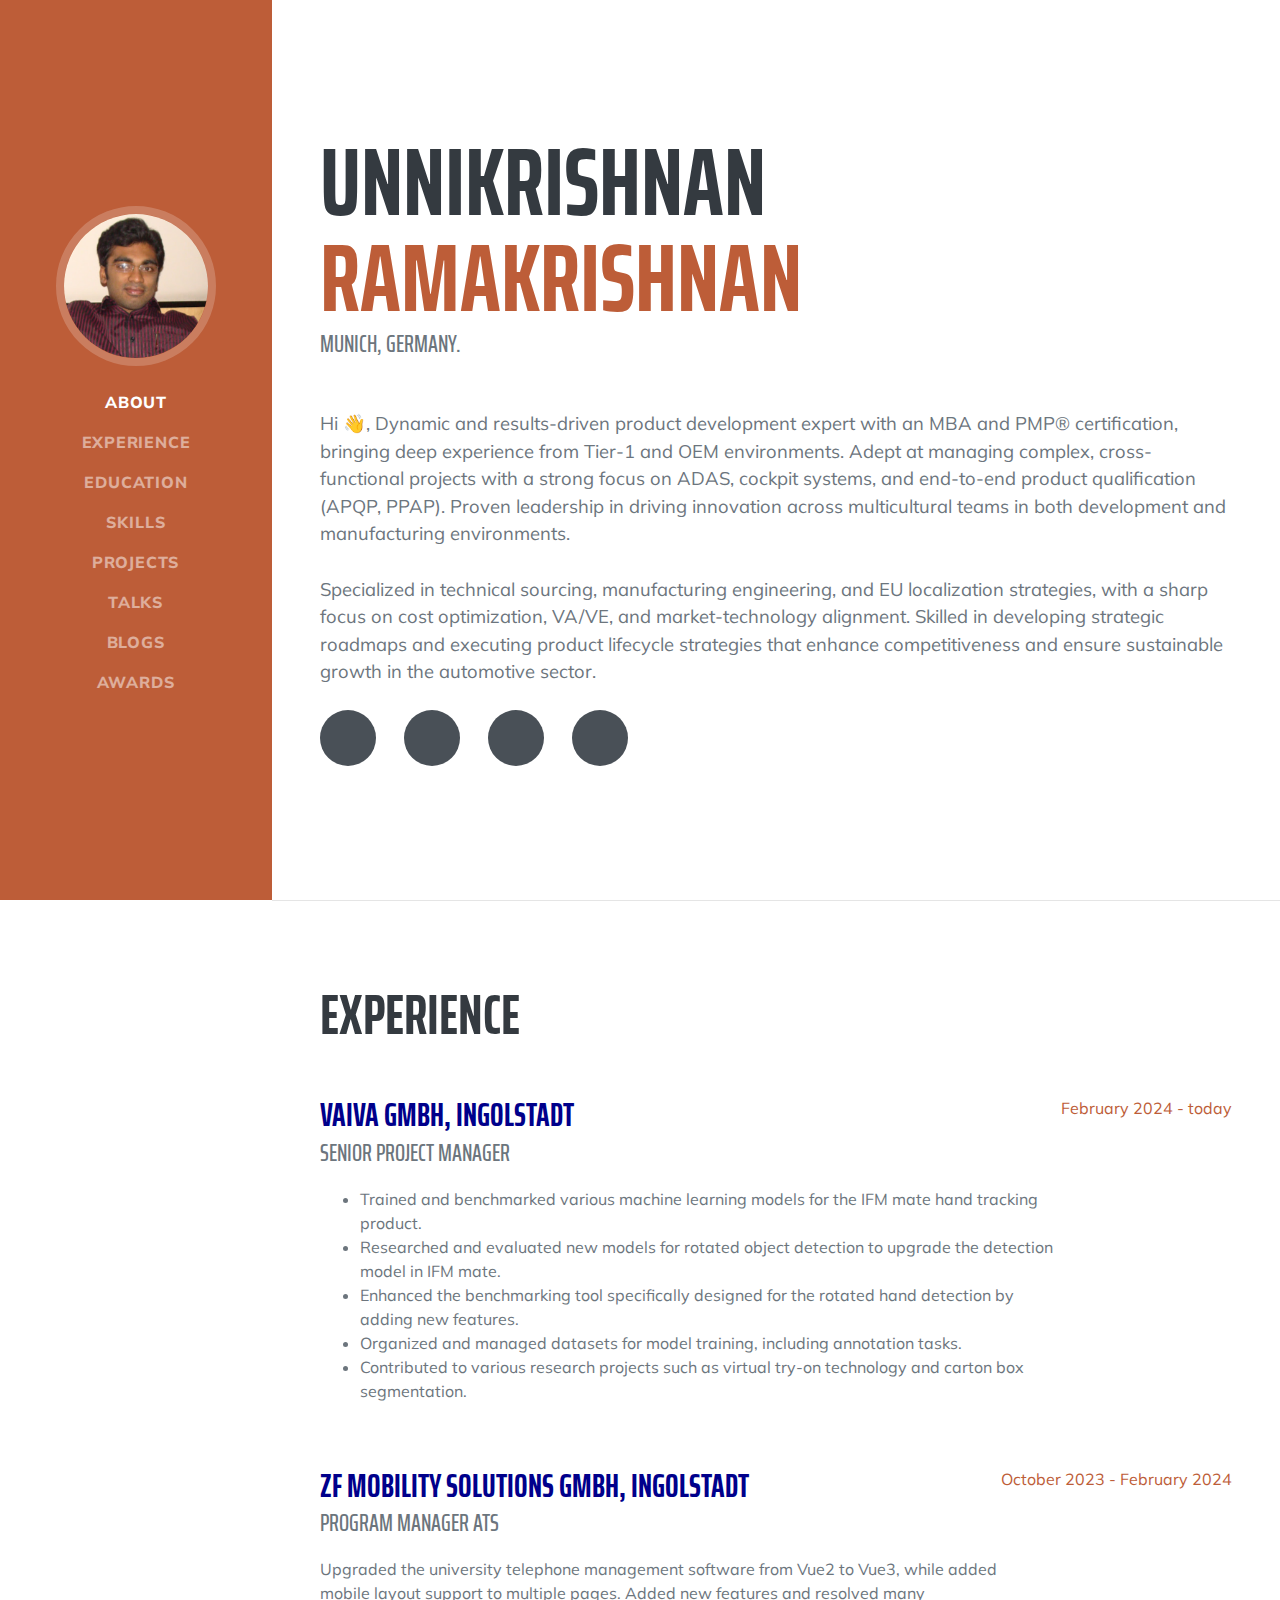
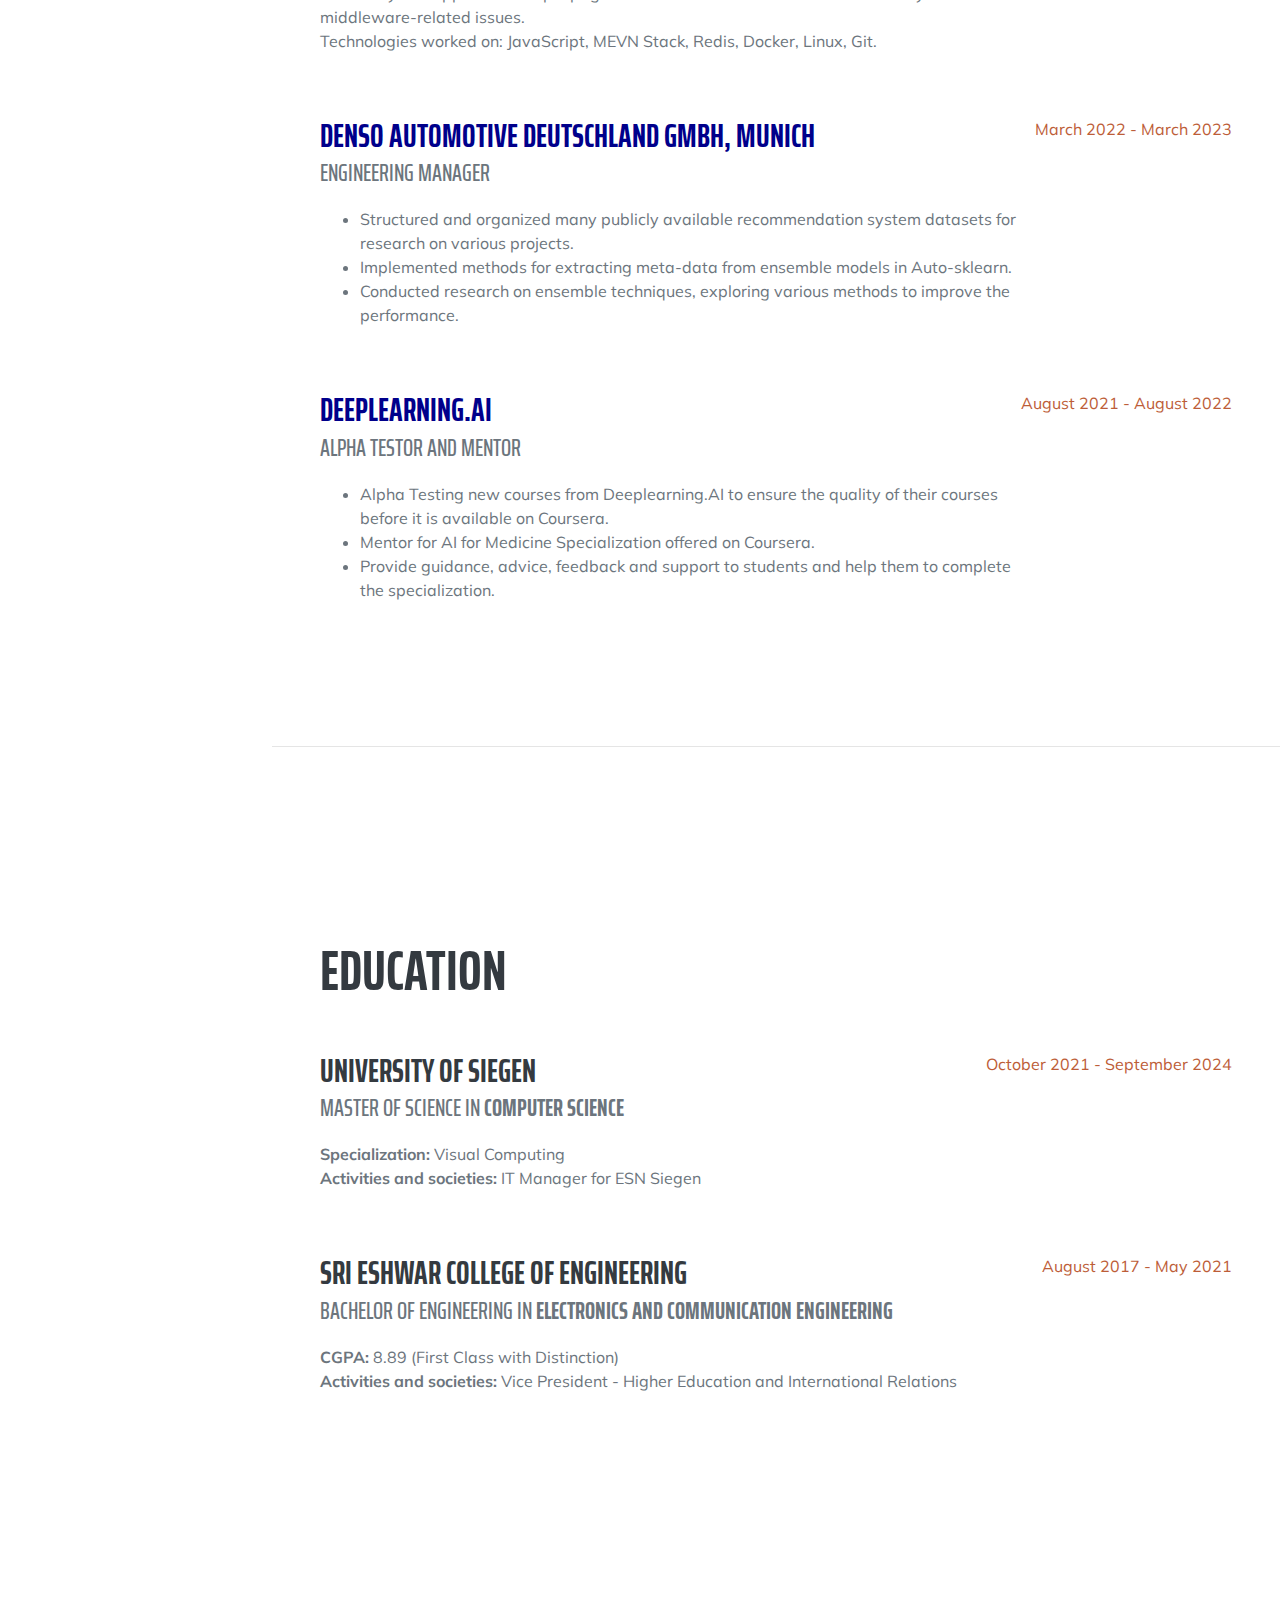
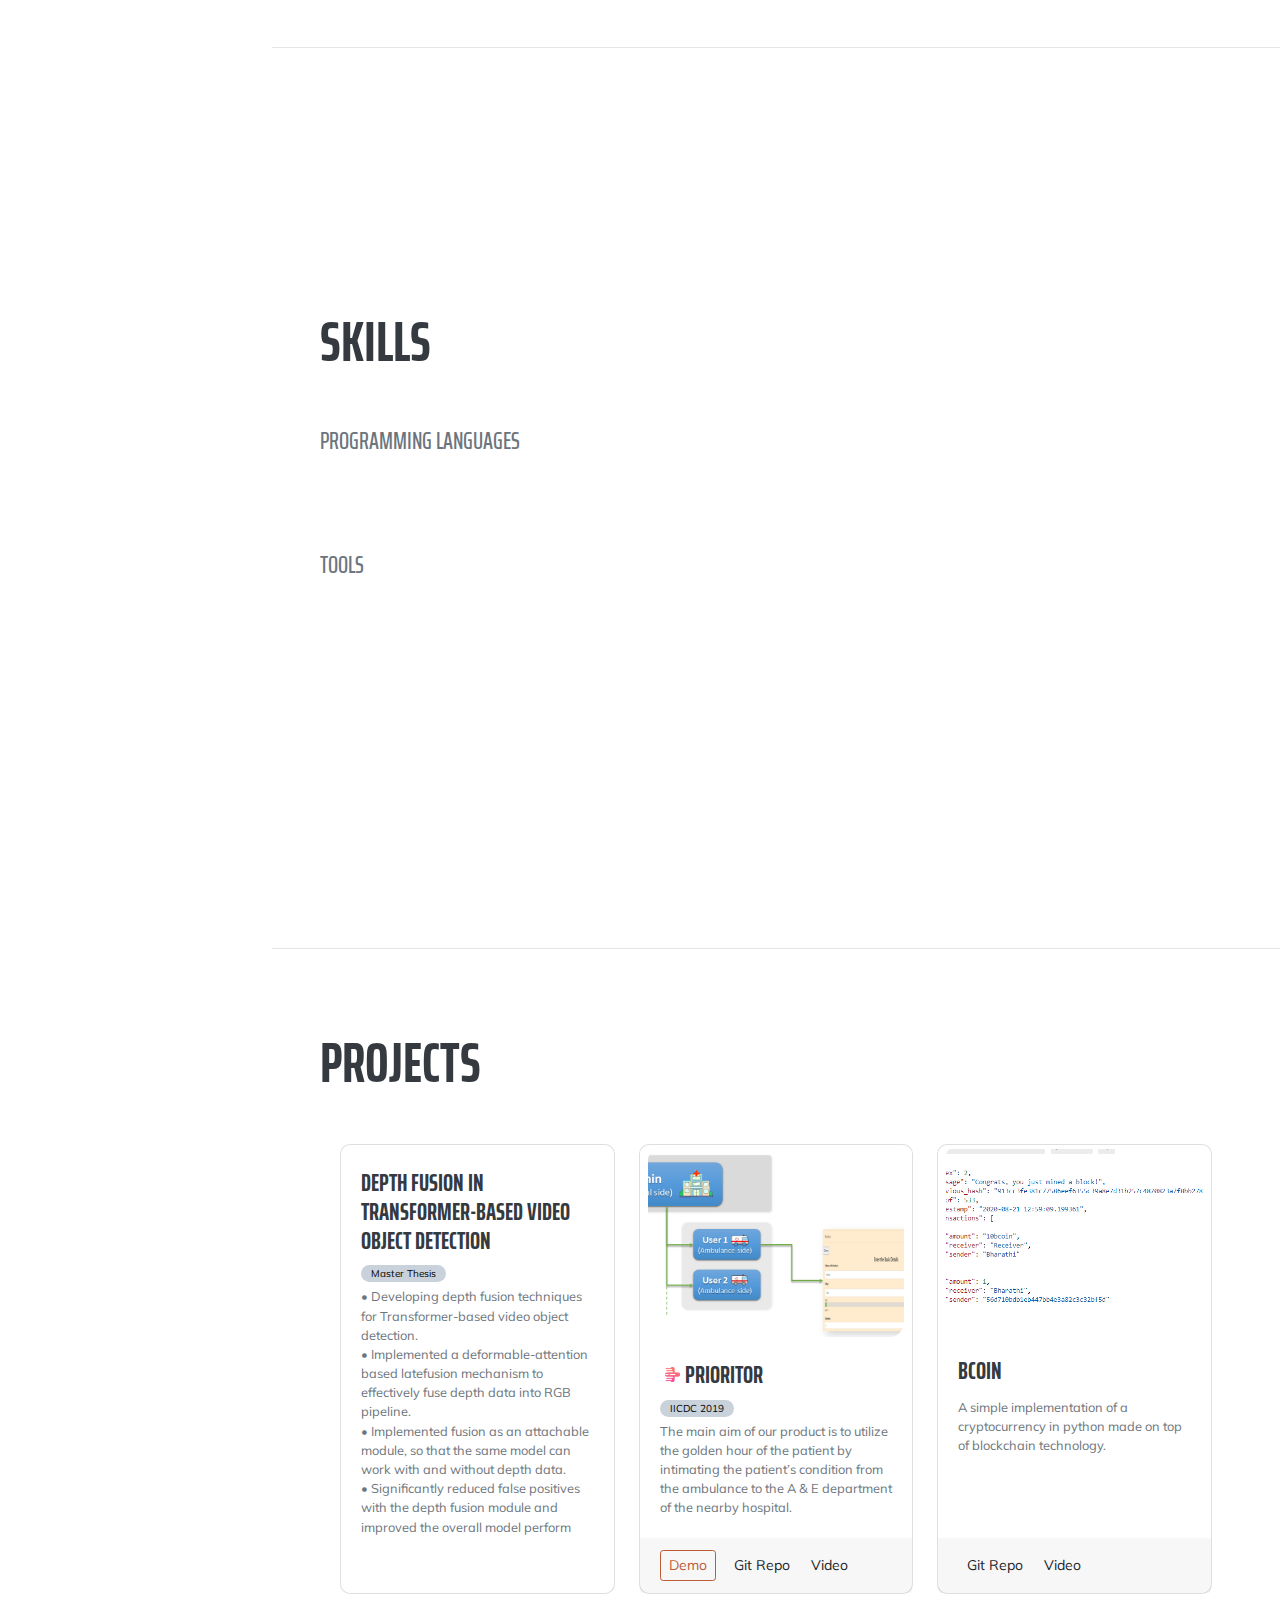
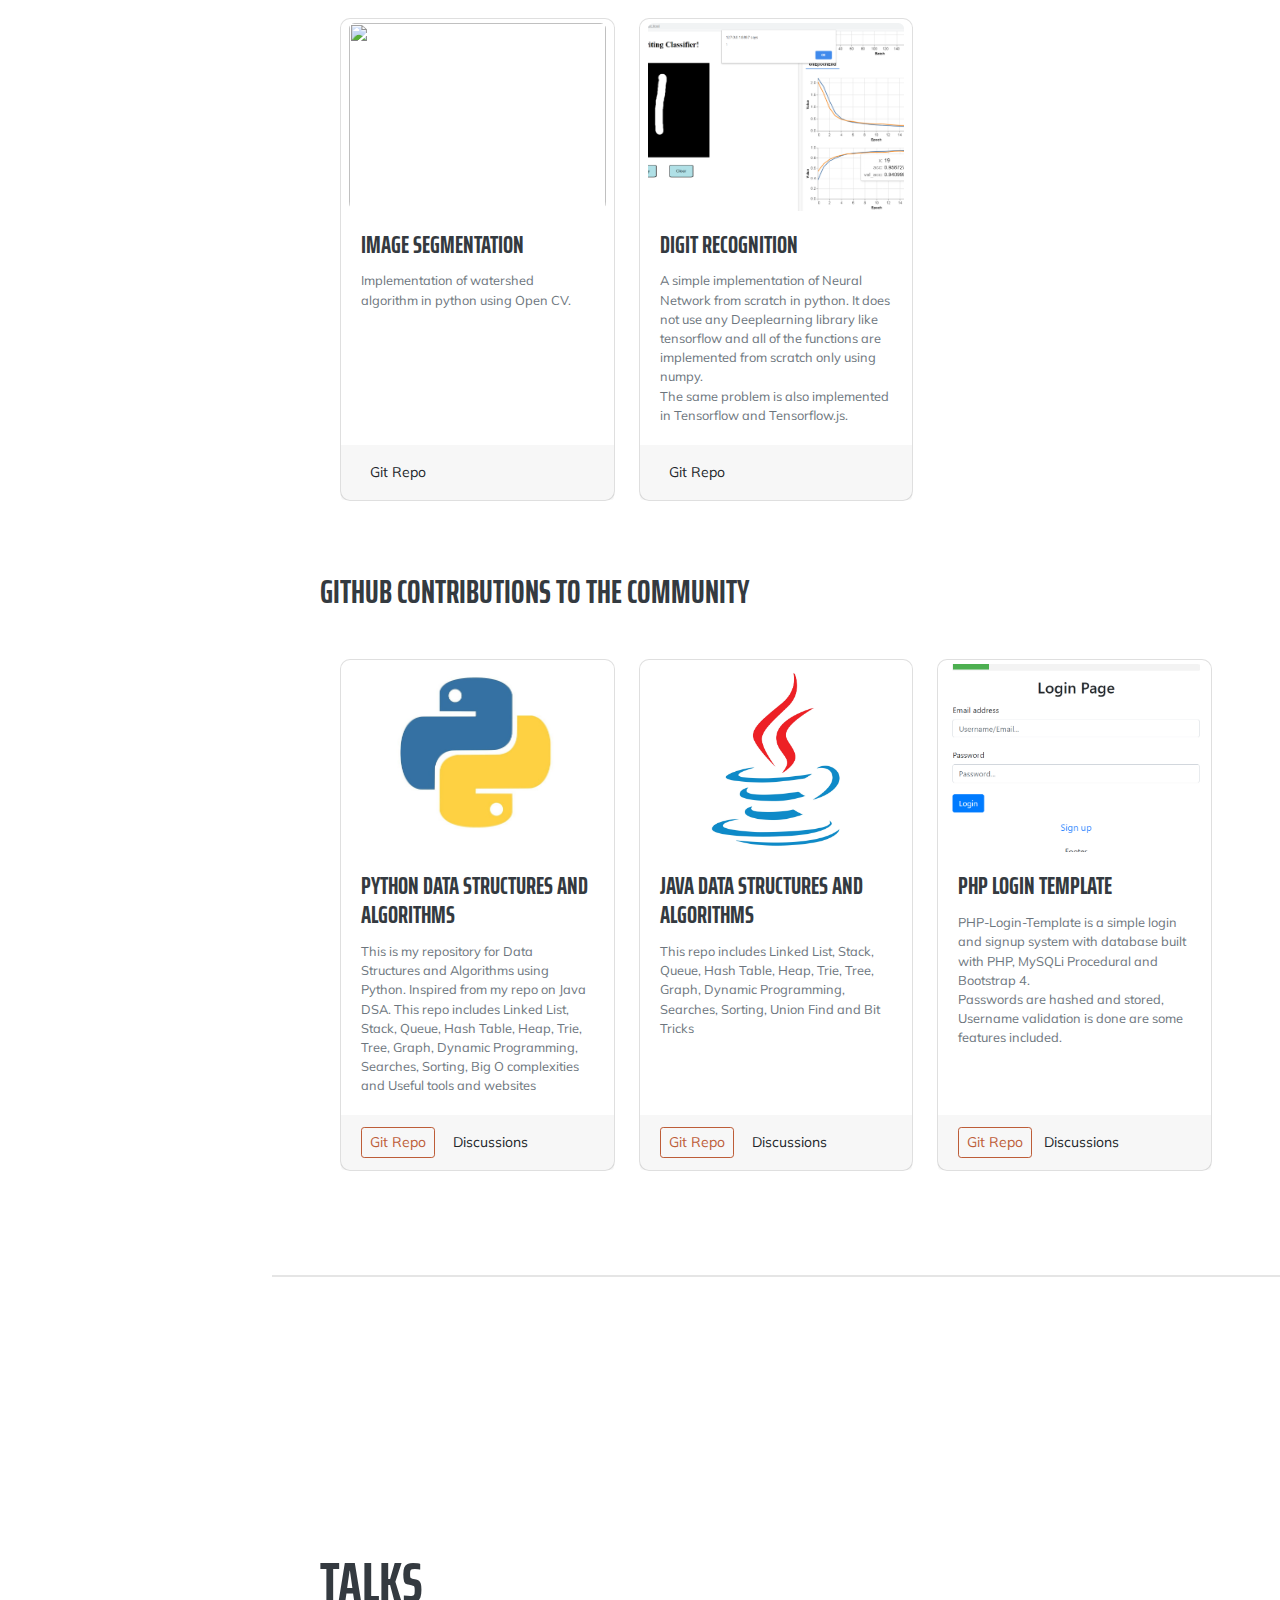
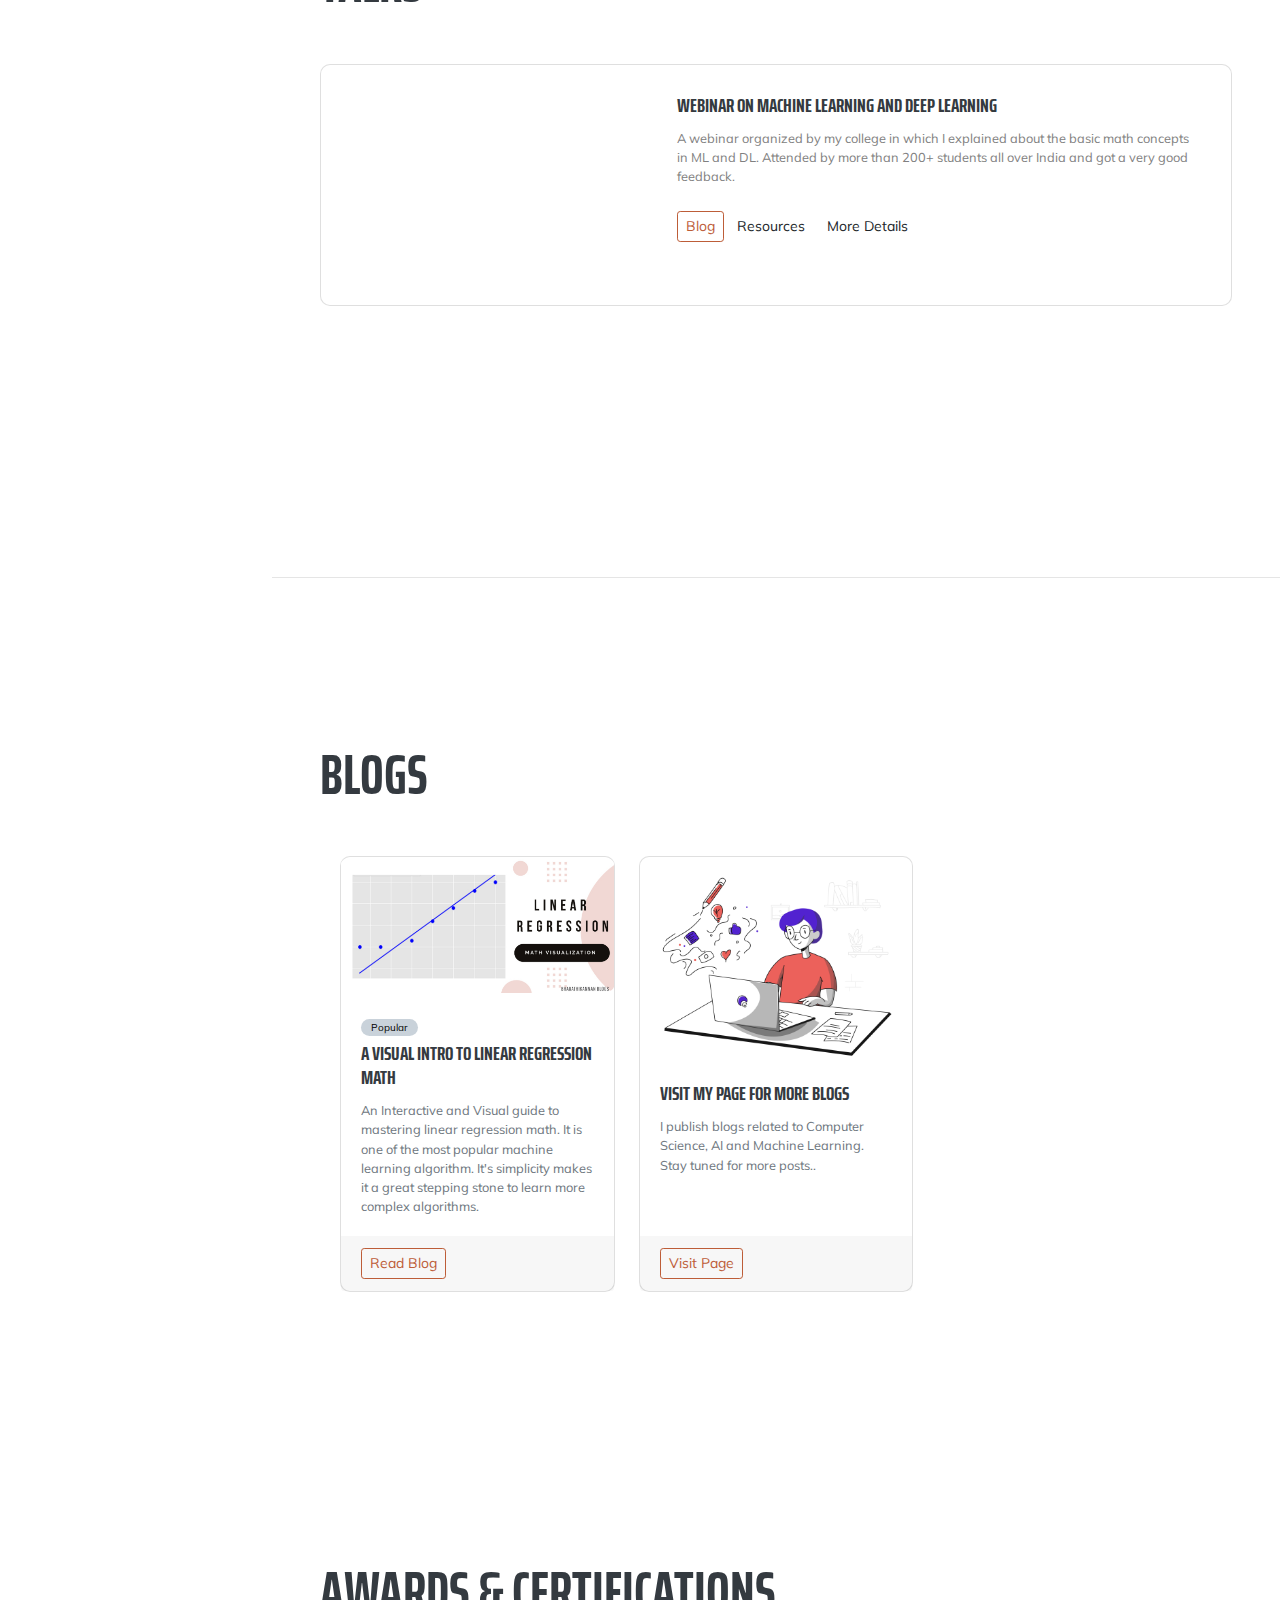
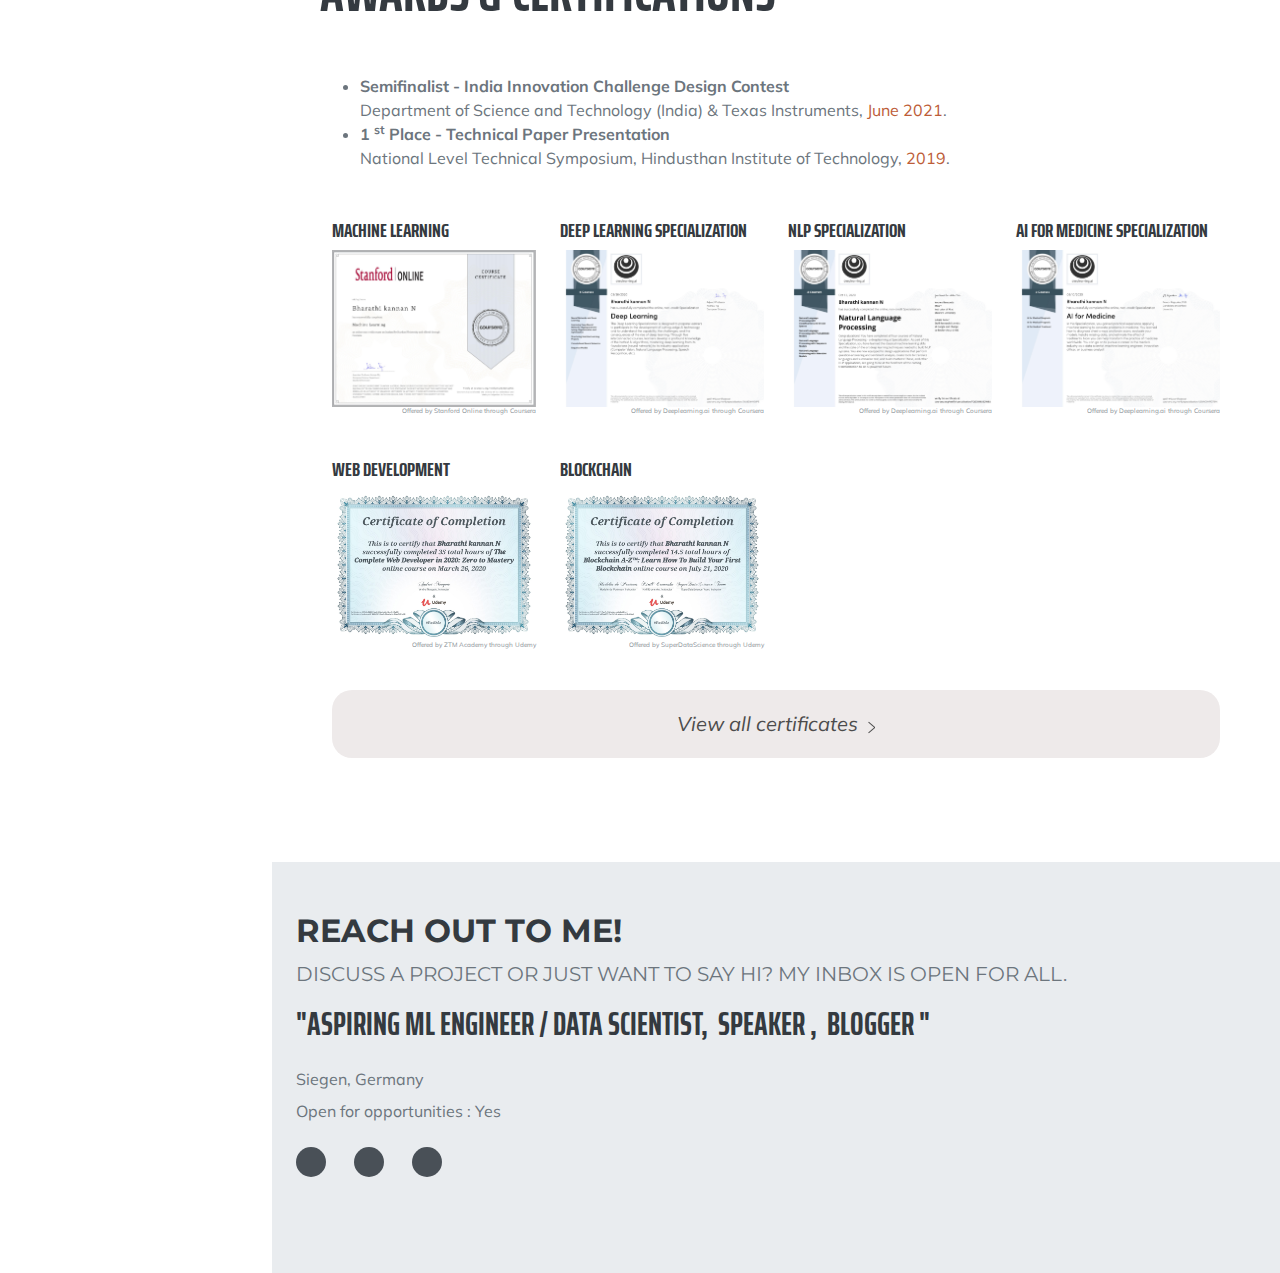
==== index.html @ dc56ecf5 "5" ====
<!DOCTYPE html>
<html lang="en">
    <head>
        <meta charset="utf-8" />
        <meta name="viewport" content="width=device-width, initial-scale=1, shrink-to-fit=no" />
        <meta name="description" content="" />
        <meta name="author" content="" />
        <title>Unnikrishnan Ramakrishnan | Portfolio</title>
        <link rel="icon" type="image/x-icon" href="assets/img/logo.png" />
        <meta property="og:title" content="Bharathi kannan | Portfolio" />
        <meta property="og:url" content="bharathikannann.github.io" />
        <meta property='og:image' content='assets/img/manontable.png' />
        <meta property="og:description" content="Hi all, I'm Bharathi Kannan" />
        <!-- Font Awesome icons (free version)-->
        <script src="https://use.fontawesome.com/releases/v5.15.1/js/all.js" crossorigin="anonymous"></script>
        <!-- Google fonts-->
        <link href="https://fonts.googleapis.com/css2?family=Montserrat:ital,wght@0,300;0,400;0,500;1,400&display=swap"
            rel="stylesheet">
        <link href="https://fonts.googleapis.com/css?family=Saira+Extra+Condensed:500,700" rel="stylesheet" type="text/css" />
        <link href="https://fonts.googleapis.com/css?family=Muli:400,400i,800,800i" rel="stylesheet" type="text/css" />
        <!-- Core theme CSS (includes Bootstrap)-->
        <link href="css/styles.css" rel="stylesheet" />
        <script src="https://code.iconify.design/1/1.0.7/iconify.min.js"></script>
        <script src="https://ajax.googleapis.com/ajax/libs/jquery/3.5.1/jquery.min.js"></script>

        <!-- Global site tag (gtag.js) - Google Analytics -->
        <script async src="https://www.googletagmanager.com/gtag/js?id=UA-186067054-2"></script>
        <script>
            window.dataLayer = window.dataLayer || [];
            function gtag() { dataLayer.push(arguments); }
            gtag('js', new Date());

            gtag('config', 'UA-186067054-2');
        </script>
        <style>
            .wave {
            animation-name: wave-animation;  /* Refers to the name of your @keyframes element below */
            animation-duration: 2.5s;        /* Change to speed up or slow down */
            animation-iteration-count: infinite;  /* Never stop waving :) */
            transform-origin: 70% 70%;       /* Pivot around the bottom-left palm */
            display: inline-block;
            }

            @keyframes wave-animation {
                0% { transform: rotate( 0.0deg) }
            10% { transform: rotate(14.0deg) }  /* The following five values can be played with to make the waving more or less extreme */
            20% { transform: rotate(-8.0deg) }
            30% { transform: rotate(14.0deg) }
            40% { transform: rotate(-4.0deg) }
            50% { transform: rotate(10.0deg) }
            60% { transform: rotate( 0.0deg) }  /* Reset for the last half to pause */
            100% { transform: rotate( 0.0deg) }
            }
        </style>

    </head>
    <body id="page-top">
        <!-- Navigation-->
        <nav class="navbar navbar-expand-lg navbar-dark bg-primary fixed-top" id="sideNav">
            <a class="navbar-brand js-scroll-trigger" href="#page-top">
                <span class="d-block d-lg-none">Unnikrishnan Ramakrishnan</span>
                <span class="d-none d-lg-block"><img class="img-fluid img-profile rounded-circle mx-auto mb-2" src="assets/img/cover_photo.png" alt="" /></span>
            </a>
            <button class="navbar-toggler" type="button" data-toggle="collapse" data-target="#navbarSupportedContent" aria-controls="navbarSupportedContent" aria-expanded="false" aria-label="Toggle navigation"><span class="navbar-toggler-icon"></span></button>
            <div class="collapse navbar-collapse" id="navbarSupportedContent">
                <ul class="navbar-nav">
                    <li class="nav-item"><a class="nav-link js-scroll-trigger" href="#about">About</a></li>
                    <li class="nav-item"><a class="nav-link js-scroll-trigger" href="#experience">Experience</a></li>
                    <li class="nav-item"><a class="nav-link js-scroll-trigger" href="#education">Education</a></li>
                    <li class="nav-item"><a class="nav-link js-scroll-trigger" href="#skills">Skills</a></li>
                    <li class="nav-item"><a class="nav-link js-scroll-trigger" href="#projects">Projects</a></li>
                    <li class="nav-item"><a class="nav-link js-scroll-trigger" href="#talks">Talks</a></li>
                    <li class="nav-item"><a class="nav-link js-scroll-trigger" href="#blogs">Blogs</a></li>
                    <!-- <li class="nav-item"><a class="nav-link js-scroll-trigger" href="#interests">Interests</a></li> -->
                    <li class="nav-item"><a class="nav-link js-scroll-trigger" href="#awards">Awards</a></li>
                </ul>
            </div>
        </nav>
        <!-- Page Content-->
        <div class="container-fluid p-0">
            <!-- About-->
            <section class="resume-section" id="about">
                <div class="resume-section-content">
                    <h1 class="mb-0">
                        Unnikrishnan
                        <span class="text-primary">Ramakrishnan</span>
                    </h1>
                    <div class="subheading mb-5">
                        Munich, Germany.                        
                    </div>
                    <p class="lead mb-4">Hi <span class="wave">👋</span>, Dynamic and results-driven product development expert with an MBA and PMP® certification, bringing deep experience from Tier-1 and OEM environments. Adept at managing complex, cross-functional projects with a strong focus on ADAS, cockpit systems, and end-to-end product qualification (APQP, PPAP). Proven leadership in driving innovation across multicultural teams in both development and manufacturing environments.
                        <br> <br>
                        
                        Specialized in technical sourcing, manufacturing engineering, and EU localization strategies, with a sharp focus on cost optimization, VA/VE, and market-technology alignment. Skilled in developing strategic roadmaps and executing product lifecycle strategies that enhance competitiveness and ensure sustainable growth in the automotive sector.</p>
                    
                    
                    </p>
<!--                     <div class="mb-4">
                        <a href="" target="_blank" class="btn btn-primary">Download CV</a>
                    </div> -->
                    <div class="social-icons">
                        <a class="social-icon" href="https://www.linkedin.com/in/unnikrishnan-ramakrishnan/" target="_blank"><i class="fab fa-linkedin-in"></i></a>
                        <a class="social-icon" href="https://github.com/uramakrishnan86" target="_blank"><i class="fab fa-github"></i></a>
                        <a class="social-icon" href="https://twitter.com/bkn1311?s=08" target="_blank"><i class="fab fa-twitter"></i></a>
                        <a class="social-icon" href="https://uramakrishnan86.github.io/blogs/" target="_blank"><span class="iconify" data-icon="dashicons:welcome-write-blog" data-inline="false"></span></a>
                        <!-- <a class="social-icon" href="#"><i class="fab fa-facebook-f" target="_blank"></i></a> -->
                    </div>
                </div>
            </section>
            <hr class="m-0" />
            <!-- Experience-->
            <section class="resume-section" id="experience">
                <div class="resume-section-content">
                    <h2 class="mb-5">Experience</h2>
                    <div class="d-flex flex-column flex-md-row justify-content-between mb-5">
                        <div class="flex-grow-1">
                            <h3 class="mb-0"><a href="https://www.coursera.org/deeplearning-ai" target="_blank">VAIVA GmbH, Ingolstadt</a></h3>
                            <div class="subheading mb-3">Senior Project Manager</div>
                            <p> 
                                <ul>
                                    <li>Trained and benchmarked various machine learning models for the IFM mate hand tracking product.</li>
                                    <li>Researched and evaluated new models for rotated object detection to upgrade the detection model in IFM mate.</li>
                                    <li>Enhanced the benchmarking tool specifically designed for the rotated hand detection by adding new features.</li>
                                    <li>Organized and managed datasets for model training, including annotation tasks.</li>
                                    <li>Contributed to various research projects such as virtual try-on technology and carton box segmentation.</li>
                                </ul>
</p>
                        </div>
                        <div class="flex-shrink-0"><span class="text-primary">February 2024 - today</span></div>
                    </div>
                    <div class="d-flex flex-column flex-md-row justify-content-between mb-5">
                        <div class="flex-grow-1">
                            <h3 class="mb-0"><a href="https://www.coursera.org/deeplearning-ai" target="_blank">ZF Mobility Solutions GmbH, Ingolstadt</a></h3>
                            <div class="subheading mb-3">Program Manager ATS</div>
                            <p> Upgraded the university telephone management software from Vue2 to Vue3, while added mobile layout support to
                                multiple pages. Added new features and resolved many middleware-related issues.
                                <br>
                                Technologies worked on: JavaScript, MEVN Stack, Redis, Docker, Linux, Git.
                                </p> 
                        </div>
                        <div class="flex-shrink-0"><span class="text-primary">October 2023 - February 2024</span></div>
                    </div>
                    <div class="d-flex flex-column flex-md-row justify-content-between mb-5">
                        <div class="flex-grow-1">
                            <h3 class="mb-0"><a href="https://www.coursera.org/deeplearning-ai" target="_blank">DENSO Automotive Deutschland GmbH, Munich</a></h3>
                            <div class="subheading mb-3">Engineering Manager</div>
                            <p> 
                                <ul>
                                    <li>Structured and organized many publicly available recommendation system datasets for research on various projects.</li>
                                    <li>Implemented methods for extracting meta-data from ensemble models in Auto-sklearn.</li>
                                    <li>Conducted research on ensemble techniques, exploring various methods to improve the performance.</li>
                                </ul>

                            </p>
                        </div>
                        <div class="flex-shrink-0"><span class="text-primary">March 2022 - March 2023</span></div>
                    </div>
                    <div class="d-flex flex-column flex-md-row justify-content-between mb-5">
                        <div class="flex-grow-1">
                            <h3 class="mb-0"><a href="https://www.coursera.org/deeplearning-ai" target="_blank">Deeplearning.AI</a></h3>
                            <div class="subheading mb-3">Alpha Testor and Mentor</div>
                            <ul>
                                <li>Alpha Testing new courses from Deeplearning.AI to ensure the quality of their courses before it is available on Coursera.</li>
                                <li>Mentor for AI for Medicine Specialization offered on Coursera.</li>
                                <li>Provide guidance, advice, feedback and support to students and help them to complete the specialization.</li>
                            </ul>
                        </div>
                        <div class="flex-shrink-0"><span class="text-primary">August 2021 - August 2022</span></div>
                    </div>
                </div>
            </section>
            <hr class="m-0" />
            <!-- Education-->
            <section class="resume-section" id="education">
                <div class="resume-section-content">
                    <h2 class="mb-5">Education</h2>
                    <div class="d-flex flex-column flex-md-row justify-content-between mb-5">
                        <div class="flex-grow-1">
                            <h3 class="mb-0">University of Siegen</h3>
                            <div class="subheading mb-3">Master of Science in <b>Computer Science</b></div>
                            <div>
                                <p><b>Specialization: </b>Visual Computing<br>
                                    <b>Activities and societies: </b>IT Manager for ESN Siegen</p>
                            </div>
                            <!-- <p>CGPA: <b>8.89</b> (First Class with Distinction)</p> -->
                        </div>
                        <div class="flex-shrink-0"><span class="text-primary">October 2021 - September 2024</span></div>
                    </div>
                    <div class="d-flex flex-column flex-md-row justify-content-between mb-5">
                        <div class="flex-grow-1">
                            <h3 class="mb-0">Sri Eshwar College of Engineering</h3>
                            <div class="subheading mb-3">Bachelor of Engineering in <b>Electronics and Communication Engineering</b></div>
                            <div>
                                <p><b>CGPA:</b> 8.89 (First Class with Distinction)<br>
                                    <b>Activities and societies:</b> Vice President - Higher Education and International Relations</p>
                            </div>
                            
                        </div>
                        <div class="flex-shrink-0"><span class="text-primary">August 2017 - May 2021</span></div>
                    </div>
                </div>
            </section>
            <hr class="m-0" />
            <!-- Skills-->
            <section class="resume-section" id="skills">
                <div class="resume-section-content">
                    <h2 class="mb-5">Skills</h2>
                    <div class="subheading mb-3">Programming Languages</div>
                    <ul class="list-inline dev-icons">
                        <li class="list-inline-item"><i class="fab fa-python"></i></li>
                        <li class="list-inline-item "><span class="iconify mb-4 mt-2 pt-1" data-icon="simple-icons:cplusplus" data-inline="false"></span></li>
                        <li class="list-inline-item"><i class="fab fa-java"></i></li>
                        <li class="list-inline-item"><i class="fab fa-html5"></i></li>
                        <li class="list-inline-item"><i class="fab fa-css3-alt"></i></li>
                        <li class="list-inline-item"><i class="fab fa-js-square"></i></li>
                        <li class="list-inline-item"><i class="fab fa-php"></i></li>
                        <li class="list-inline-item "><span class="iconify mb-4 mt-2 pt-1" data-icon="ph:file-sql" data-inline="false"></span></li>
                    <div class="subheading mb-3">Tools</div>
                        <!-- <li class="list-inline-item"><i><img src="assets/img/c.png"></i></li> -->
                        <li class="list-inline-item "><span class="iconify mb-4 mt-2 pt-1" data-icon="cib:pytorch" data-inline="false"></span></li>
                        <li class="list-inline-item "><span class="iconify mb-4 mt-2 pt-1" data-icon="simple-icons:tensorflow" data-inline="false"></span></li>
                        <li class="list-inline-item "><span class="iconify mb-4 mt-2 pt-1" data-icon="file-icons:numpy" data-inline="false"></span></li>
                        <li class="list-inline-item "><span class="iconify mb-4 mt-2 pt-1" data-icon="simple-icons:pandas" data-inline="false"></span></li>
                        <li class="list-inline-item "><span class="iconify mb-4 mt-2 pt-1" data-icon="file-icons:matlab" data-inline="false"></span></li>
                        <li class="list-inline-item "><span class="iconify mb-4 mt-2 pt-1" data-icon="simple-icons:scikitlearn" data-inline="false"></span></li>
                        <li class="list-inline-item "><span class="iconify mb-4 mt-2 pt-1" data-icon="simple-icons:opencv" data-inline="false"></span></li>
                        <li class="list-inline-item "><span class="iconify mb-4 mt-2 pt-1" data-icon="teenyicons:vue-solid" data-inline="false"></span></li>
                        <li class="list-inline-item "><span class="iconify mb-4 mt-2 pt-1" data-icon="bxl:react" data-inline="false"></span></li>
                        <li class="list-inline-item"><i class="fab fa-github"></i></li>
                        <li class="list-inline-item"><i class="fab fa-bootstrap"></i></li>
                    </ul>
            </section>
            <hr class="m-0" />


            <!-- Projects-->
            <section class="resume-section" id="projects">
                <div class="resume-section-content">
                    <h2 class="mb-5">Projects</h2>
                    <div id="projectid">


                        <div class="row row-cols-1 row-cols-md-3 g-4 ml-2 mr-2">
                            <div class="col-12 col-sm-6 col-md-4 col-lg-4 mb-4">
                                <div class="card h-100 shadowhover hover-pointer">
                                <!-- <img src="assets/img/ambulance-side.png" class="card-img-top card-img-top-fit pl-2 pr-2 pt-1" alt="DepthFusion" style="border-radius:8%;"> -->
                                <div class="card-body"> 
                                    <h4 class="card-title mt-1 mb-1">Depth Fusion in Transformer-based Video Object Detection </h4>
                                     <span style="color: rgb(0, 0, 0); background-color: rgb(201, 210, 218); border-radius: 10px; padding: 2px 10px 2px 10px; font-size: 10px;">Master Thesis</span> 
                                    <p class="card-text mt-1">• Developing depth fusion techniques for Transformer-based video object detection. <br>
                                        • Implemented a deformable-attention based latefusion mechanism to effectively fuse depth data into RGB pipeline. <br>
                                        • Implemented fusion as an attachable module, so that the same model can work with and without depth data. <br>
                                        • Significantly reduced false positives with the depth fusion module and improved the overall model perform </p>
                                </div>
                                <!-- <div class="card-footer border-top-0">
                                    <small class="text-muted">
                                        <a href="https://prioritordemo.herokuapp.com/" target="_blank" class="btn btn-outline-primary btn-sm">Demo</a>&nbsp;&nbsp;
                                                <a href="https://github.com/bharathikannann/prioritor" target="_blank" class="btn btn-sm">Git Repo</a>
                                                <a href="https://youtu.be/MLfC4G1-AOU" target="_blank" class="btn btn-sm">Video</a>
                                    </small>
                                </div> -->
                                </div>
                            </div>
                            <div class="col-12 col-sm-6 col-md-4 col-lg-4 mb-4">
                                <div class="card h-100 shadowhover hover-pointer">
                                <img src="assets/img/ambulance-side.png" class="card-img-top card-img-top-fit pl-2 pr-2 pt-1" alt="prioritor" style="border-radius:8%;">
                                <div class="card-body"> 
                                    <h4 class="card-title mt-1 mb-1"><img src="assets/img/prioritor-logo.png" width="25px" height="20px" style="padding: 0px 5px 5px 5px;">Prioritor </h4>
                                     <span style="color: rgb(0, 0, 0); background-color: rgb(201, 210, 218); border-radius: 10px; padding: 2px 10px 2px 10px; font-size: 10px;">IICDC 2019</span> 
                                    <p class="card-text mt-1">The main aim of our product is to utilize the golden hour of the patient by intimating the patient’s condition from the
                                                    ambulance to the A & E department of the nearby hospital. </p>
                                </div>
                                <div class="card-footer border-top-0">
                                    <small class="text-muted">
                                        <a href="https://prioritordemo.herokuapp.com/" target="_blank" class="btn btn-outline-primary btn-sm">Demo</a>&nbsp;&nbsp;
                                                <a href="https://github.com/bharathikannann/prioritor" target="_blank" class="btn btn-sm">Git Repo</a>
                                                <a href="https://youtu.be/MLfC4G1-AOU" target="_blank" class="btn btn-sm">Video</a>
                                    </small>
                                </div>
                                </div>
                            </div>
                            <div class="col-12 col-sm-6 col-md-4 col-lg-4 mb-4">
                                <div class="card h-100 shadowhover hover-pointer">
                                <img src="assets/img/MiningBlock.png" class="card-img-top card-img-top-fit pl-2 pr-2 pt-1" alt="" style="border-radius: 5%;">
                                <div class="card-body">
                                    <h4 class="card-title">Bcoin</h4>
                                    <p class="card-text">A simple implementation of a cryptocurrency in python made on top of blockchain technology. </p>
                                </div>
                                <div class="card-footer border-top-0">
                                    <small class="text-muted">
                                        <a href="https://github.com/bharathikannann/bcoin" target="_blank" class="btn btn-sm">Git Repo</a>
                                        <a href="https://github.com/bharathikannann/bcoin/blob/master/Demo/Demo.mp4" target="_blank" class="btn btn-sm">Video</a>
                                    </small>
                                </div>
                                </div>
                            </div>

                            <div class="col-12 col-sm-6 col-md-4 col-lg-4 mb-4">
                                <div class="card h-100 shadowhover hover-pointer">
                                <img src="https://github.com/bharathikannann/Image-Segmentation-OpenCV/raw/main/Images/demo.gif" class="card-img-top card-img-top-fit pl-2 pr-2 pt-1" alt="" style="border-radius: 5%;">
                                <div class="card-body">
                                    <h4 class="card-title">Image Segmentation</h4>
                                    <p class="card-text">
                                        Implementation of watershed algorithm in python using Open CV. 
                                    </p>
                                </div>
                                <div class="card-footer border-top-0">
                                    <small class="text-muted">
                                        <a href="https://github.com/bharathikannann/Image-Segmentation-OpenCV" target="_blank" class="btn btn-sm">Git Repo</a>
                                    </small>
                                </div>
                                </div>
                            </div>

                            <div class="col-12 col-sm-6 col-md-4 col-lg-4 mb-4">
                                <div class="card h-100 shadowhover hover-pointer">
                                <img src="assets/img/predict1.png" class="card-img-top card-img-top-fit pl-2 pr-2 pt-1" alt="" style="border-radius: 5%;">
                                <div class="card-body">
                                    <h4 class="card-title">Digit Recognition</h4>
                                    <p class="card-text">
                                        A simple implementation of Neural Network from scratch in python. It does not use any Deeplearning library like
                                        tensorflow and all of the functions are implemented from scratch only using numpy.<br> The same problem is also implemented in Tensorflow and Tensorflow.js.
                                    </p>
                                </div>
                                <div class="card-footer border-top-0">
                                    <small class="text-muted">
                                        <a href="https://github.com/bharathikannann/digit-recognition" target="_blank" class="btn btn-sm">Git Repo</a>
                                    </small>
                                </div>
                                </div>
                            </div>
                        </div>


                        <br><br>
                        <h3 class="mb-5">Github Contributions to the community</h3>

                        <div class="row row-cols-1 row-cols-md-3 g-4 ml-2 mr-2">
                            <div class="col-12 col-sm-6 col-md-4 col-lg-4 mb-4">
                                <div class="card h-100 shadowhover hover-pointer">
                                <img src="assets/img/python.jpg" class="card-img-top card-img-top-fit pl-2 pr-2 pt-1" alt="Bcoim mining" style="border-radius: 5%;">
                                <div class="card-body">
                                    <h4 class="card-title">Python Data Structures and Algorithms</h4>
                                    <p class="card-text">
                                        This is my repository for Data Structures and Algorithms using Python. Inspired from my repo on Java DSA.
                                            This repo includes
                                                Linked List,
                                                Stack,
                                                Queue,
                                                Hash Table,
                                                Heap,
                                                Trie,
                                                Tree,
                                                Graph,
                                                Dynamic Programming,
                                                Searches,
                                                Sorting,
                                                Big O complexities
                                                and 
                                                Useful tools and websites
                                    </p>
                                </div>
                                <div class="card-footer border-top-0">
                                    <small class="text-muted">
                                        <a href="https://github.com/bharathikannann/Python-Data-Structures-and-Algorithms/" target="_blank" class="btn btn-outline-primary btn-sm">Git Repo</a>&nbsp;&nbsp;
                                        <a href="https://github.com/bharathikannann/Python-Data-Structures-and-Algorithms/discussions" target="_blank" class="btn btn-sm">Discussions</a>
                                    </small>
                                </div>
                                </div>
                            </div>
                            <div class="col-12 col-sm-6 col-md-4 col-lg-4 mb-4">
                                <div class="card h-100 shadowhover hover-pointer">
                                <img src="assets/img/java.jpg" class="card-img-top card-img-top-fit pl-2 pr-2 pt-1" alt="Bcoim mining" style="border-radius: 5%;">
                                <div class="card-body">
                                    <h4 class="card-title">Java Data Structures and Algorithms</h4>
                                    <p class="card-text">
                                        This repo includes
                                                Linked List,
                                                Stack,
                                                Queue,
                                                Hash Table,
                                                Heap,
                                                Trie,
                                                Tree,
                                                Graph,
                                                Dynamic Programming,
                                                Searches,
                                                Sorting,
                                                Union Find
                                                and Bit Tricks
                                    </p>
                                </div>
                                <div class="card-footer border-top-0">
                                    <small class="text-muted">
                                        <a href="https://github.com/bharathikannann/Java-Data-Structures-and-Algorithms/" target="_blank" class="btn btn-outline-primary btn-sm">Git Repo</a>&nbsp;&nbsp;
                                        <a href="https://github.com/bharathikannann/Java-Data-Structures-and-Algorithms/discussions" target="_blank" class="btn btn-sm">Discussions</a>
                                    </small>
                                </div>
                                </div>
                            </div>
                            <div class="col-12 col-sm-6 col-md-4 col-lg-4 mb-4">
                                <div class="card h-100 shadowhover hover-pointer">
                                <img src="assets/img/PHP-login-template.png" class="card-img-top card-img-top-fit pl-2 pr-2 pt-1" alt="Bcoim mining" style="border-radius: 5%;">
                                <div class="card-body">
                                    <h4 class="card-title">PHP Login Template</h4>
                                    <p class="card-text">
                                        PHP-Login-Template is a simple login and signup system with database built with PHP, MySQLi Procedural and Bootstrap 4.<br>Passwords are hashed and stored, Username validation is done are some features included.
                                    </p>
                                </div>
                                <div class="card-footer border-top-0">
                                    <small class="text-muted">
                                        <a href="https://github.com/bharathikannann/PHP-Login-Template" target="_blank" class="btn btn-sm btn-outline-primary">Git Repo</a>
                                        <a href="https://github.com/bharathikannann/PHP-Login-Template/discussions" target="_blank" class="btn btn-sm">Discussions</a>
                                    </small>
                                </div>
                                </div>
                            </div>

                        </div>


                    </div>
                </div>
            </section>
            <hr class="m-0" />

            <!-- Courses and Certifications-->
            
            <hr class="m-0" />

            <!-- Talks -->
            <section class="resume-section" id="talks">
                <div class="resume-section-content">
                    <h2 class="mb-5">Talks</h2>

                    <a href="https://www.youtube.com/watch?v=9wVjTK6Fv1k" target="_blank" style="text-decoration:none; color: grey;">
                    <div class="card shadowhover hover-pointer">
                        <div class="card-body">
                            <div class="container">
                                <div class="row">
                                    <div class="col-12 col-sm col-md-auto col-lg-auto">
                                            <div class="embed-responsive embed-responsive-16by9 iframe-youtube img-fluid">
                                                <iframe class="embed-responsive-item" src="https://www.youtube.com/embed/9wVjTK6Fv1k" frameborder="0"
                                                    allow="accelerometer; autoplay; clipboard-write; encrypted-media; gyroscope; picture-in-picture"
                                                    allowfullscreen></iframe>
                                            </div>
                                    </div>
                                    <div class="col-12 col-sm mt-2">
                                        <h5 class="card-title">Webinar on Machine Learning and Deep Learning</h5>
                                        <p class="card-text mb-4 card-text-font-size">A webinar organized by my college in which I explained about the basic math concepts in ML and DL. Attended by more than 200+ students all over India
                                        and got a very good feedback.</p>
                                        <a href="https://github.com/bharathikannann/talks/tree/master/2020-07-18_Machine_learning_and_Deep_learning_Webinar/README.md" target="_blank" class="btn  btn-outline-primary btn-sm">Blog</a>
                                        <a href="https://github.com/bharathikannann/talks/tree/master/2020-07-18_Machine_learning_and_Deep_learning_Webinar" target="_blank"
                                            class="btn btn-sm">Resources</a>
                                        <a href="https://github.com/bharathikannann/talks/tree/master/2020-07-18_Machine_learning_and_Deep_learning_Webinar/intro.md" target="_blank"
                                            class="btn btn-sm">More Details</a>

                                </div>
                                </div>
                            </div>
                        </div>
                    </div></a>
                    
                </div>
            </section>
            <hr class="m-0" />

            <!-- Blogs-->
            <section class="resume-section" id="blogs">
                <div class="resume-section-content">
                    <h2 class="mb-5">Blogs</h2>
                    <div id="blogs">
                        <div class="row row-cols-1 row-cols-md-3 g-4 ml-2 mr-2">
                            <div class="col-12 col-sm-6 col-md-4 col-lg-4 mb-4">
                                <div class="card h-100 shadowhover hover-pointer">
                                <img src="assets/img/blogs/linear-regression-blog.jpg" class="card-img-top" alt="linear-regression" style="border-radius: 5%;">
                                <div class="card-body">
                                    <span style="color: rgb(0, 0, 0); background-color: rgb(201, 210, 218); border-radius: 10px; padding: 2px 10px 2px 10px; font-size: 10px;">Popular</span>
                                    <h5 class="card-title mt-1">A Visual Intro to Linear Regression Math</h5>
                                    <p class="card-text">An Interactive and Visual guide to mastering linear regression math. It is one of the most popular machine learning
                                            algorithm. It's simplicity makes it a great stepping stone to learn more complex algorithms.</p>
                                </div>
                                <div class="card-footer border-top-0">
                                    <small class="text-muted">
                                        <a href="https://bharathikannann.github.io/blogs/a-visual-intro-to-linear-regression-math/" target="_blank"
                                                class="btn btn-outline-primary btn-sm">Read Blog</a>
                                    </small>
                                </div>
                                </div>
                            </div>
                            <div class="col-12 col-sm-6 col-md-4 col-lg-4 mb-4">
                                <div class="card h-100 shadowhover hover-pointer">
                                <img src="assets/img/blogging.png" class="card-img-top" alt="...">
                                <div class="card-body">
                                    <h5 class="card-title">Visit my page for more blogs</h5>
                                    <p class="card-text">I publish blogs related to Computer Science, AI and Machine Learning. Stay tuned for more posts..</p>
                                </div>
                                <div class="card-footer border-top-0">
                                    <small class="text-muted">
                                        <a href="https://bharathikannann.github.io/blogs/" target="_blank" class="btn btn-outline-primary btn-sm">Visit Page</a>
                                    </small>
                                </div>
                                </div>
                            </div>
                            <!-- <div class="col-12 col-sm-6 col-md4 col-lg-4 mb-4">
                                <div class="card h-100">
                                <img src="..." class="card-img-top" alt="...">
                                <div class="card-body">
                                    <h5 class="card-title">Card title</h5>
                                    <p class="card-text">This is a wider card with supporting text below as a natural lead-in to additional content. This card has even longer content than the first to show that equal height action.</p>
                                </div>
                                <div class="card-footer">
                                    <small class="text-muted">Last updated 3 mins ago</small>
                                </div>
                                </div>
                            </div> -->
                        </div>
                    </div>     
                    <!-- <div><br>
                        <div class='container1'>
                            <a class='animated-arrow' href='https://google.com'>
                                <span class='the-arrow -left'>
                                <span class='shaft'></span>
                                </span>
                                <span class='main'>
                                <span class='text'>
                                    View all
                                </span>
                                <span class='the-arrow -right'>
                                    <span class='shaft'></span>
                                </span>
                                </span>
                            </a>
                        </div>
                    </div>    -->
                </div>
            </section>

            <!-- Interests
            <section class="resume-section" id="interests">
                <div class="resume-section-content">
                    <h2 class="mb-5">Interests</h2>
                    <p>Apart from being a web developer, I enjoy most of my time being outdoors. In the winter, I am an avid skier and novice ice climber. During the warmer months here in Colorado, I enjoy mountain biking, free climbing, and kayaking.</p>
                    <p class="mb-0">When forced indoors, I follow a number of sci-fi and fantasy genre movies and television shows, I am an aspiring chef, and I spend a large amount of my free time exploring the latest technology advancements in the front-end web development world.</p>
                </div>
            </section>
            <hr class="m-0" /> -->
            <!-- Awards-->
            <section class="resume-section" id="awards">
                <div class="resume-section-content">
                    <h2 class="mb-5">Awards & Certifications</h2>
                    <ul class="fa-ul mb-0">
                        <!-- <li>
                            <span class="fa-li"><i class="fas fa-trophy text-warning"></i></span>
                            Google Analytics Certified Developer
                        </li>
                        <li>
                            <span class="fa-li"><i class="fas fa-trophy text-warning"></i></span>
                            Mobile Web Specialist - Google Certification
                        </li> -->
                        <li>
                            <span class="fa-li"><i class="fas fa-trophy text-warning"></i></span>
                            <strong>Semifinalist - India Innovation Challenge Design Contest</strong><br>
                            Department of Science and Technology (India) & Texas Instruments, <span class="text-primary">June 2021</span>.
                        </li>
                        <li>
                            <span class="fa-li"><i class="fas fa-trophy text-warning"></i></span>
                            <strong>1
                            <sup>st</sup>
                            Place - Technical Paper Presentation</strong>
                            <br>
                            National Level Technical Symposium, Hindusthan Institute of Technology, <span class="text-primary">2019</span>.   
                        </li>
                        
                        <!--
                        <li>
                            <span class="fa-li"><i class="fas fa-trophy text-warning"></i></span>
                            2
                            <sup>nd</sup>
                            Place - University of Colorado Boulder - Emerging Tech Competition 2008
                        </li>
                        <li>
                            <span class="fa-li"><i class="fas fa-trophy text-warning"></i></span>
                            1
                            <sup>st</sup>
                            Place - James Buchanan High School - Hackathon 2006
                        </li>
                        <li>
                            <span class="fa-li"><i class="fas fa-trophy text-warning"></i></span>
                            3
                            <sup>rd</sup>
                            Place - James Buchanan High School - Hackathon 2005
                        </li> -->
                    </ul><br>
                    <div id="projectid">
                    
                        <!-- model-certificates -->
                    
                        <div class="container my-4">
                    
                            <!-- Grid row -->
                            <div class="row">
                    
                                <!-- Grid column -->
                                <div class="col-lg-4 col-xl-3 col-md-4 col-6 mb-4">
                    
                                    <!--Modal: Name-->
                                    <div class="modal fade" id="modal1" tabindex="-1" role="dialog" aria-labelledby="myModalLabel"
                                        aria-hidden="true">
                                        <div class="modal-dialog modal-lg" role="document">
                    
                                            <!--Content-->
                                            <div class="modal-content">
                    
                                                <!--Body-->
                                                <div class="modal-body mb-0 p-0">
                                                    <div class="card mb-4">
                                                        <div class="card-body">
                                                            <h4 class="card-title">Machine Learning</h4>
                                                            <a> <img class="img-fluid z-depth-1 cursorchange"
                                                                    src="assets/img/certificate/ml-certificate.jpg"
                                                                    alt="Machine Learning Certificate" data-toggle="modal"
                                                                    data-target="#modal1"></a>
                                                            <p class="text-right credit-courses">Offered by Stanford Online through
                                                                Coursera</p>
                                                            <p class="card-text card-text-font-size">In this course I have learned about machine
                                                                learning techniques and implemented them in
                                                                practice. Topics include
                                                                Supervised learning (parametric/non-parametric algorithms, support
                                                                vector machines, kernels, neural
                                                                networks).
                                                                Unsupervised learning (clustering, dimensionality reduction,
                                                                recommender systems).Best practices in machine
                                                                learning
                                                                (bias/variance theory).
                                                            </p>
                                                        </div>
                                                        <a href="https://www.coursera.org/account/accomplishments/verify/CQX9R9833PGL" " target="
                                                            _blank" class="btn btn-outline-primary btn-rounded" target="_blank">See Credential</a>
                                                    </div>
                                                </div>
                    
                                                <!--Footer-->
                                                <div class="modal-footer justify-content-center">
                                                    <button type="button" class="btn btn-outline-primary btn-rounded btn-md ml-4"
                                                        data-dismiss="modal">Close</button>
                                                </div>
                    
                                            </div>
                                            <!--/.Content-->
                    
                                        </div>
                                    </div>
                                    <!--Modal: Name-->
                    
                                    <div>
                                        <h5>Machine Learning</h5>
                                        <a> <img class="img-fluid z-depth-1 cursorchange" src="assets/img/certificate/ml-certificate.jpg"
                                                alt="Machine Learning Certificate" data-toggle="modal" data-target="#modal1"></a>
                                        <p class="text-right credit-courses">Offered by Stanford Online through Coursera</p>
                                    </div>
                    
                    
                                </div>
                                <!-- Grid column -->
                    
                                <!-- Grid column -->
                                <div class="col-lg-4 col-xl-3 col-md-4 col-6 mb-4">
                    
                                    <!--Modal: Name-->
                                    <div class="modal fade" id="modal6" tabindex="-1" role="dialog" aria-labelledby="myModalLabel"
                                        aria-hidden="true">
                                        <div class="modal-dialog modal-lg" role="document">
                    
                                            <!--Content-->
                                            <div class="modal-content">
                    
                                                <!--Body-->
                                                <div class="modal-body mb-0 p-0">
                                                    <div class="card mb-4">
                                                        <div class="card-body">
                                                            <h4 class="card-title">Deep Learning Specialization</h4>
                                                            <a> <img class="img-fluid z-depth-1 cursorchange"
                                                                    src="assets/img/certificate/dl-certificate.jpg"
                                                                    alt="Deep Learning Specialization Certificate" data-toggle="modal"
                                                                    data-target="#modal6"></a>
                                                            <br><br>
                                                            <p class="card-text card-text-font-size">In this Specialization I have learned the
                                                                foundations of Deep Learning, understand how to build
                                                                neural networks, and
                                                                learn how to lead successful machine learning projects. I have
                                                                learned about Neural Networks, Convolutional
                                                                networks,
                                                                RNNs, LSTM, Adam, Dropout, BatchNorm, and more. I have worked on
                                                                case studies from healthcare, autonomous driving,
                                                                sign
                                                                language reading, music generation, and natural language processing.
                                                            </p>
                                                            <p class="text-right credit-courses">Offered by Deeplearning.ai through
                                                                Coursera</p>
                                                        </div>
                                                        <a href="https://www.coursera.org/account/accomplishments/specialization/2VU8D4HV3VPE"
                                                            class="btn btn-outline-primary btn-rounded" target="_blank">See Credential</a>
                                                    </div>
                                                </div>
                    
                                                <!--Footer-->
                                                <div class="modal-footer justify-content-center">
                                                    <button type="button" class="btn btn-outline-primary btn-rounded btn-md ml-4"
                                                        data-dismiss="modal">Close</button>
                                                </div>
                    
                                            </div>
                                            <!--/.Content-->
                    
                                        </div>
                                    </div>
                                    <!--Modal: Name-->
                                    <div>
                                        <h5>Deep Learning Specialization</h5>
                                        <a><img class="img-fluid z-depth-1 cursorchange" src="assets/img/certificate/dl-certificate.jpg"
                                                alt="video" data-toggle="modal" data-target="#modal6"></a>
                                        <p class="text-right credit-courses">Offered by Deeplearning.ai through Coursera</p>
                                    </div>
                    
                    
                                </div>
                                <!-- Grid column -->
                    
                                <!-- Grid column -->
                                <div class="col-lg-4 col-xl-3 col-md-4 col-6 mb-4">
                    
                                    <!--Modal: Name-->
                                    <div class="modal fade" id="modal4" tabindex="-1" role="dialog" aria-labelledby="myModalLabel"
                                        aria-hidden="true">
                                        <div class="modal-dialog modal-lg" role="document">
                    
                                            <!--Content-->
                                            <div class="modal-content">
                    
                                                <!--Body-->
                                                <div class="modal-body mb-0 p-0">
                                                    <div class="card mb-4">
                                                        <div class="card-body">
                                                            <h4 class="card-title">Natural Language Processing Specialization</h4>
                                                            <a> <img class="img-fluid z-depth-1 cursorchange"
                                                                    src="assets/img/certificate/nlp-certificate.jpg"
                                                                    alt="NLP Specialization Certificate" data-toggle="modal"
                                                                    data-target="#modal4"></a>
                                                            <br><br>
                    
                                                            <p class="text-right credit-courses">Offered by Deeplearning.ai through
                                                                Coursera</p>
                                                                <p class="card-text card-text-font-size">In this course I have learned to use logistic regression, naïve Bayes, word vectors to implement sentiment analysis, complete analogies & translate
                                                                words, dynamic programming, hidden Markov models, word embeddings to implement autocorrect, autocomplete & identify
                                                                part-of-speech tags for words, recurrent neural networks, LSTMs, GRUs & Siamese network in TensorFlow & Trax for sentiment analysis, text
                                                                generation & named entity recognition, encoder-decoder, causal, & self-attention to machine translate complete sentences, summarize text, build chatbots &
                                                                question-answering.

                                                                </p>
                                                        </div>
                                                        <a href="https://www.coursera.org/account/accomplishments/specialization/TQG3KMU62W8U" target="_blank"
                                                            class="btn btn-outline-primary btn-rounded">See Credential</a>
                                                    </div>
                                                </div>
                    
                                                <!--Footer-->
                                                <div class="modal-footer justify-content-center">
                                                    <button type="button" class="btn btn-outline-primary btn-rounded btn-md ml-4"
                                                        data-dismiss="modal">Close</button>
                                                </div>
                    
                                            </div>
                                            <!--/.Content-->
                    
                                        </div>
                                    </div>
                                    <!--Modal: Name-->
                    
                                    <div>
                                        <h5>NLP Specialization</h5>
                                        <a><img class="img-fluid z-depth-1 cursorchange" src="assets/img/certificate/nlp-certificate.jpg"
                                                alt="video" data-toggle="modal" data-target="#modal4"></a>
                                        <p class="text-right credit-courses">Offered by Deeplearning.ai through Coursera</p>
                                    </div>
                    
                    
                                </div>
                                <!-- Grid column -->
                    
                    
                    
                                <!-- Grid column -->
                                <div class="col-lg-4 col-xl-3 col-md-4 col-6 mb-4">
                    
                                    <!-- Modal: Name-->
                                    <div class="modal fade" id="modal8" tabindex="-1" role="dialog" aria-labelledby="myModalLabel"
                                        aria-hidden="true">
                                        <div class="modal-dialog modal-lg" role="document">
                    
                                            <!--Content-->
                                            <div class="modal-content">
                    
                                                <!--Body-->
                                                <div class="modal-body mb-0 p-0">
                                                    <div class="card mb-4">
                                                        <div class="card-body">
                                                            <h4 class="card-title">AI For Medicine</h4>
                                                            <a> <img class="img-fluid z-depth-1 cursorchange"
                                                                    src="assets/img/certificate/aim-certificate.jpg"
                                                                    alt="AIM Specialization Certificate" data-toggle="modal"
                                                                    data-target="#modal8"></a>
                                                            <p class="text-right credit-courses">Offered by Deeplearning.ai through
                                                                Coursera</p>
                                                                
                                                                <p class="card-text card-text-font-size">In this course I have learned to Diagnose diseases from x-rays and 3D MRI brain
                                                                    images, Predict patient survival rates more accurately using tree-based models, Estimate treatment effects on
                                                                    patients using data from randomized trials, Automate the task of labeling medical datasets using natural language
                                                                    processing.
                                                                
                                                                </p>
                                                        </div>
                                                        <a href="https://www.coursera.org/account/accomplishments/specialization/UDVNCHYRGT6M" target="_blank"
                                                            class="btn btn-outline-primary btn-rounded">See Credential</a>
                                                    </div>
                                                </div>
                    
                                                <!--Footer-->
                                                <div class="modal-footer justify-content-center">
                                                    <button type="button" class="btn btn-outline-primary btn-rounded btn-md ml-4"
                                                        data-dismiss="modal">Close</button>
                                                </div>
                    
                                            </div>
                                            <!--/.Content-->
                    
                                        </div>
                                    </div>
                                    <!--Modal: Name -->
                    
                                    <div>
                                        <h5>AI For Medicine Specialization</h5>
                                        <a><img class="img-fluid z-depth-1 cursorchange" src="assets/img/certificate/aim-certificate.jpg"
                                                alt="video" data-toggle="modal" data-target="#modal8"></a>
                                        <p class="text-right credit-courses">Offered by Deeplearning.ai through Coursera</p>
                                    </div>
                    
                                </div>
                                <!-- Grid column -->
                                <!-- Grid column -->
                                <div class="col-lg-4 col-xl-3 col-md-4 col-6 mb-4">
                    
                                    <!--Modal: Name-->
                                    <div class="modal fade" id="modal10" tabindex="-1" role="dialog" aria-labelledby="myModalLabel"
                                        aria-hidden="true">
                                        <div class="modal-dialog modal-lg" role="document">
                    
                                            <!--Content-->
                                            <div class="modal-content">
                    
                                                <!--Body-->
                                                <div class="modal-body mb-0 p-0">
                                                    <div class="card mb-4">
                                                        <div class="card-body ">
                                                            <h4 class="card-title">Web Development</h4>
                                                            <a> <img class="img-fluid z-depth-1 cursorchange"
                                                                    src="assets/img/certificate/certificatewebdevelopment-min.jpg"
                                                                    alt="Web Development Certificate" data-toggle="modal"
                                                                    data-target="#modal10"></a>
                                                            <p class="text-right credit-courses">Offered by ZTM Academy through
                                                                Udemy</p>
                    
                                                        </div>
                                                        <a href="https://www.udemy.com/certificate/UC-6bffd301-3ae2-45ba-be5c-5bed14f1e6f6/" target="_blank"
                                                            class="btn btn-outline-primary btn-rounded">See Credential</a>
                                                    </div>
                                                </div>
                    
                                                <!--Footer-->
                                                <div class="modal-footer justify-content-center">
                                                    <button type="button" class="btn btn-outline-primary btn-rounded btn-md ml-4"
                                                        data-dismiss="modal">Close</button>
                                                </div>
                    
                                            </div>
                                            <!--/.Content-->
                    
                                        </div>
                                    </div>
                                    <!--Modal: Name-->
                                    <div>
                                        <h5>Web Development</h5>
                                        <a><img class="img-fluid z-depth-1 cursorchange"
                                                src="assets/img/certificate/certificatewebdevelopment-min.jpg" alt="video"
                                                data-toggle="modal" data-target="#modal10"></a>
                                        <p class="text-right credit-courses">Offered by ZTM Academy through Udemy</p>
                                    </div>
                    
                                </div>
                                <!-- Grid column -->

                                <!-- Grid column -->
                                <div class="col-lg-4 col-xl-3 col-md-4 col-6 mb-4">
                                
                                    <!--Modal: Name-->
                                    <div class="modal fade" id="modal12" tabindex="-1" role="dialog" aria-labelledby="myModalLabel" aria-hidden="true">
                                        <div class="modal-dialog modal-lg" role="document">
                                
                                            <!--Content-->
                                            <div class="modal-content">
                                
                                                <!--Body-->
                                                <div class="modal-body mb-0 p-0">
                                                    <div class="card mb-4">
                                                        <div class="card-body ">
                                                            <h4 class="card-title">Blockchain</h4>
                                                            <a> <img class="img-fluid z-depth-1 cursorchange"
                                                                    src="assets/img/certificate/blockchain-certificate.jpg"
                                                                    alt="Web Development Certificate" data-toggle="modal" data-target="#modal12"></a>
                                                            <p class="text-right credit-courses">Offered by SuperDataScience through
                                                                Udemy</p>
                                
                                                        </div>
                                                        <a href="https://www.udemy.com/certificate/UC-c63ca677-7ac7-47e8-adac-ce5e2bd4fee1/"
                                                            target="_blank" class="btn btn-outline-primary btn-rounded">See Credential</a>
                                                    </div>
                                                </div>
                                
                                                <!--Footer-->
                                                <div class="modal-footer justify-content-center">
                                                    <button type="button" class="btn btn-outline-primary btn-rounded btn-md ml-4"
                                                        data-dismiss="modal">Close</button>
                                                </div>
                                
                                            </div>
                                            <!--/.Content-->
                                
                                        </div>
                                    </div>
                                    <!--Modal: Name-->
                                    <div>
                                        <h5>Blockchain</h5>
                                        <a><img class="img-fluid z-depth-1 cursorchange" src="assets/img/certificate/blockchain-certificate.jpg"
                                                alt="video" data-toggle="modal" data-target="#modal12"></a>
                                        <p class="text-right credit-courses">Offered by SuperDataScience through Udemy</p>
                                    </div>
                                
                                </div>
                                <!-- Grid column -->

                                

                    
                            </div>
                            <!-- Grid row -->

                            <div class="pb-4" style="background-color: rgb(238, 234, 234); border-radius: 20px;"><br>
                        <div class='container1'>
                            <a class='animated-arrow' href='certificates.html'>
                                <span class='the-arrow -left'>
                                <span class='shaft'></span>
                                </span>
                                <span class='main'>
                                <span class='text'>
                                    View all certificates
                                </span>
                                <span class='the-arrow -right'>
                                    <span class='shaft'></span>
                                </span>
                                </span>
                            </a>
                        </div>
                    </div>   
                    
                        </div>
                    </div>
                   
                </div>
            </section>

            <footer>
                <div style="background-color: #E9ECEF;">
                    <h3 style="font-family: 'Montserrat', sans-serif; padding-top: 50px;" class="mb-2 ml-4 mr-4">Reach Out to me!</h3>
                    <label style="font-family: 'Montserrat', sans-serif; font-size: 20px;" class="mb-2 ml-4 mr-4">
                        DISCUSS A PROJECT OR JUST WANT TO SAY HI? MY INBOX IS OPEN FOR ALL.</label><br>
                        <h3 class="mb-4 mt-2 ml-4 mr-4">"Aspiring ML Engineer / Data Scientist, &nbsp;Speaker <i class="fa fa-microphone" style="font-size:20px"></i>,&nbsp; Blogger <span class="iconify mb-1" style="font-size:20px" data-icon="dashicons:welcome-write-blog" data-inline="false"></span>"</h3>
                        <label class="mb-2 ml-4 mr-4"><span class="iconify" data-icon="bytesize:location" data-inline="false"></span>Siegen, Germany</label><br>
                        <label class="mb-4 ml-4 mr-4">Open for opportunities : Yes</label>
                    
                        <div class="social-icons ml-4">
                            <a class="social-icon" style="width: 30px; height: 30px;" href="https://www.linkedin.com/in/bharathi-kannan-n-077a1b14a/" target="_blank"><i
                                    class="fab fa-linkedin-in fa-xs" style="width: 15px; height: 15px;"></i></a>
                            <a class="social-icon" style="width: 30px; height: 30px;" href="https://github.com/bharathikannann" target="_blank"><i class="fab fa-github fa-xs" style="width: 15px; height: 15px;"></i></a>
                            <a class="social-icon" style="width: 30px; height: 30px;" href="https://twitter.com/bkn1311?s=08" target="_blank"><i class="fab fa-twitter fa-xs" style="width: 15px; height: 15px;"></i></a>
                            <!-- <a class="social-icon" href="#"><i class="fab fa-facebook-f" target="_blank"></i></a> -->
                        </div>
                    <br><br><br><br>
                </div>
            </footer>


        </div>
        <!-- Bootstrap core JS-->
        <script src="https://cdnjs.cloudflare.com/ajax/libs/jquery/3.5.1/jquery.min.js"></script>
        <script src="https://cdn.jsdelivr.net/npm/bootstrap@4.5.3/dist/js/bootstrap.bundle.min.js"></script>
        <!-- Third party plugin JS-->
        <script src="https://cdnjs.cloudflare.com/ajax/libs/jquery-easing/1.4.1/jquery.easing.min.js"></script>
        <!-- Core theme JS-->
        <script src="js/scripts.js"></script>
    </body>
</html>
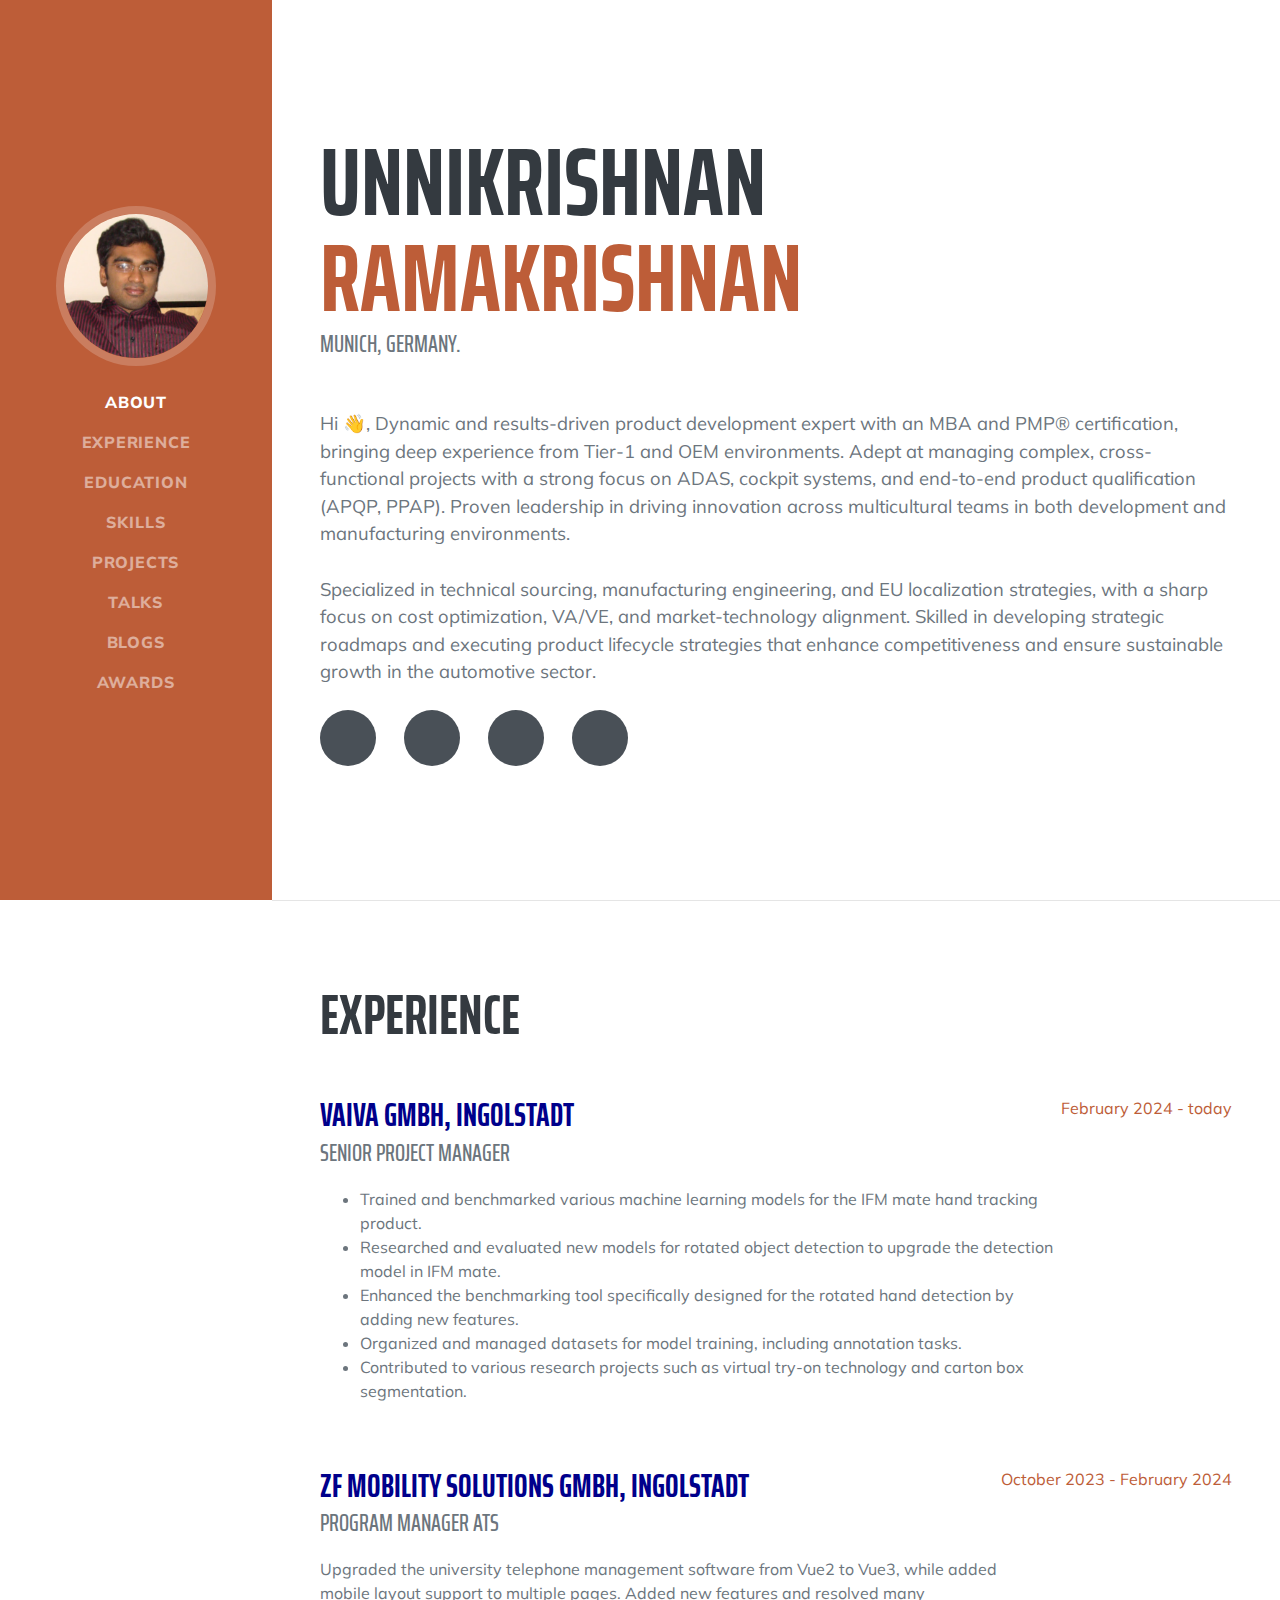
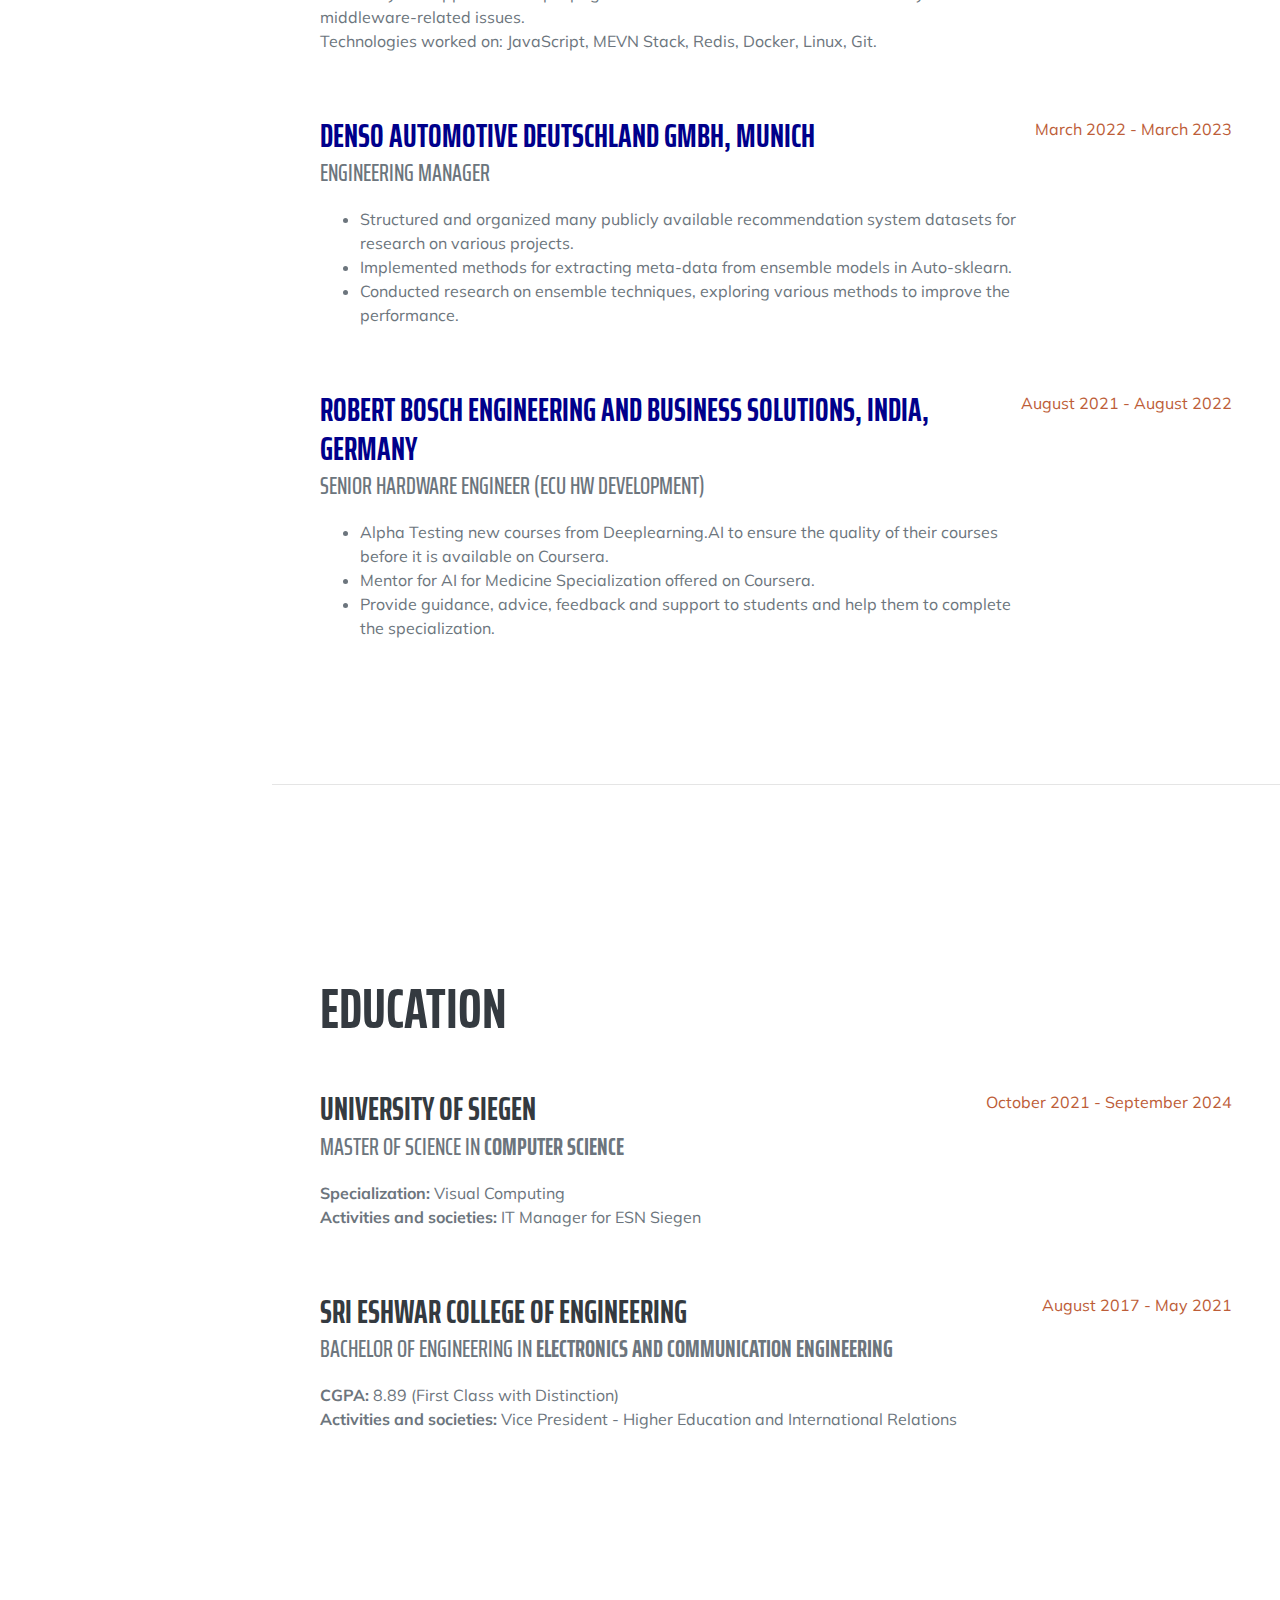
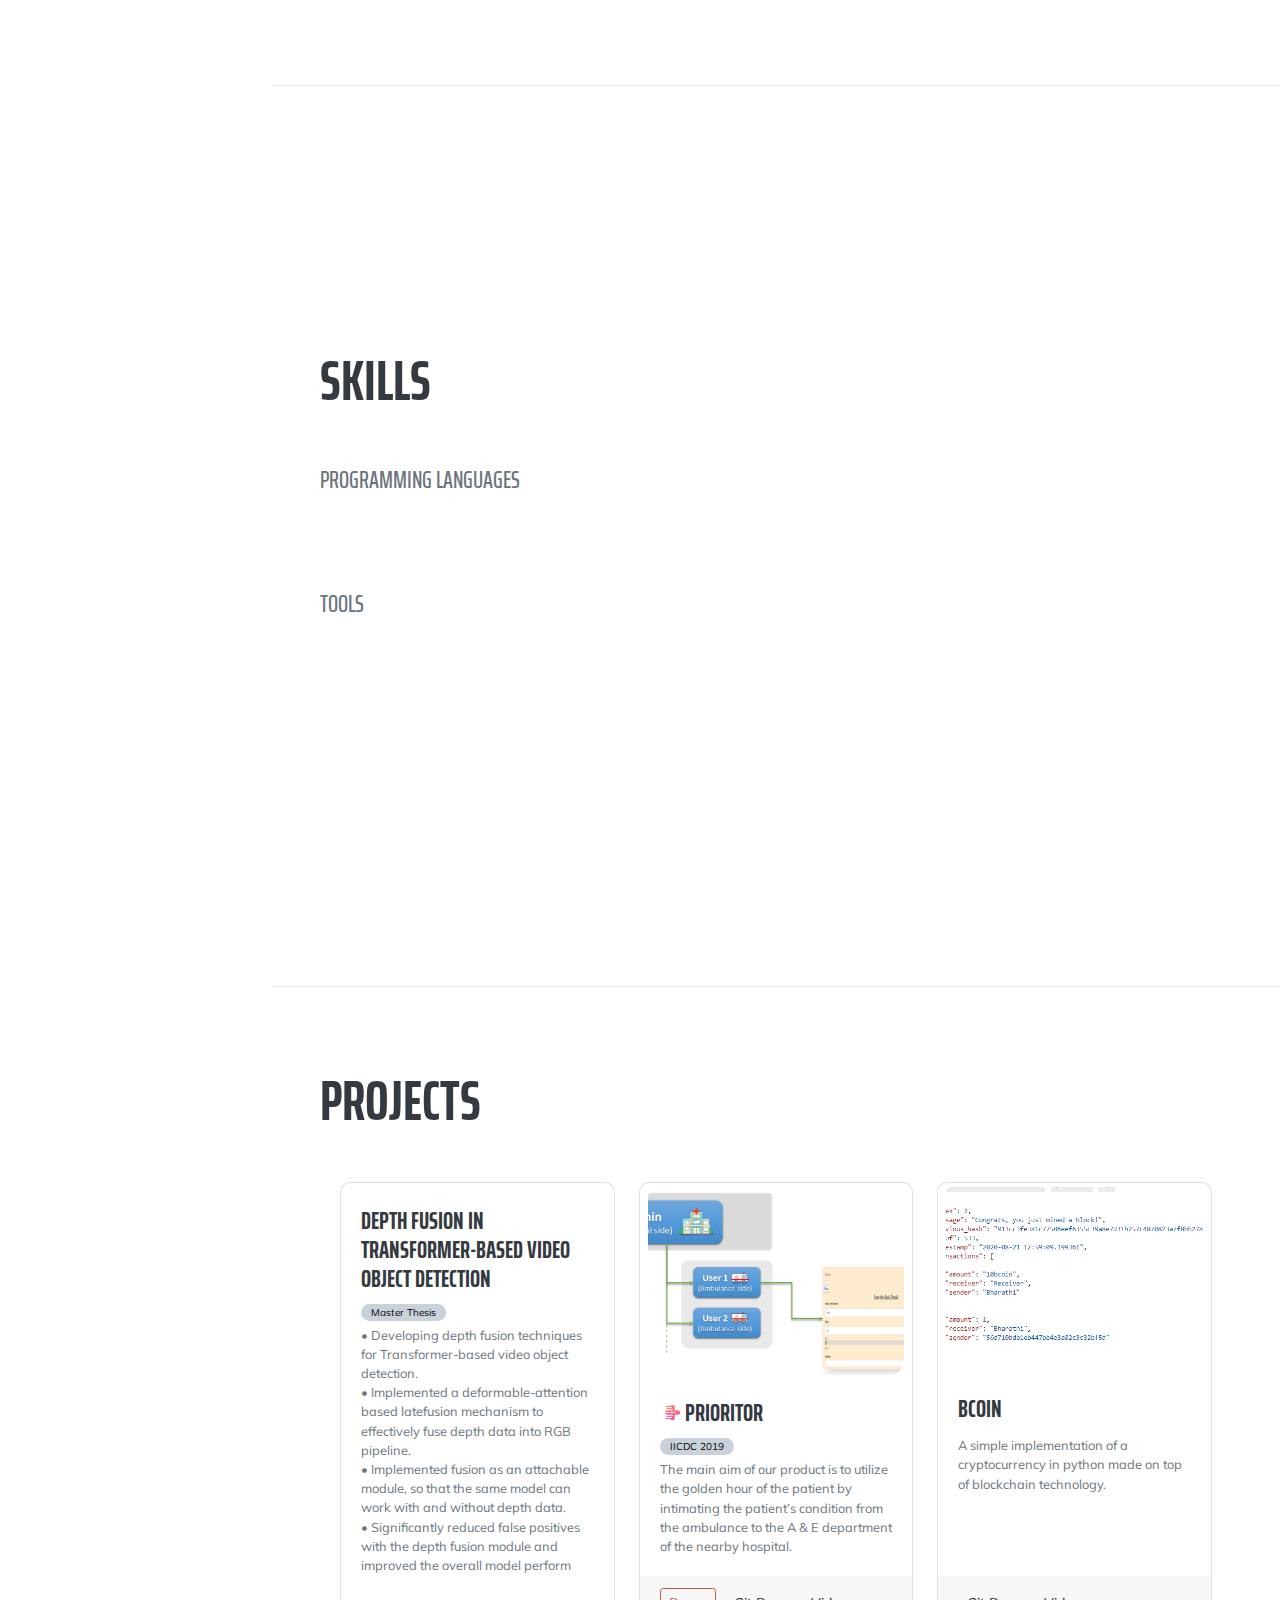
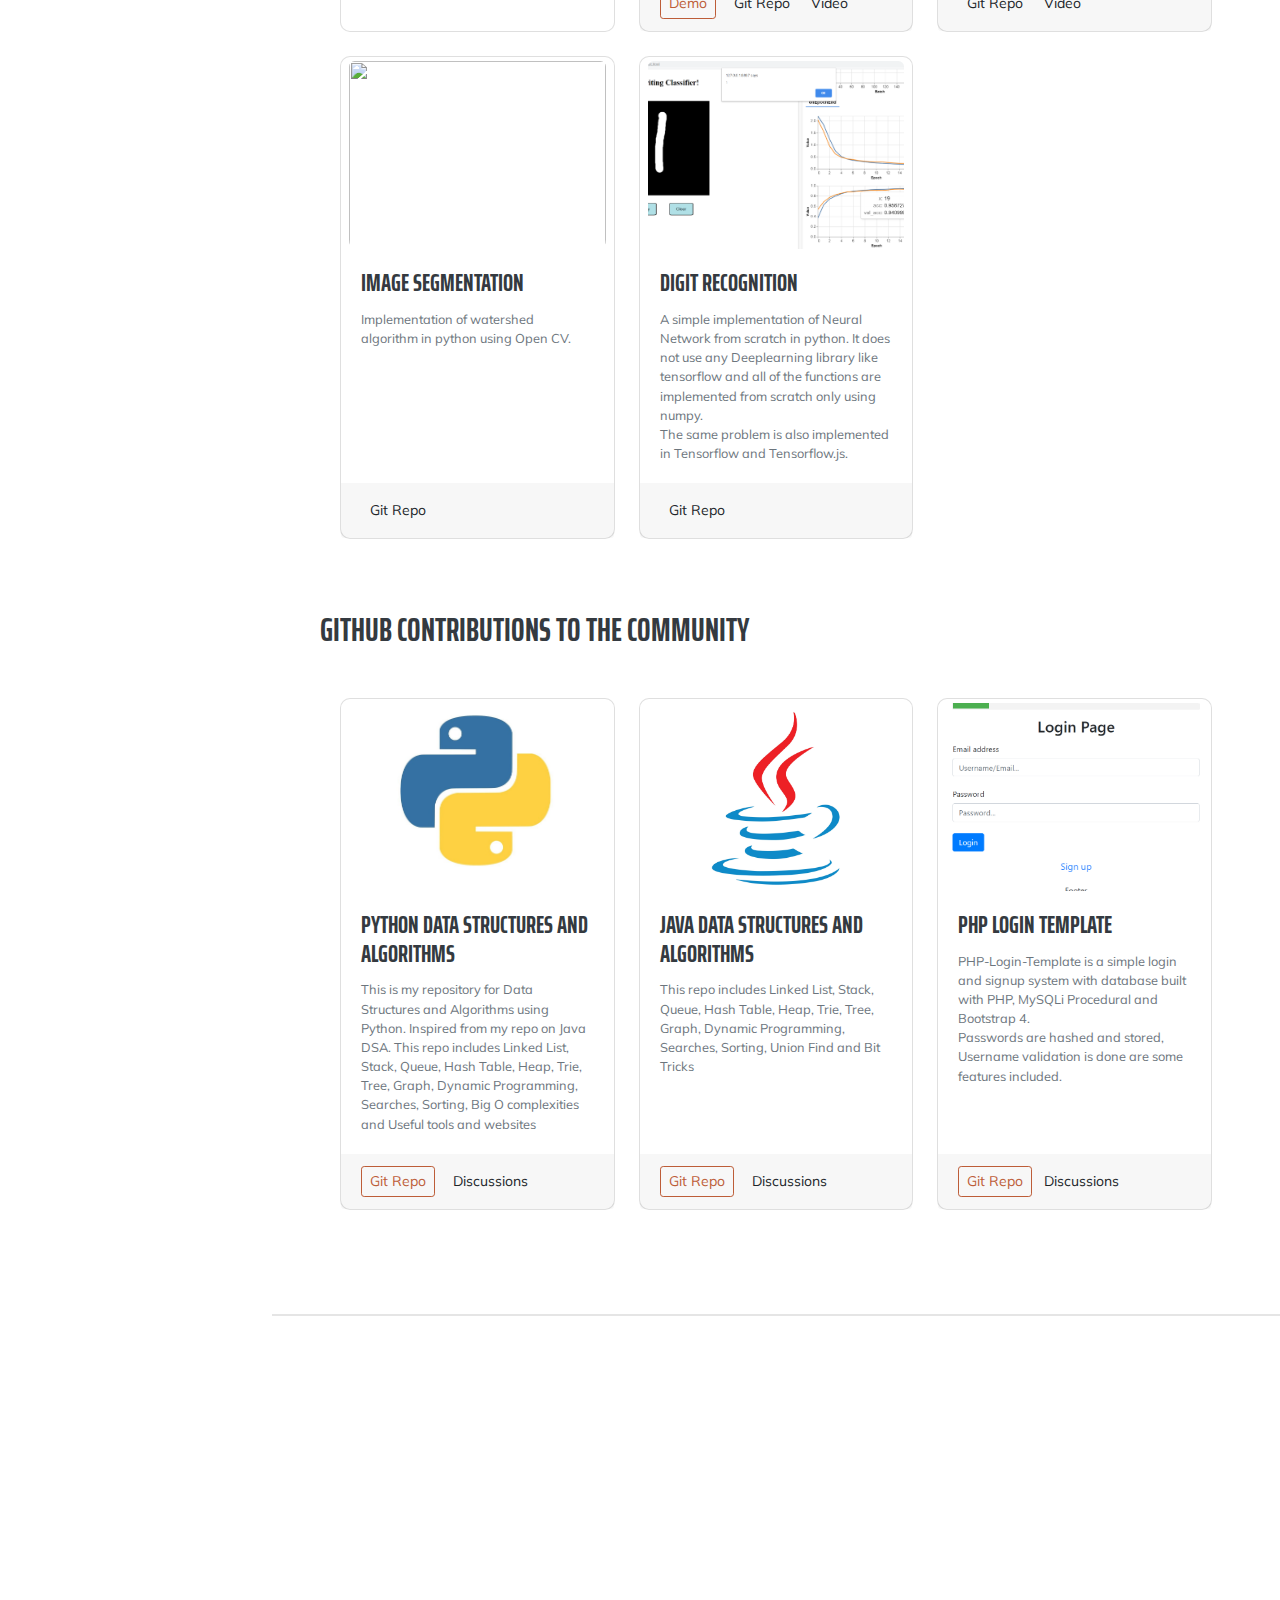
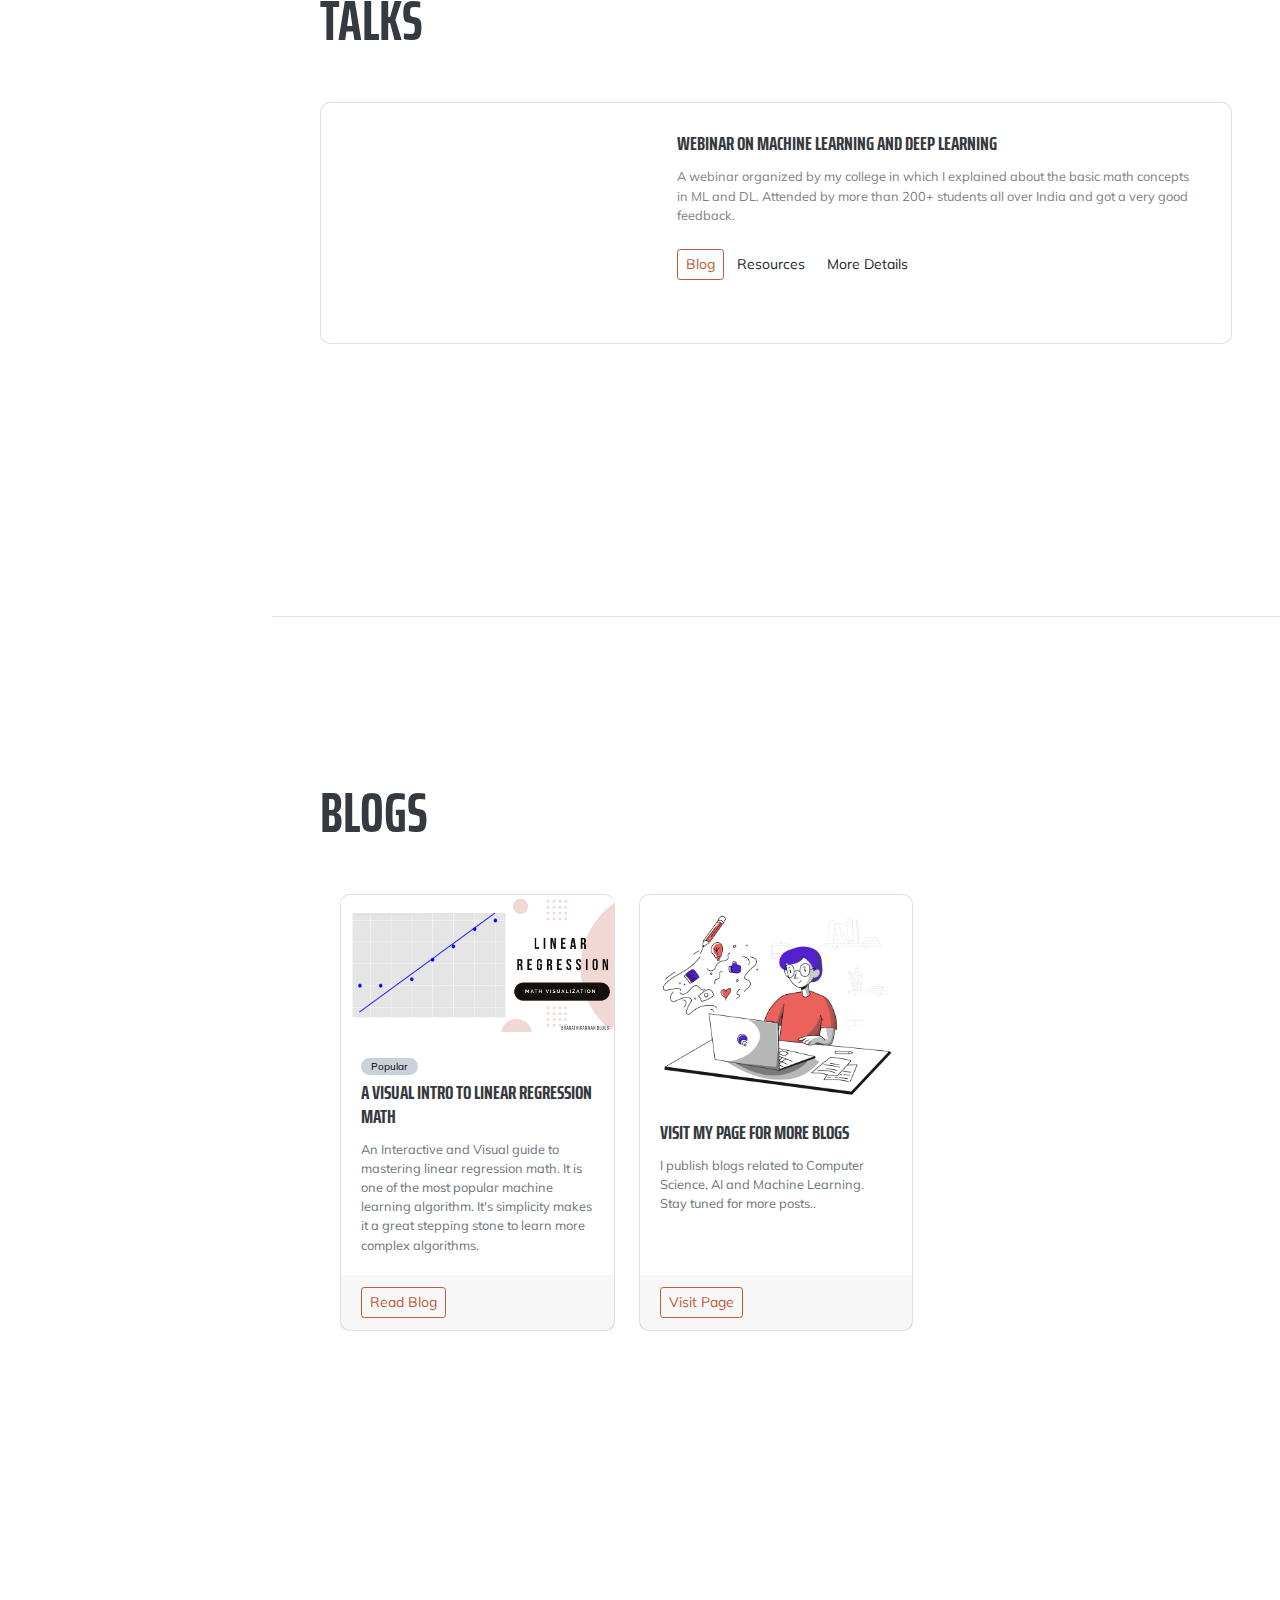
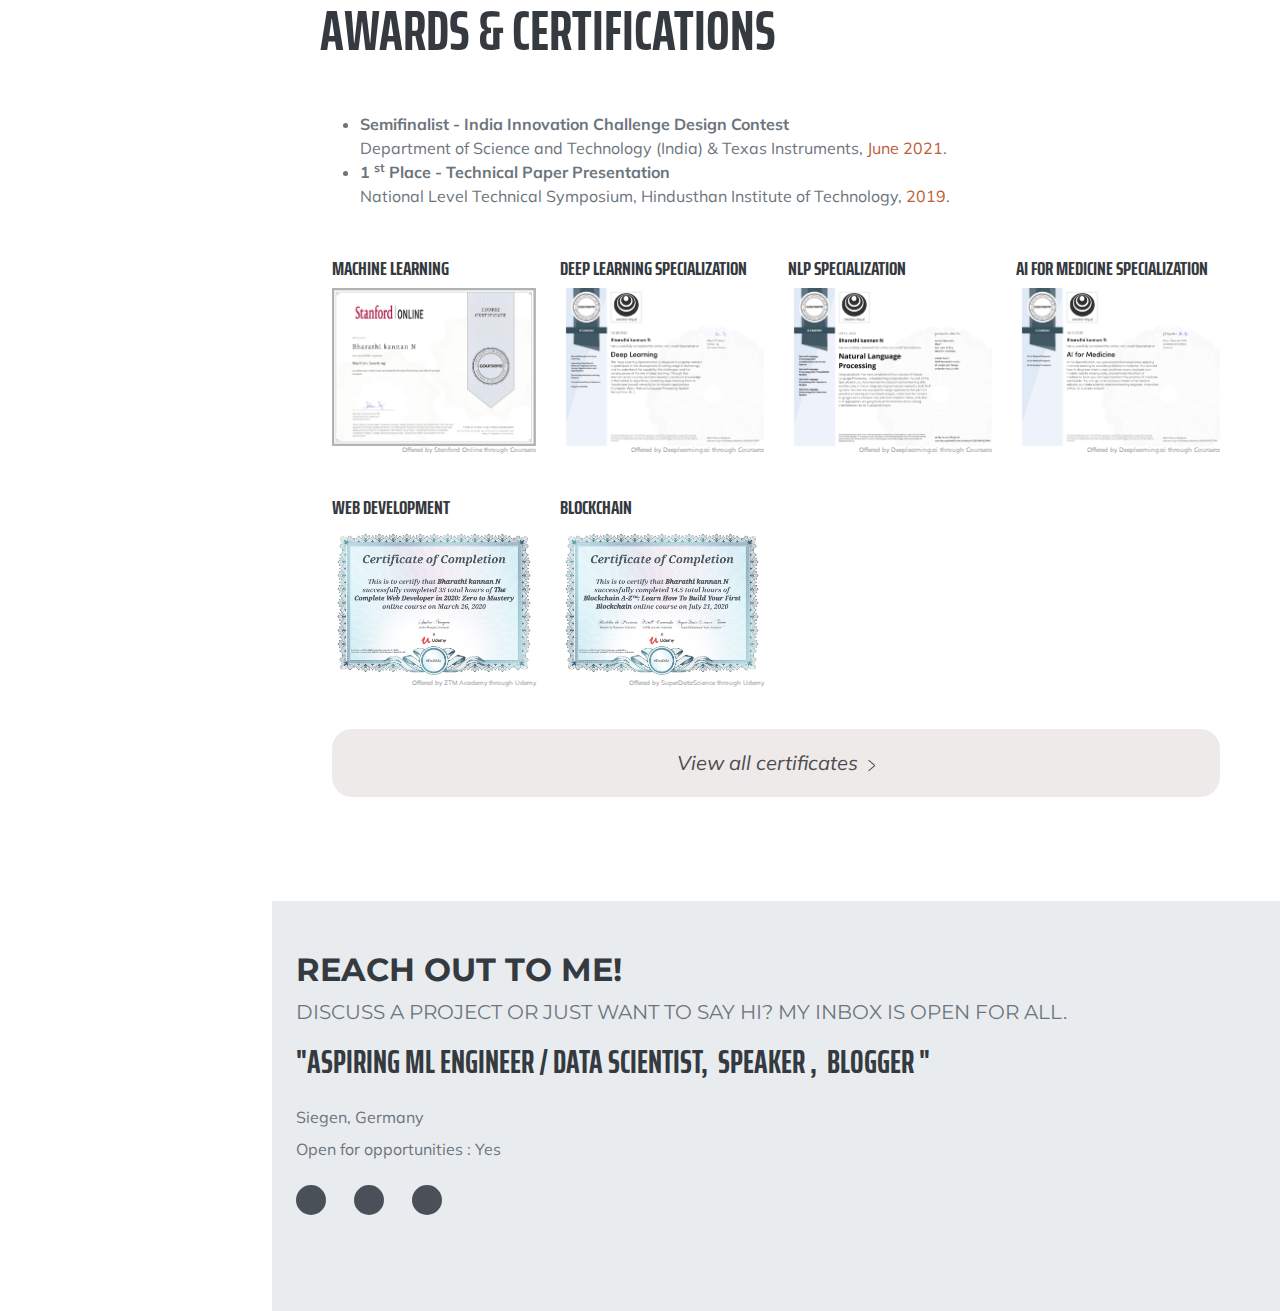
==== commit 80e047d6: "7" ====
--- a/index.html
+++ b/index.html
@@ -157,8 +157,8 @@
                     </div>
                     <div class="d-flex flex-column flex-md-row justify-content-between mb-5">
                         <div class="flex-grow-1">
-                            <h3 class="mb-0"><a href="https://www.coursera.org/deeplearning-ai" target="_blank">Deeplearning.AI</a></h3>
-                            <div class="subheading mb-3">Alpha Testor and Mentor</div>
+                            <h3 class="mb-0"><a href="https://www.coursera.org/deeplearning-ai" target="_blank">Robert Bosch Engineering and Business Solutions, India, Germany</a></h3>
+                            <div class="subheading mb-3">Senior Hardware Engineer (ECU HW Development)</div>
                             <ul>
                                 <li>Alpha Testing new courses from Deeplearning.AI to ensure the quality of their courses before it is available on Coursera.</li>
                                 <li>Mentor for AI for Medicine Specialization offered on Coursera.</li>
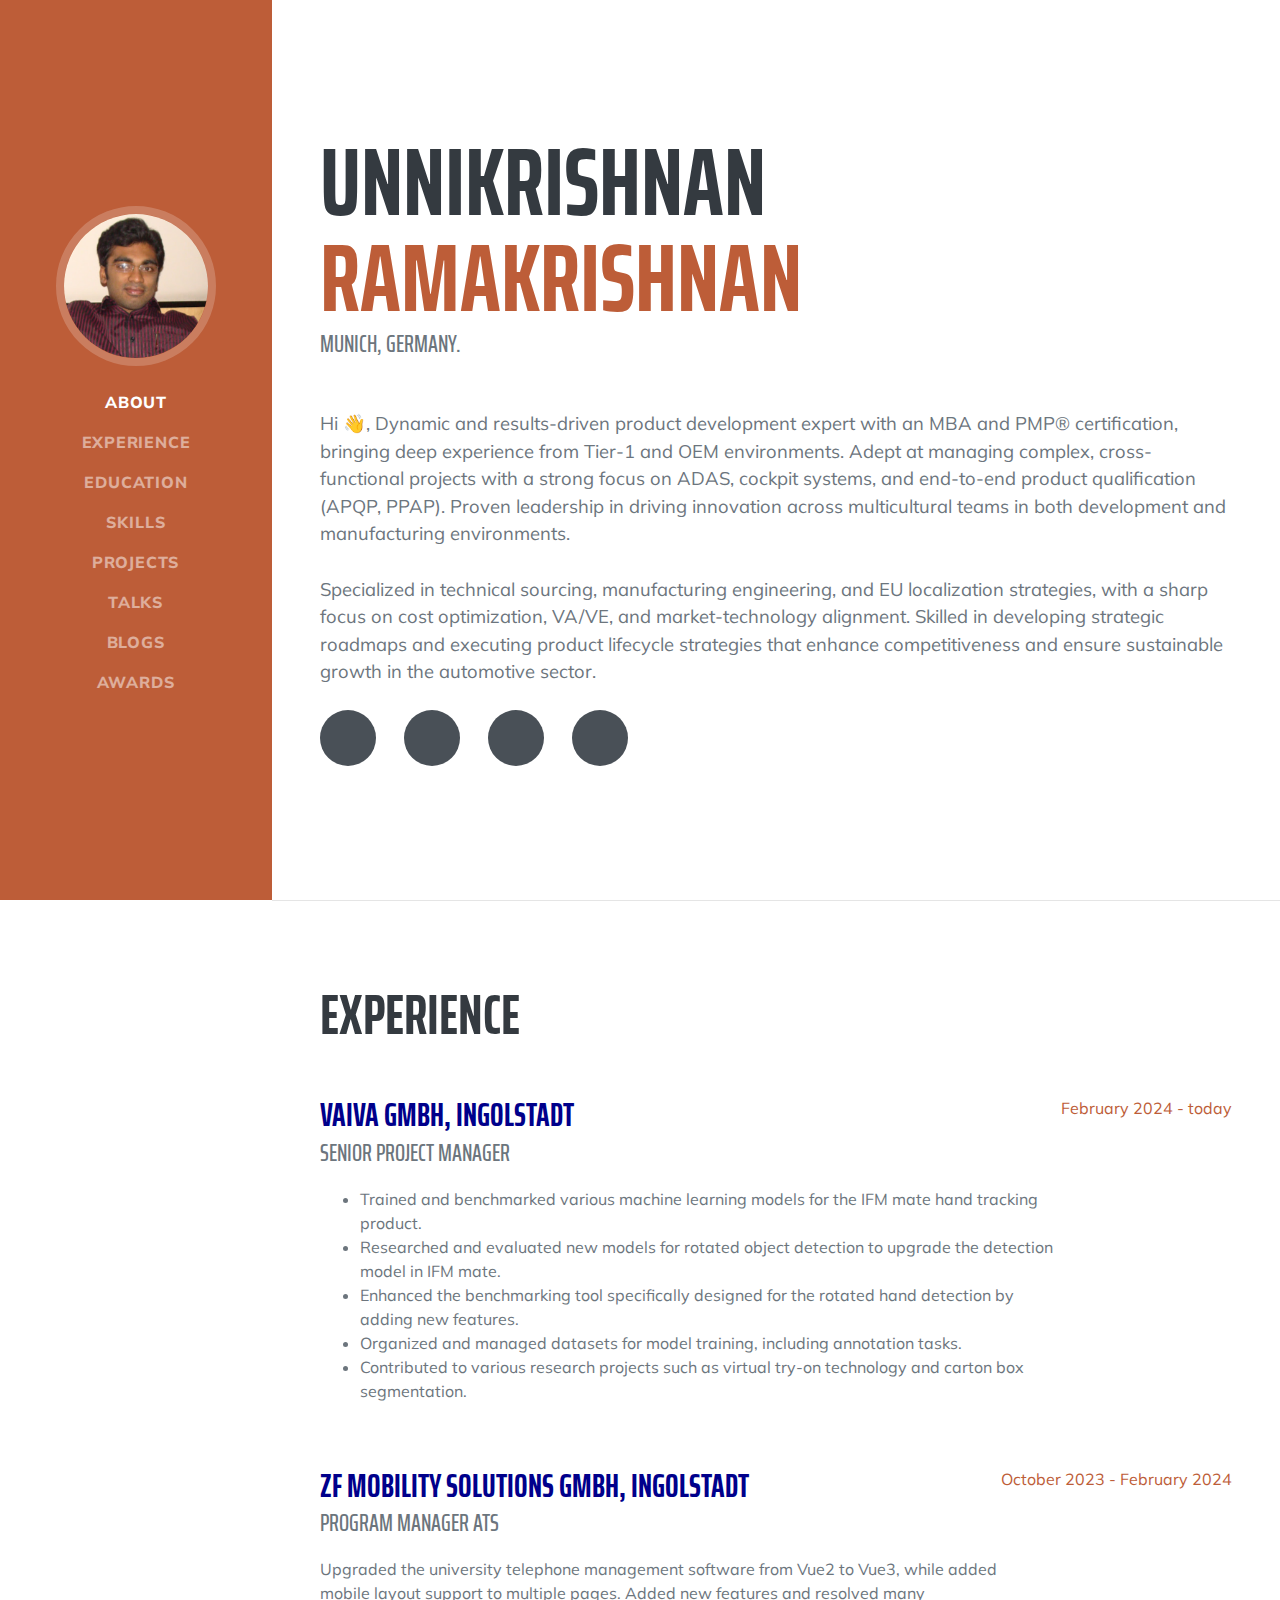
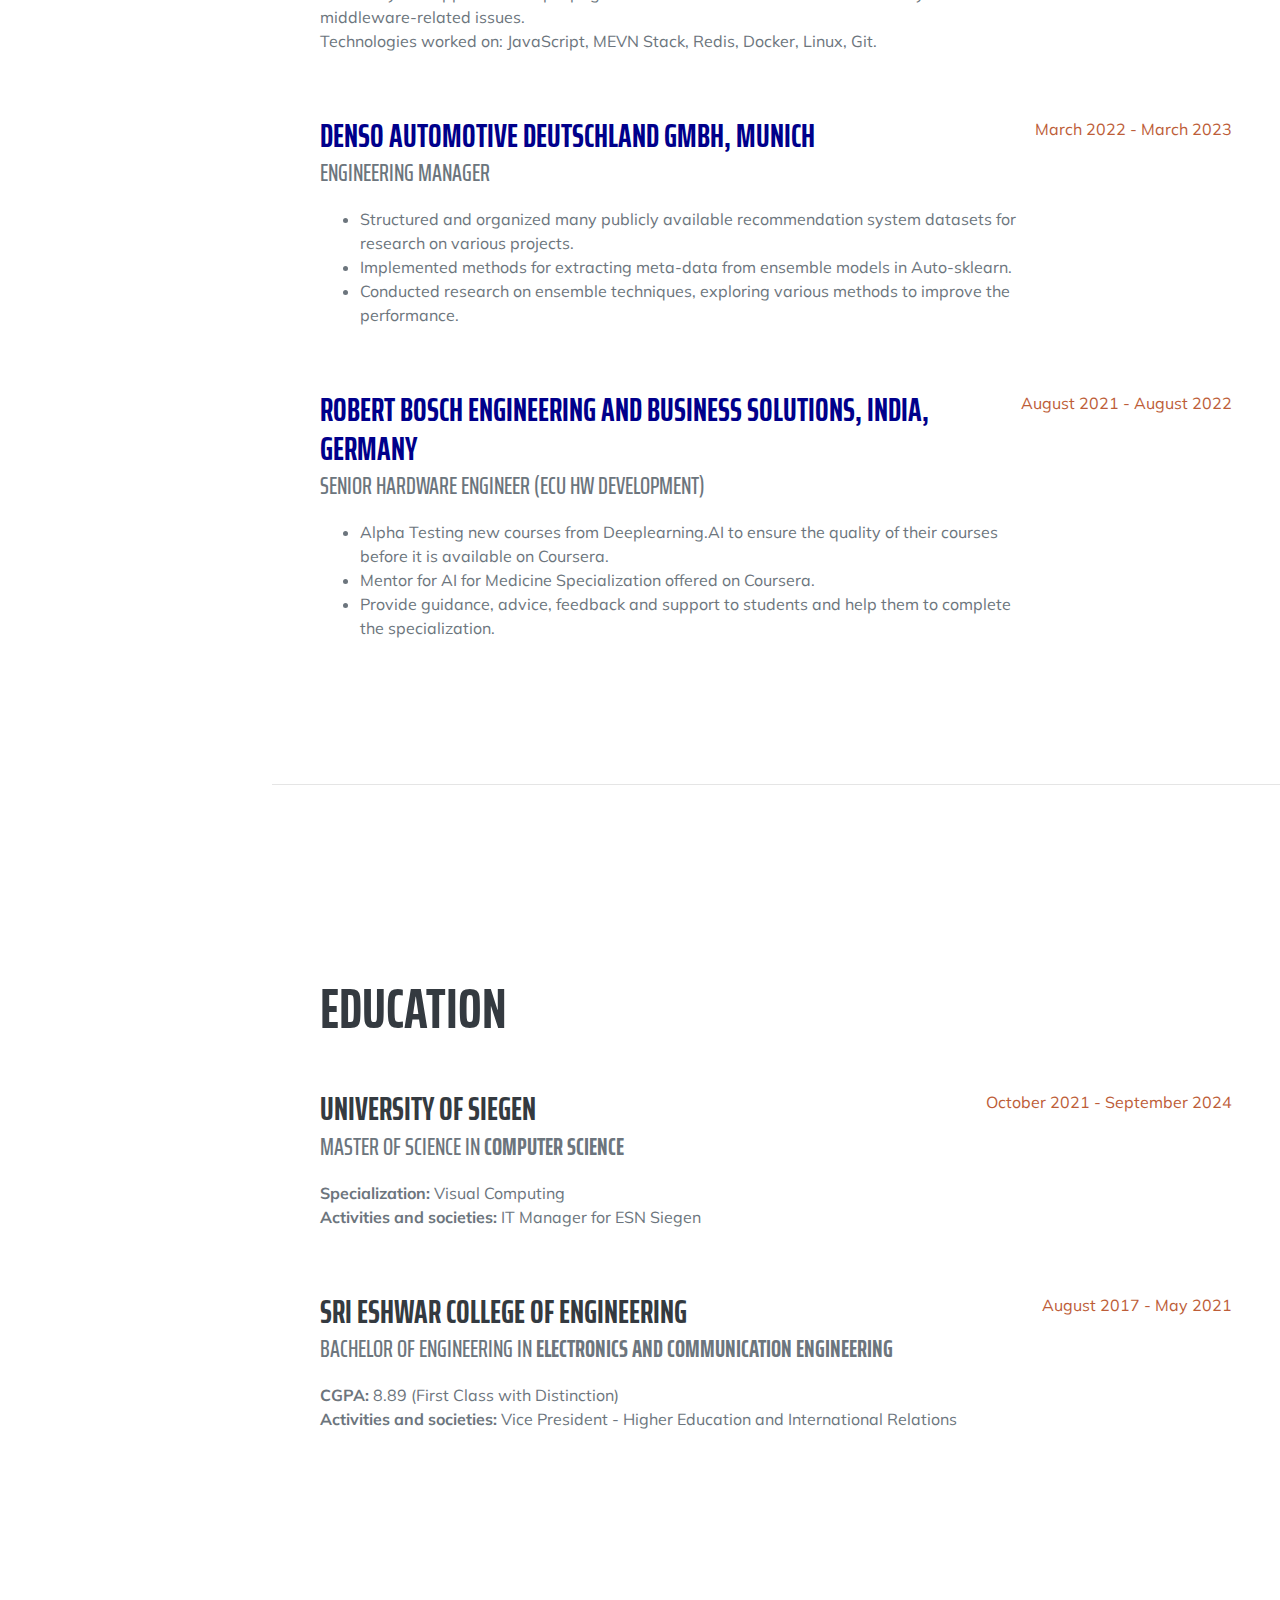
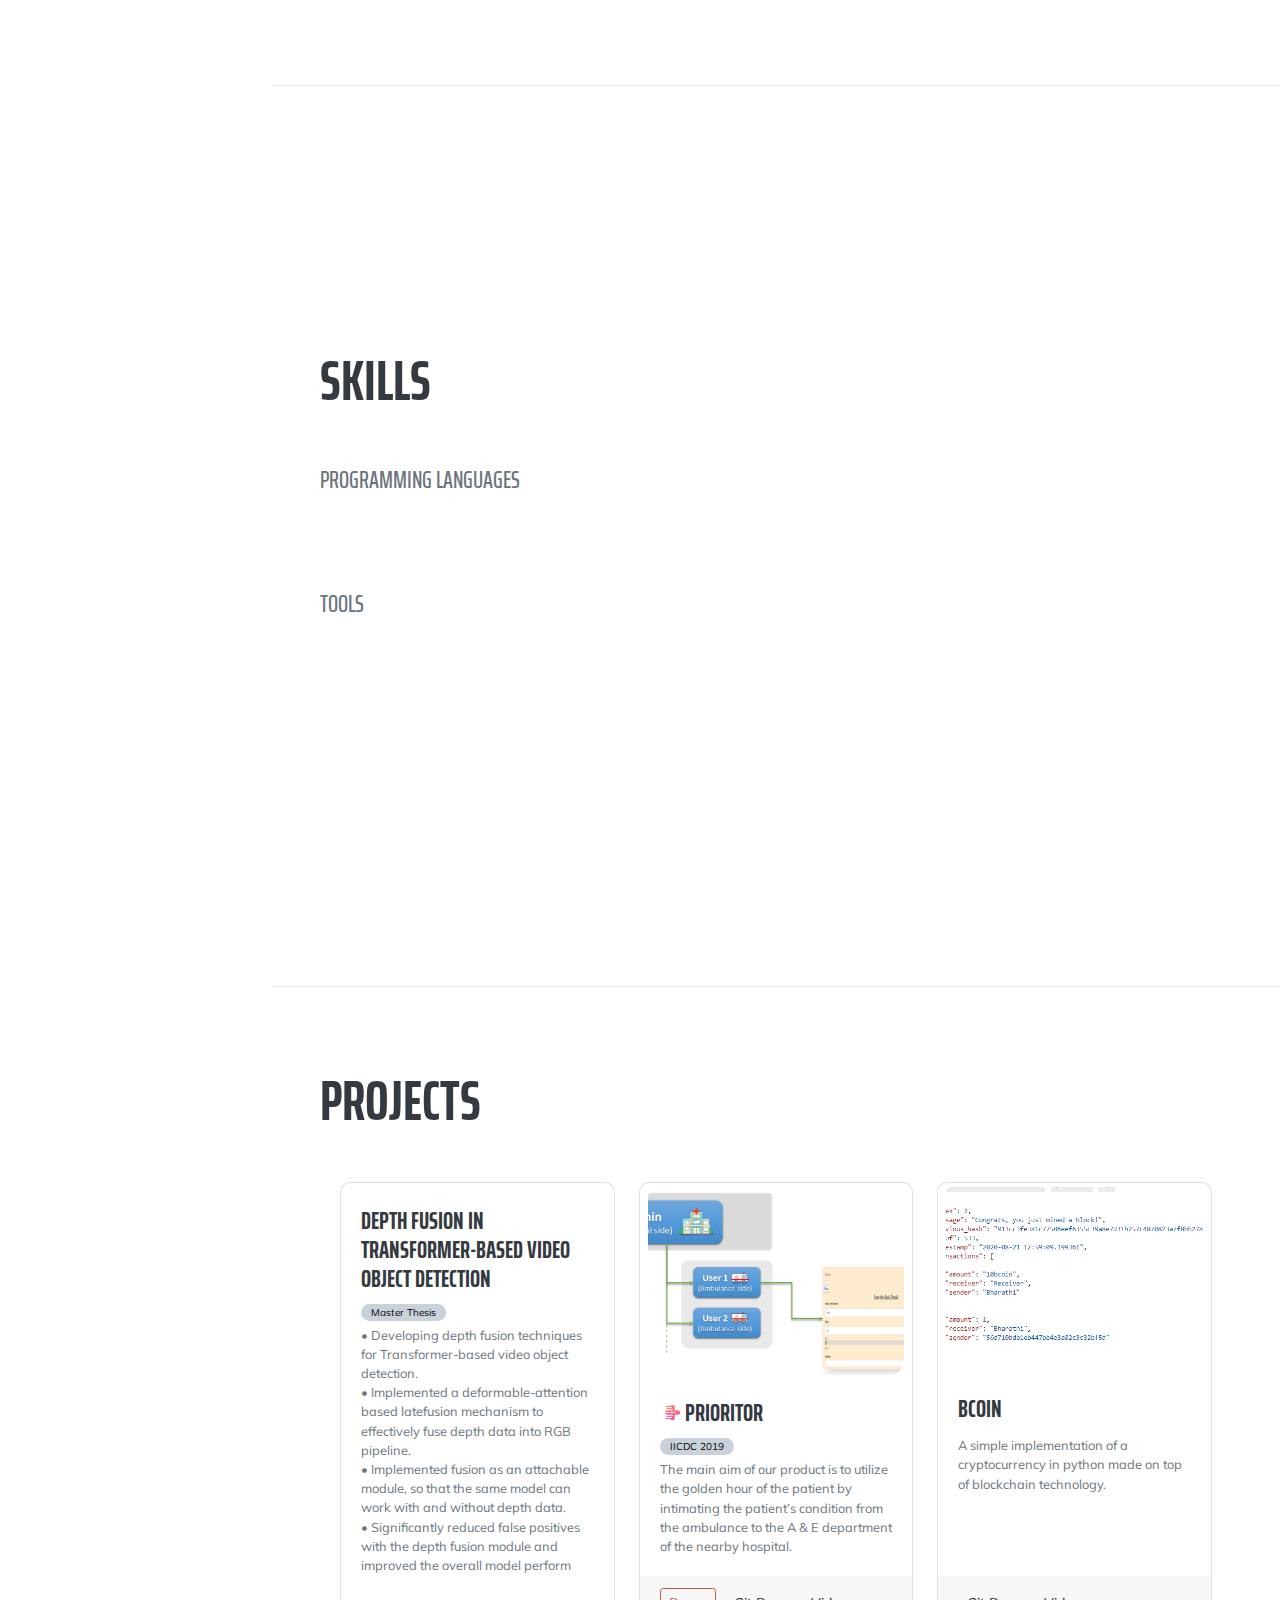
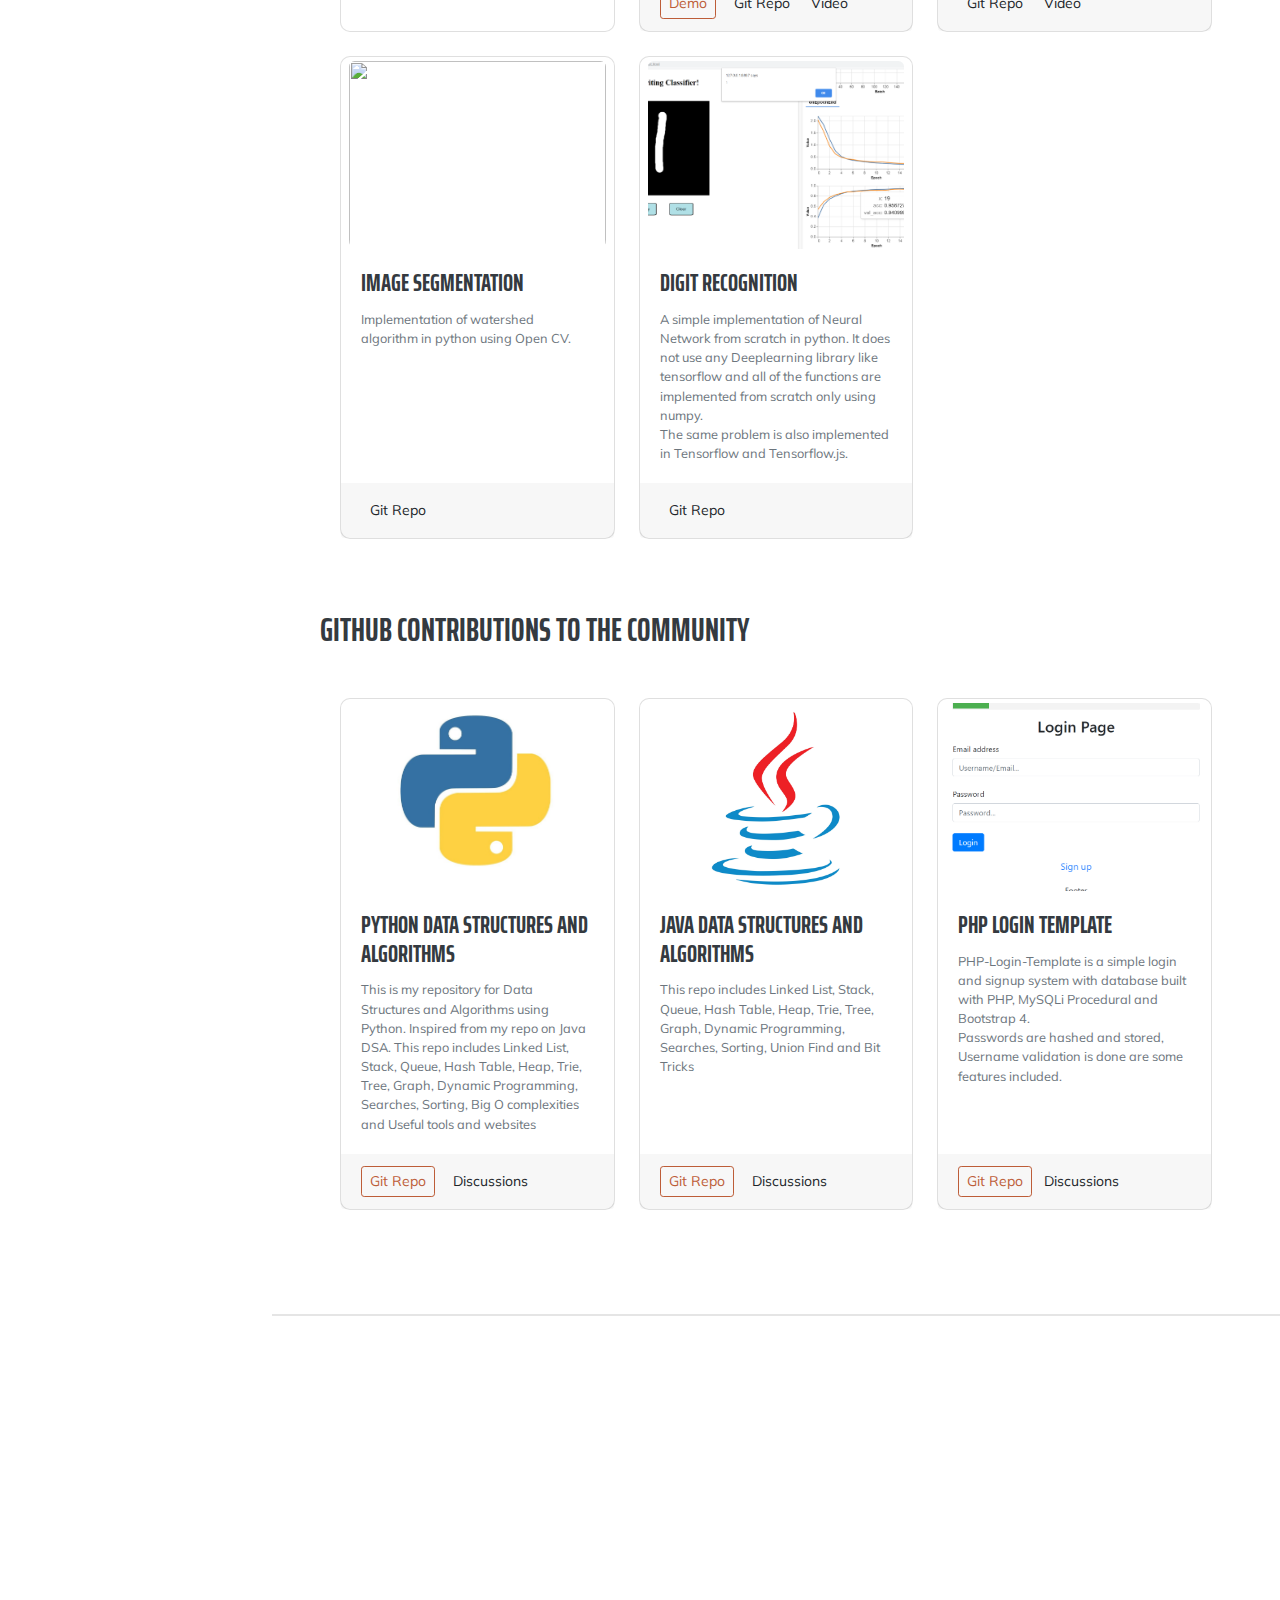
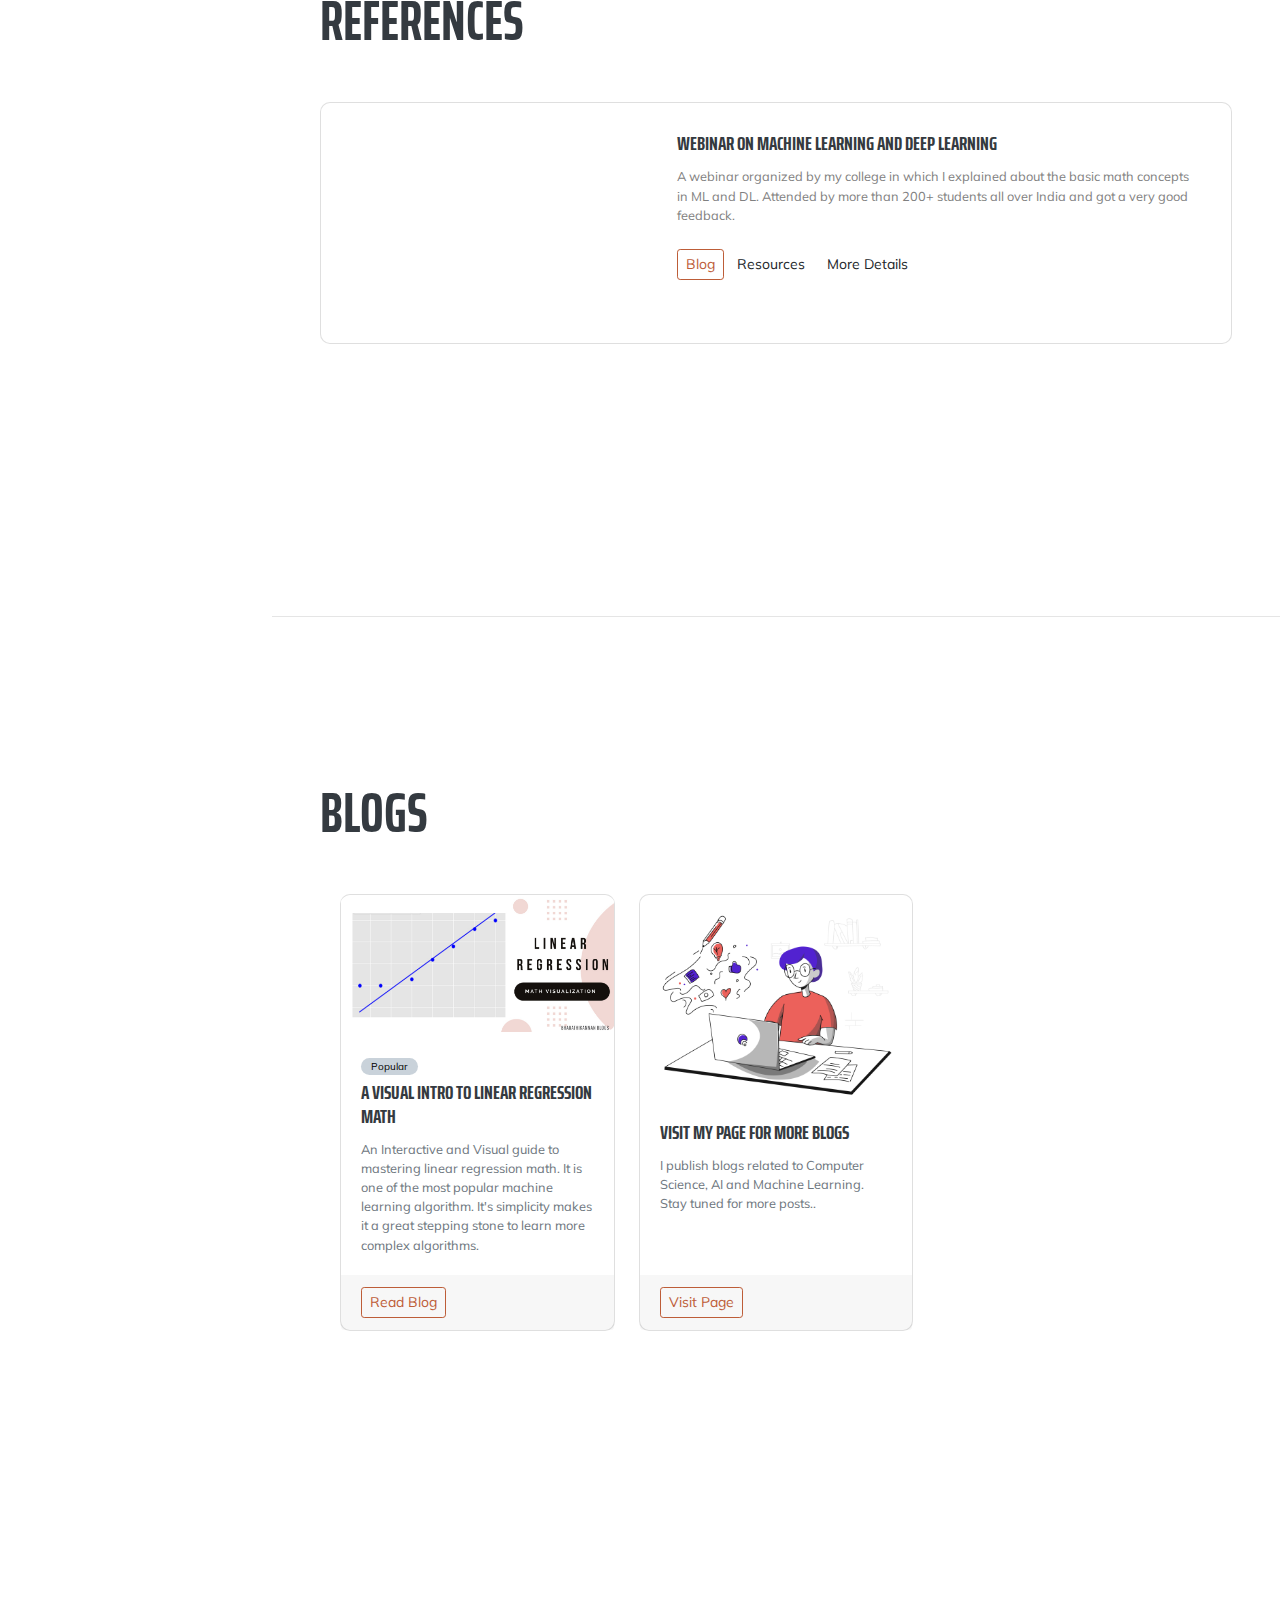
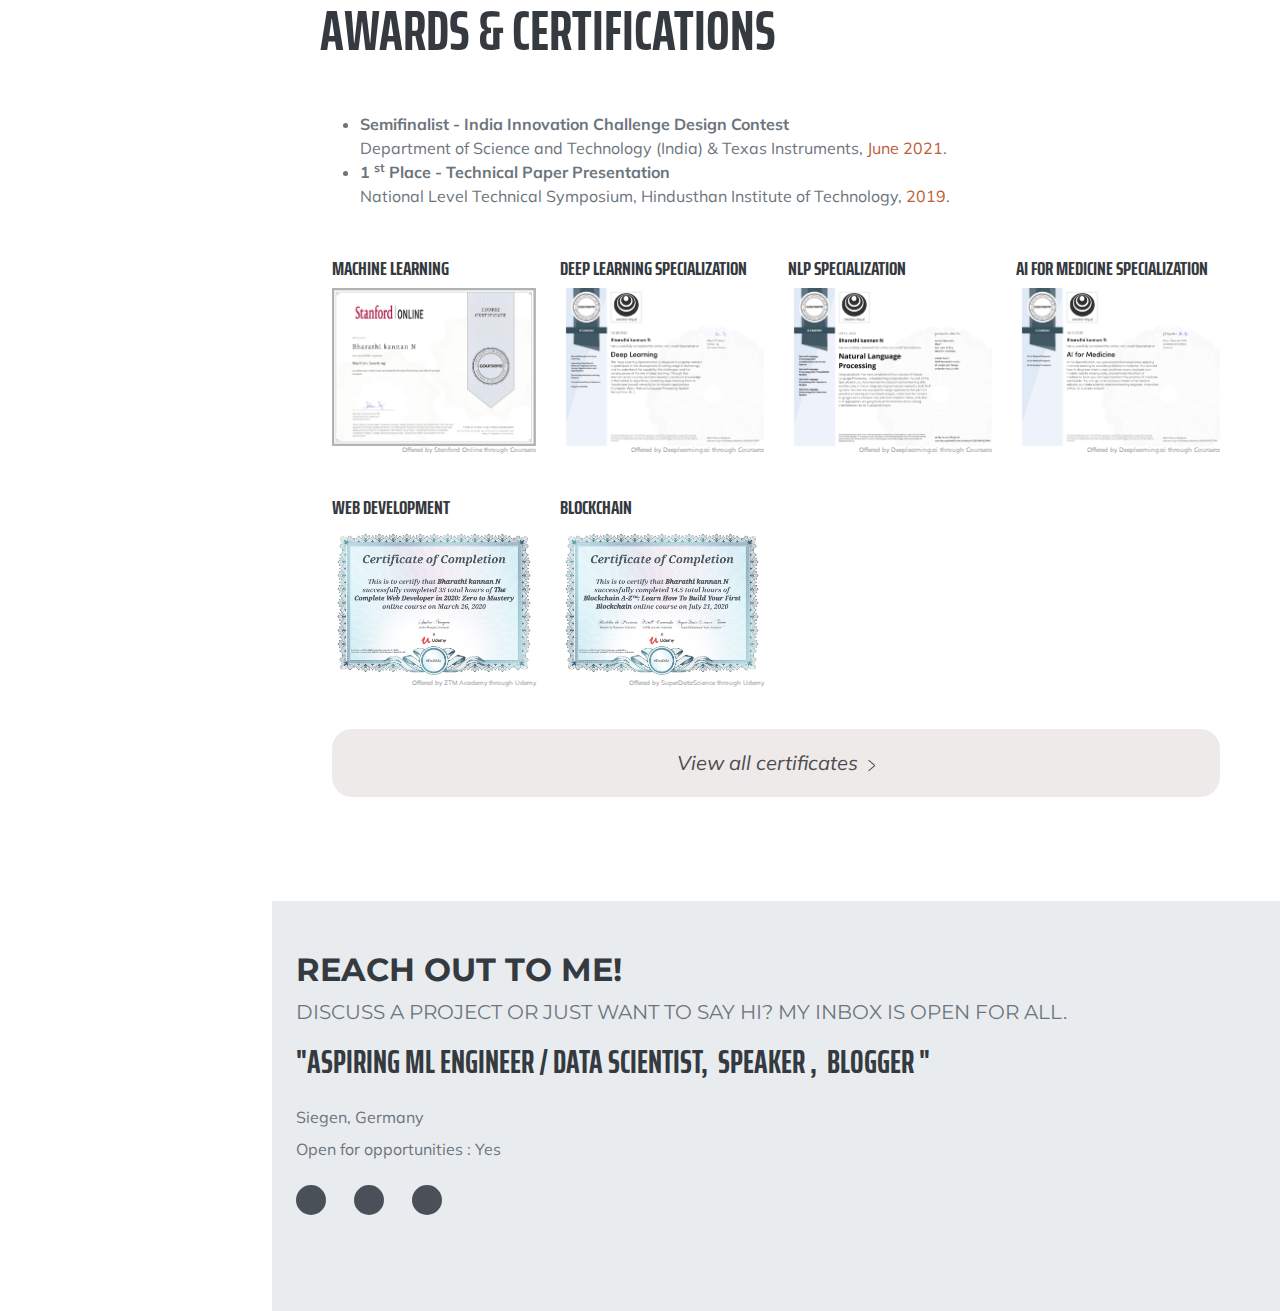
==== commit 24152e91: "9" ====
--- a/index.html
+++ b/index.html
@@ -429,11 +429,11 @@
             <hr class="m-0" />
 
             <!-- Talks -->
-            <section class="resume-section" id="talks">
+            <section class="resume-section" id="References">
                 <div class="resume-section-content">
-                    <h2 class="mb-5">Talks</h2>
-
-                    <a href="https://www.youtube.com/watch?v=9wVjTK6Fv1k" target="_blank" style="text-decoration:none; color: grey;">
+                    <h2 class="mb-5">References</h2>
+
+                    <a href="https://www.udemy.com/course/product-development-and-sourcing/" target="_blank" style="text-decoration:none; color: grey;">
                     <div class="card shadowhover hover-pointer">
                         <div class="card-body">
                             <div class="container">
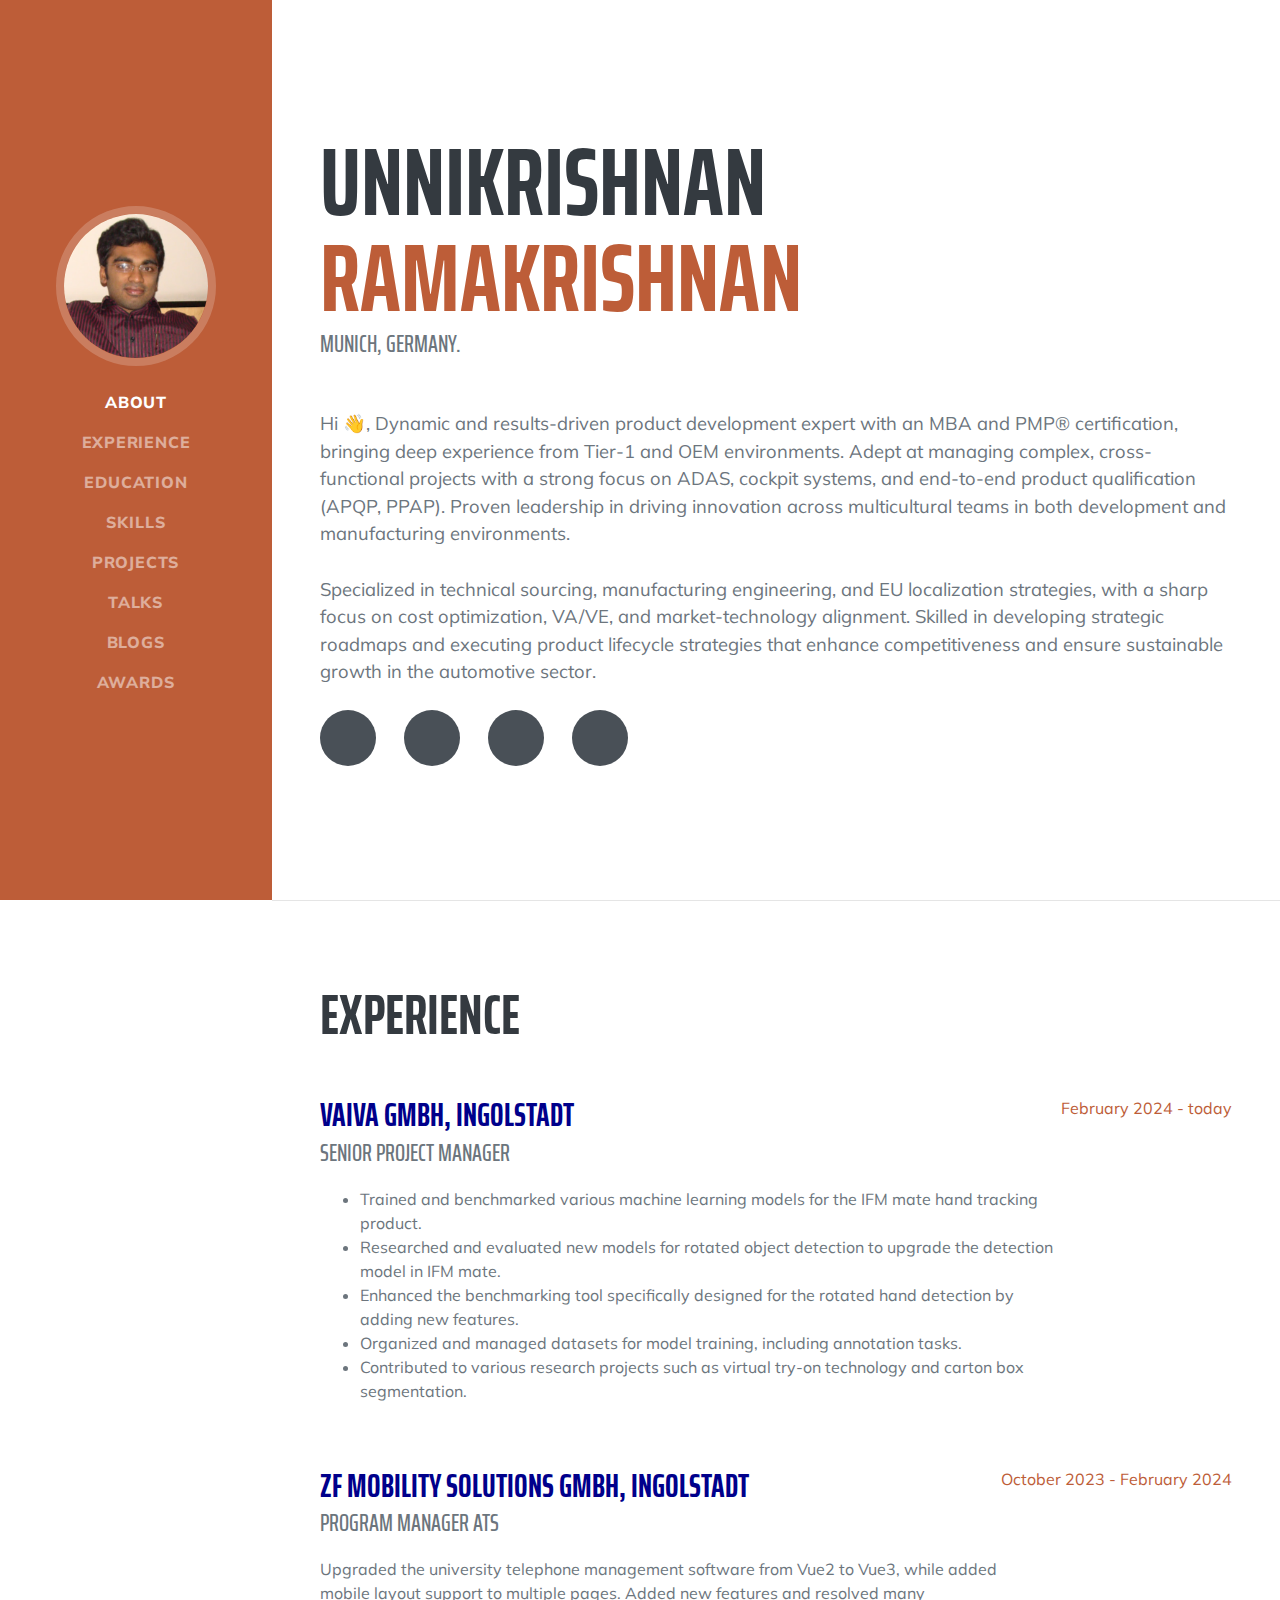
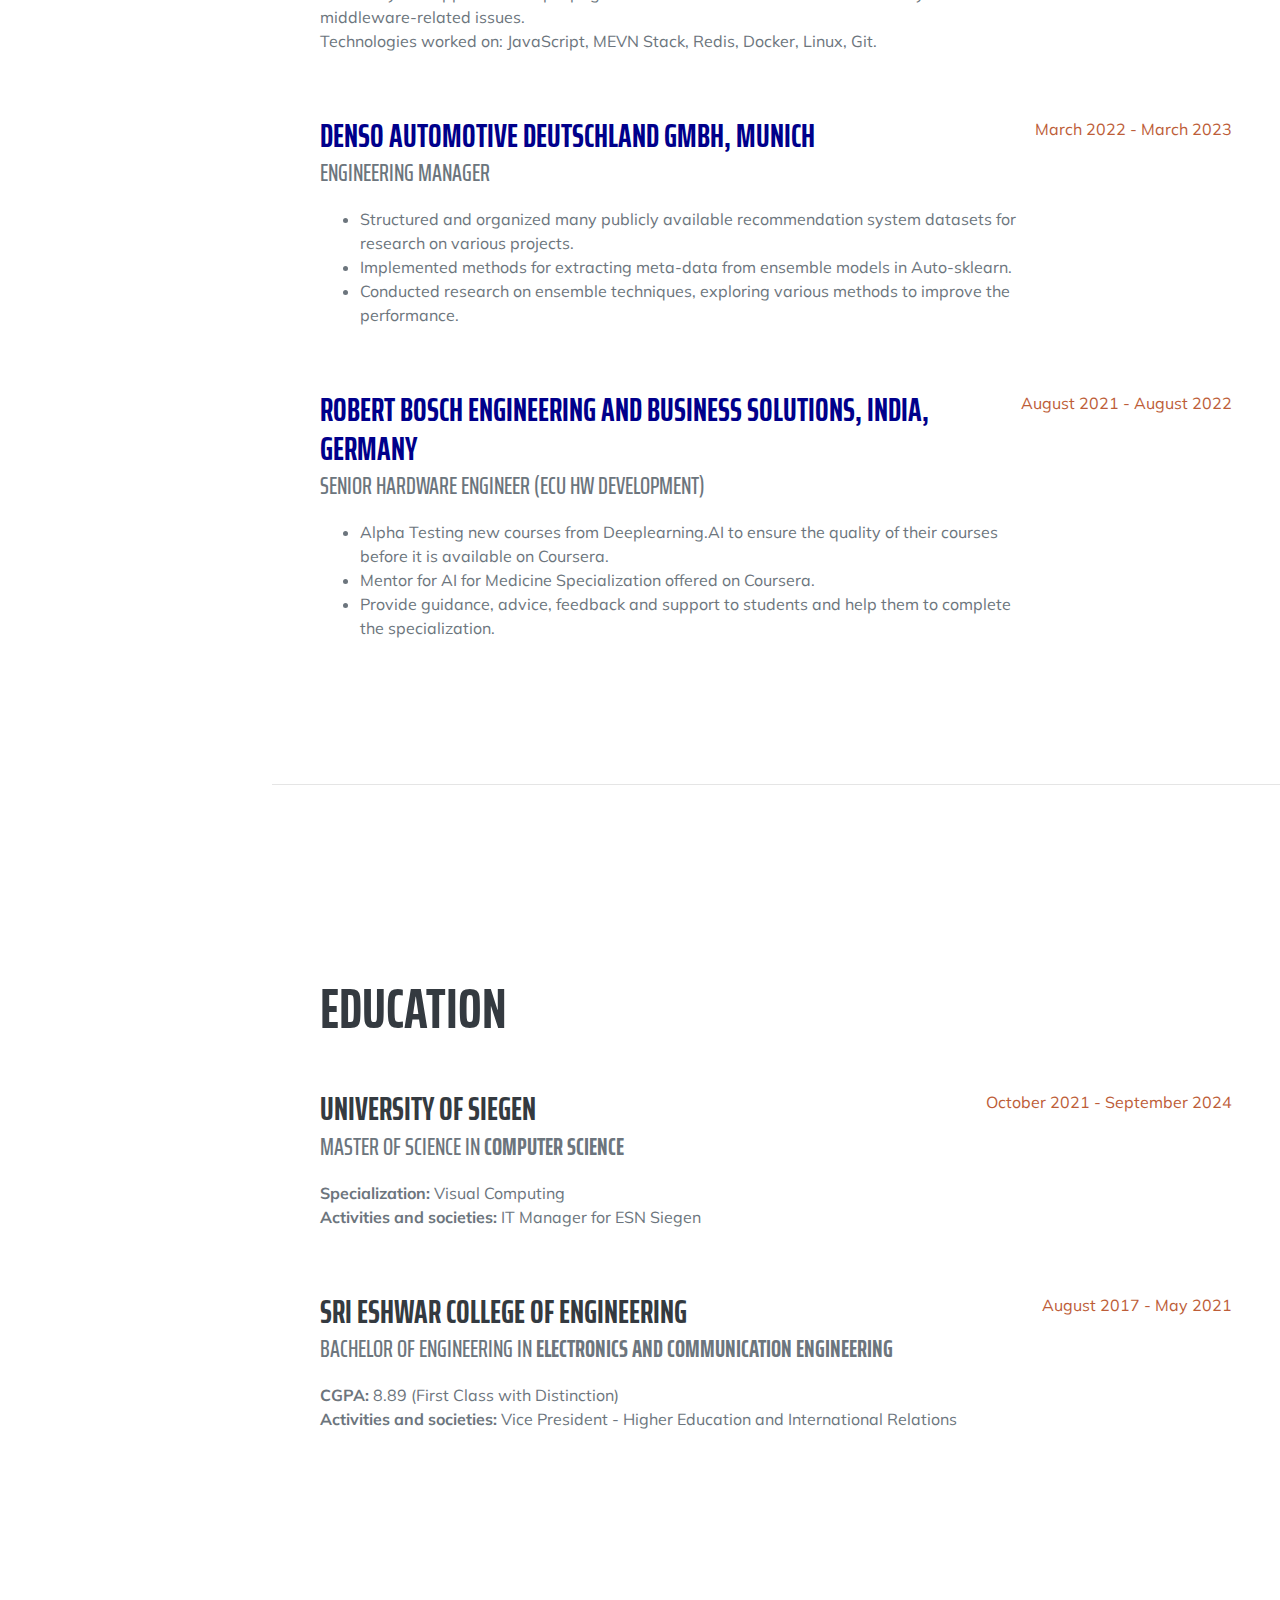
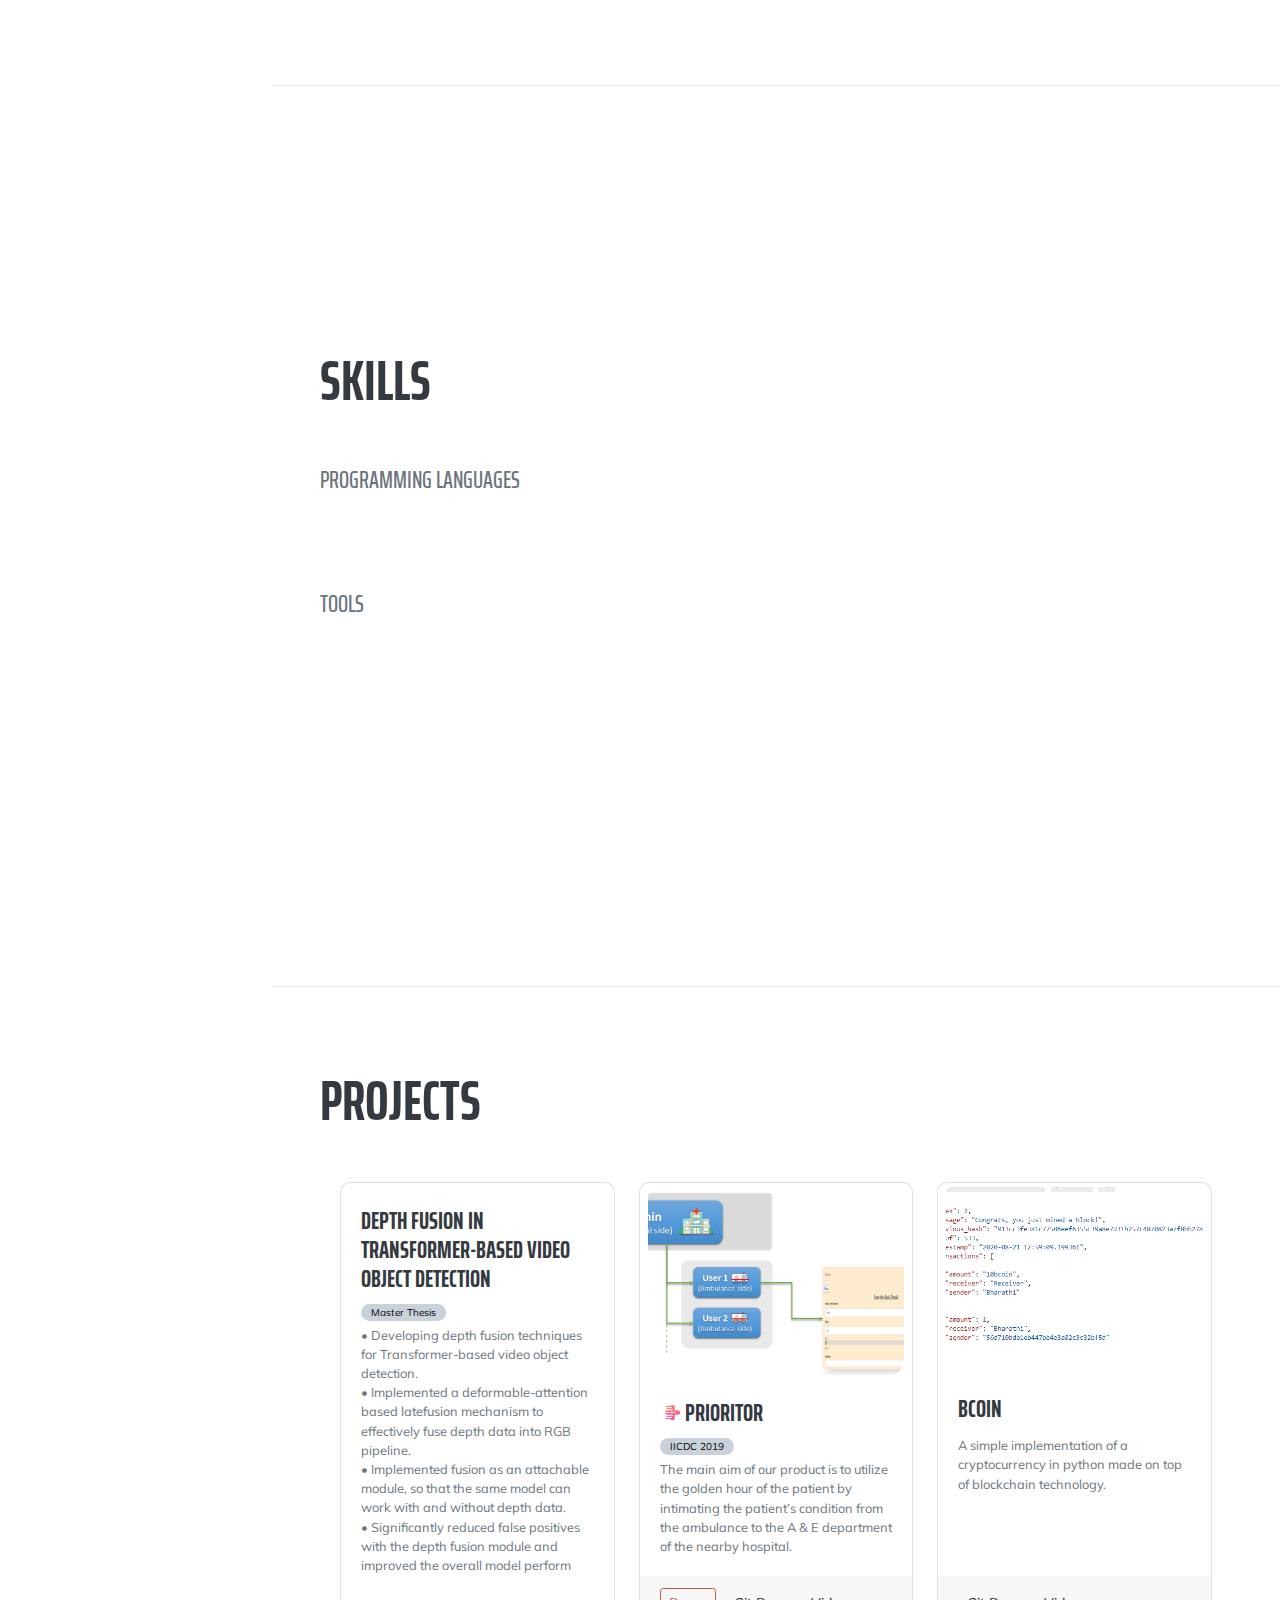
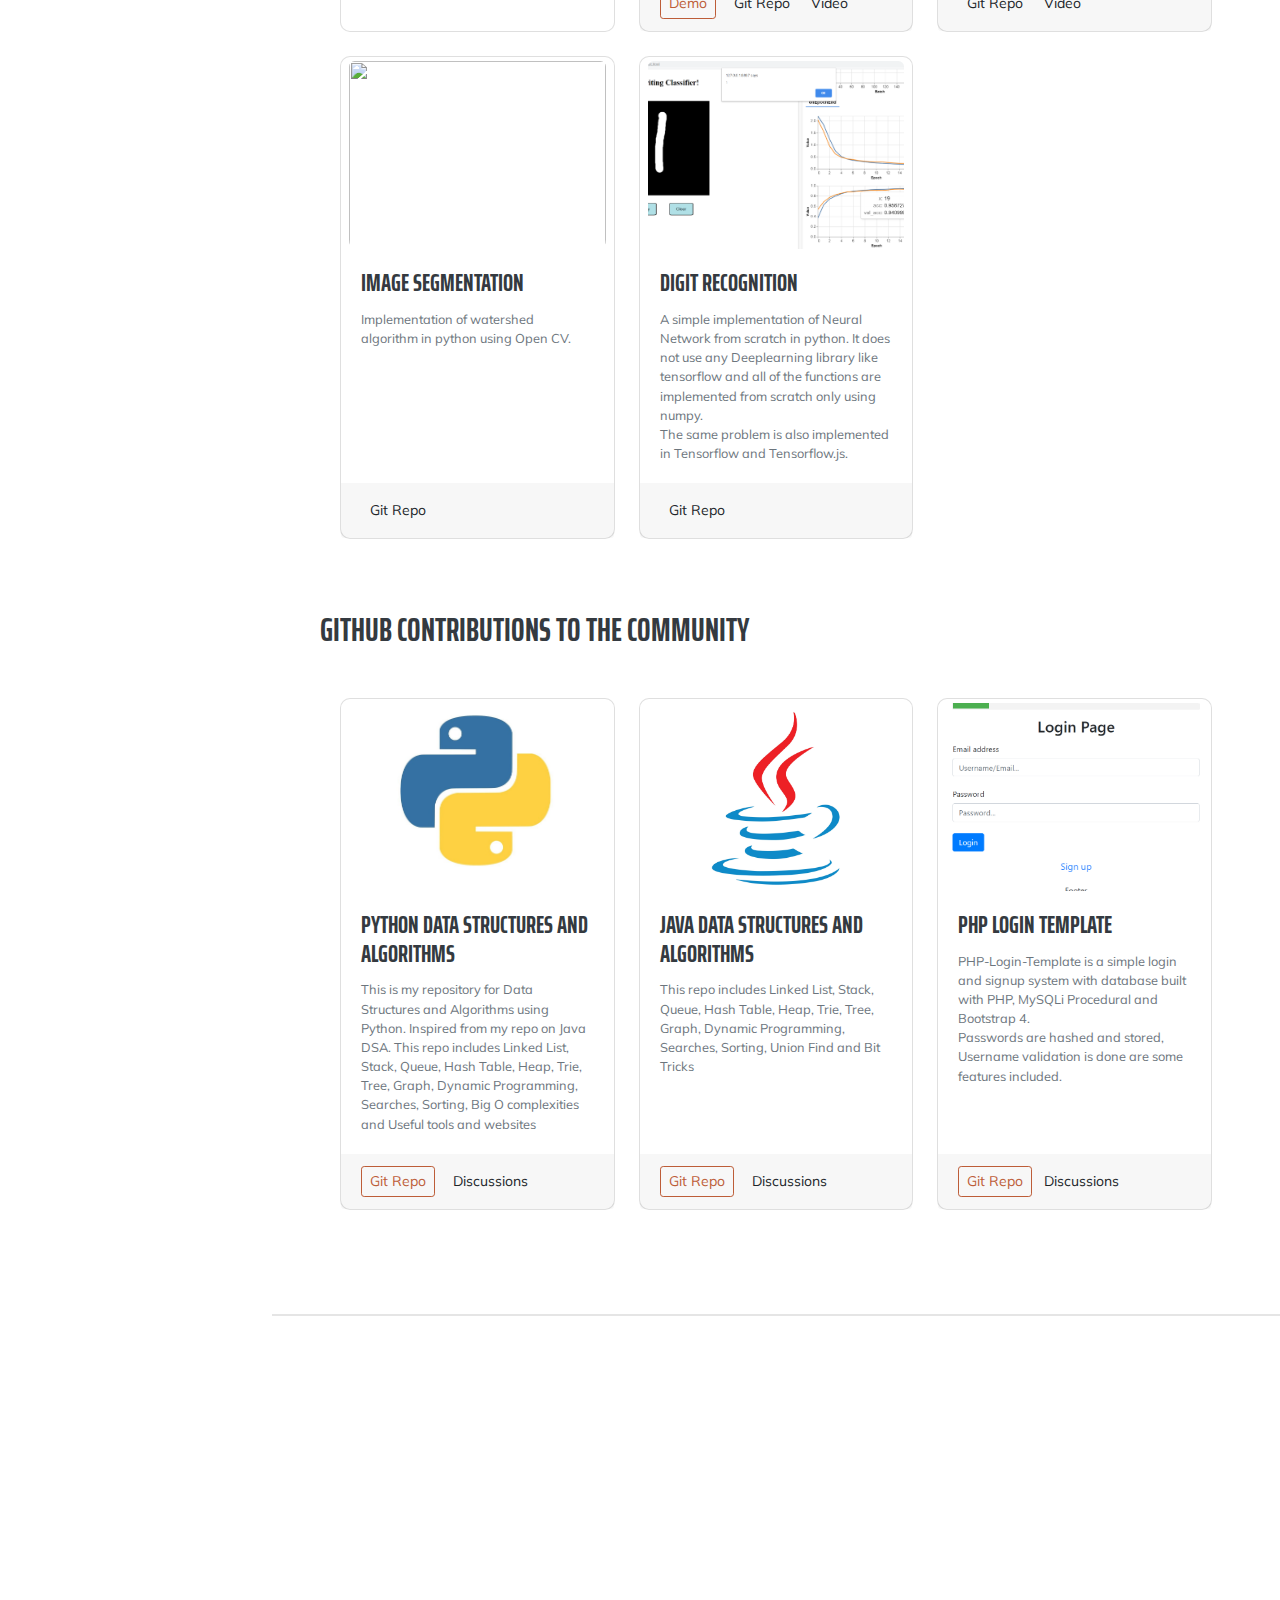
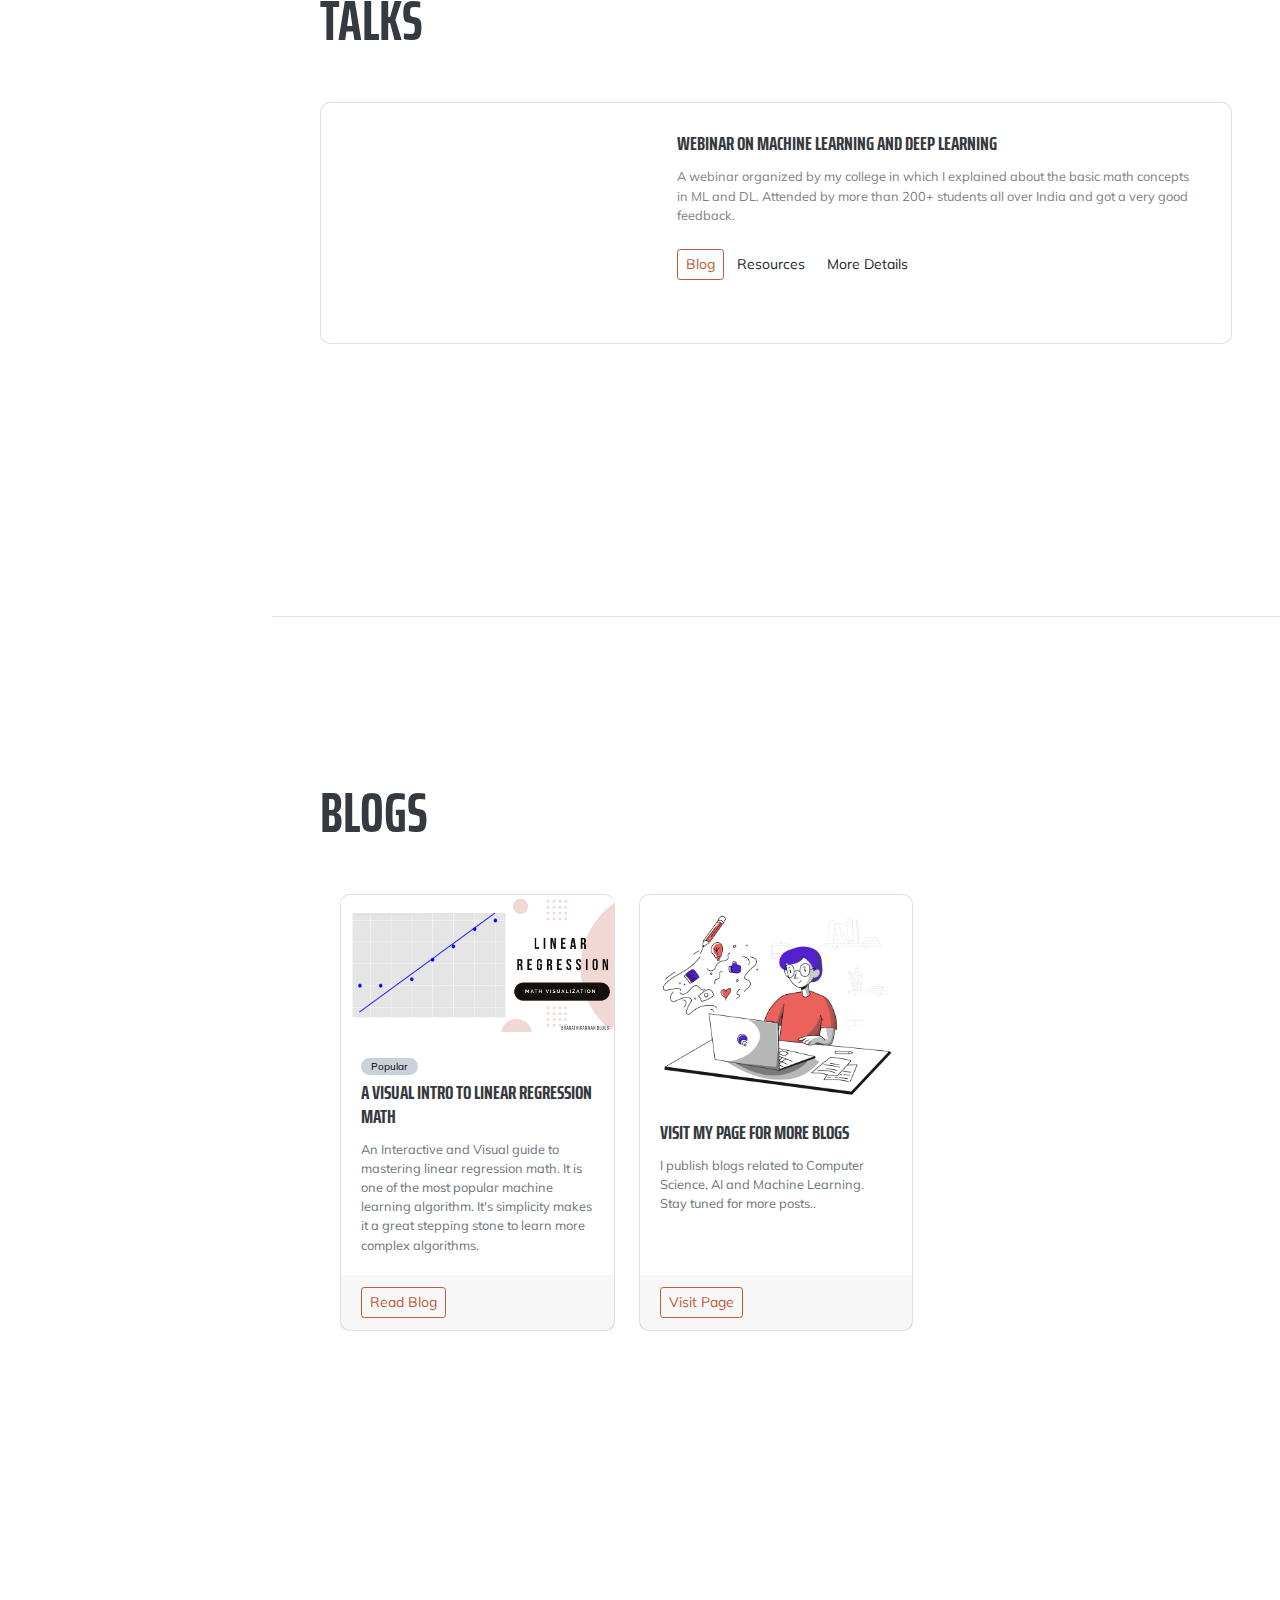
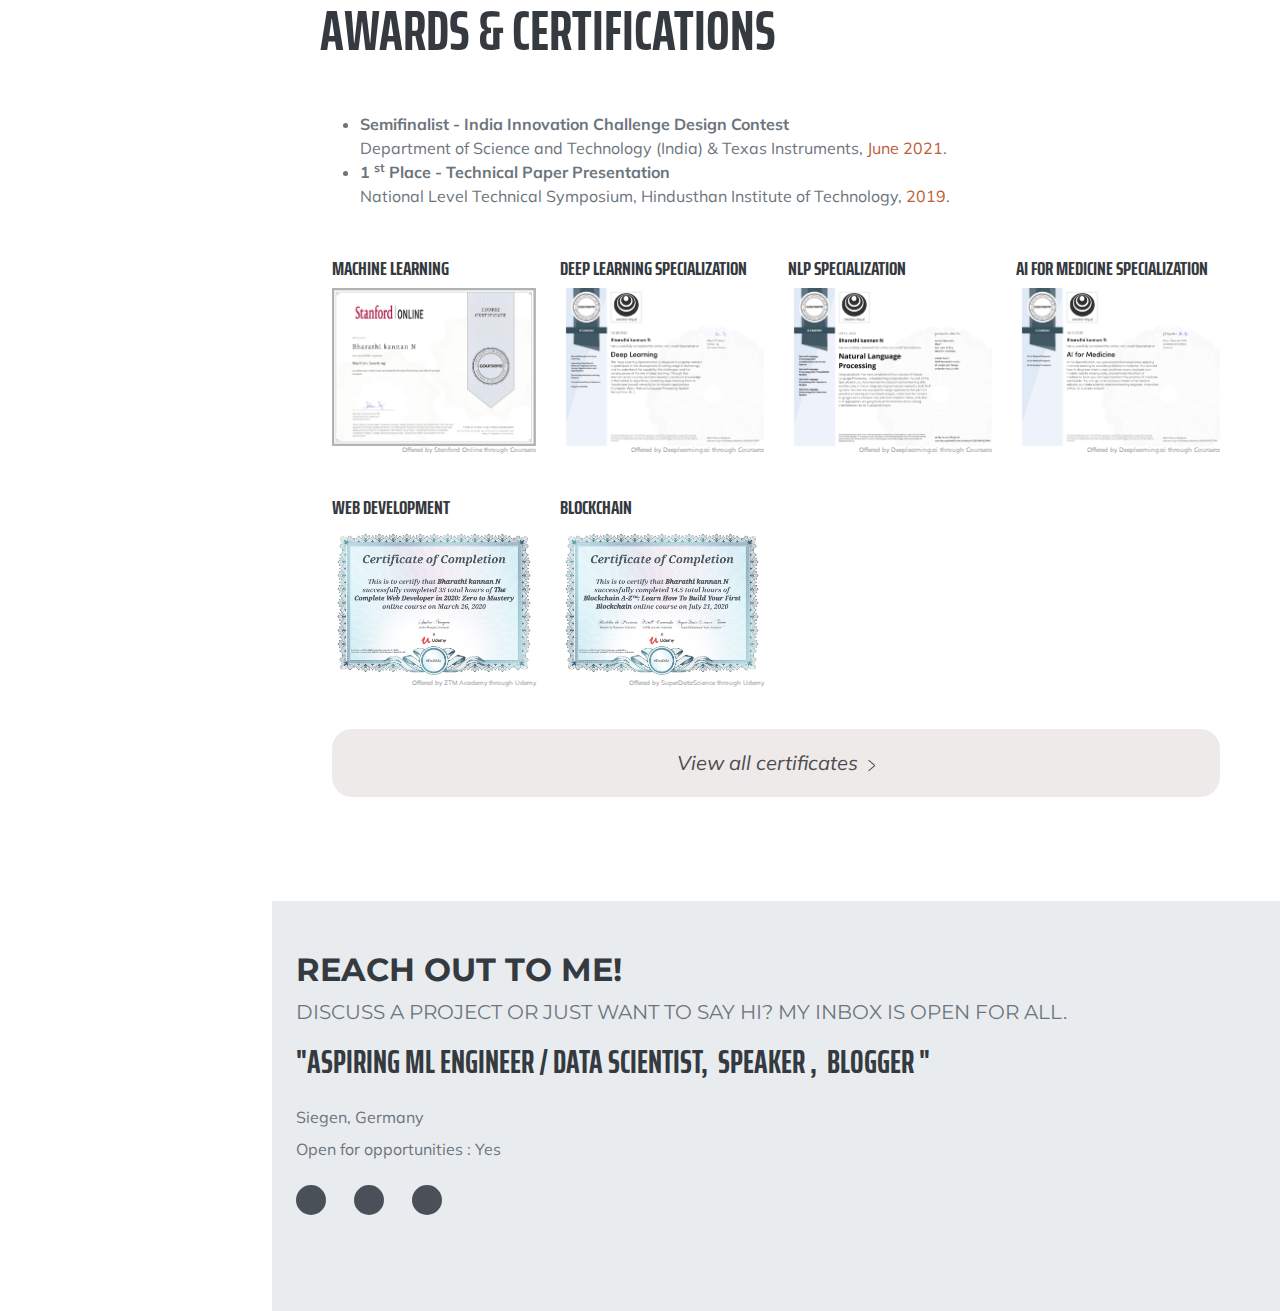
==== commit 9ef98fb7: "10" ====
--- a/index.html
+++ b/index.html
@@ -429,9 +429,9 @@
             <hr class="m-0" />
 
             <!-- Talks -->
-            <section class="resume-section" id="References">
+            <section class="resume-section" id="Talks">
                 <div class="resume-section-content">
-                    <h2 class="mb-5">References</h2>
+                    <h2 class="mb-5">Talks</h2>
 
                     <a href="https://www.udemy.com/course/product-development-and-sourcing/" target="_blank" style="text-decoration:none; color: grey;">
                     <div class="card shadowhover hover-pointer">
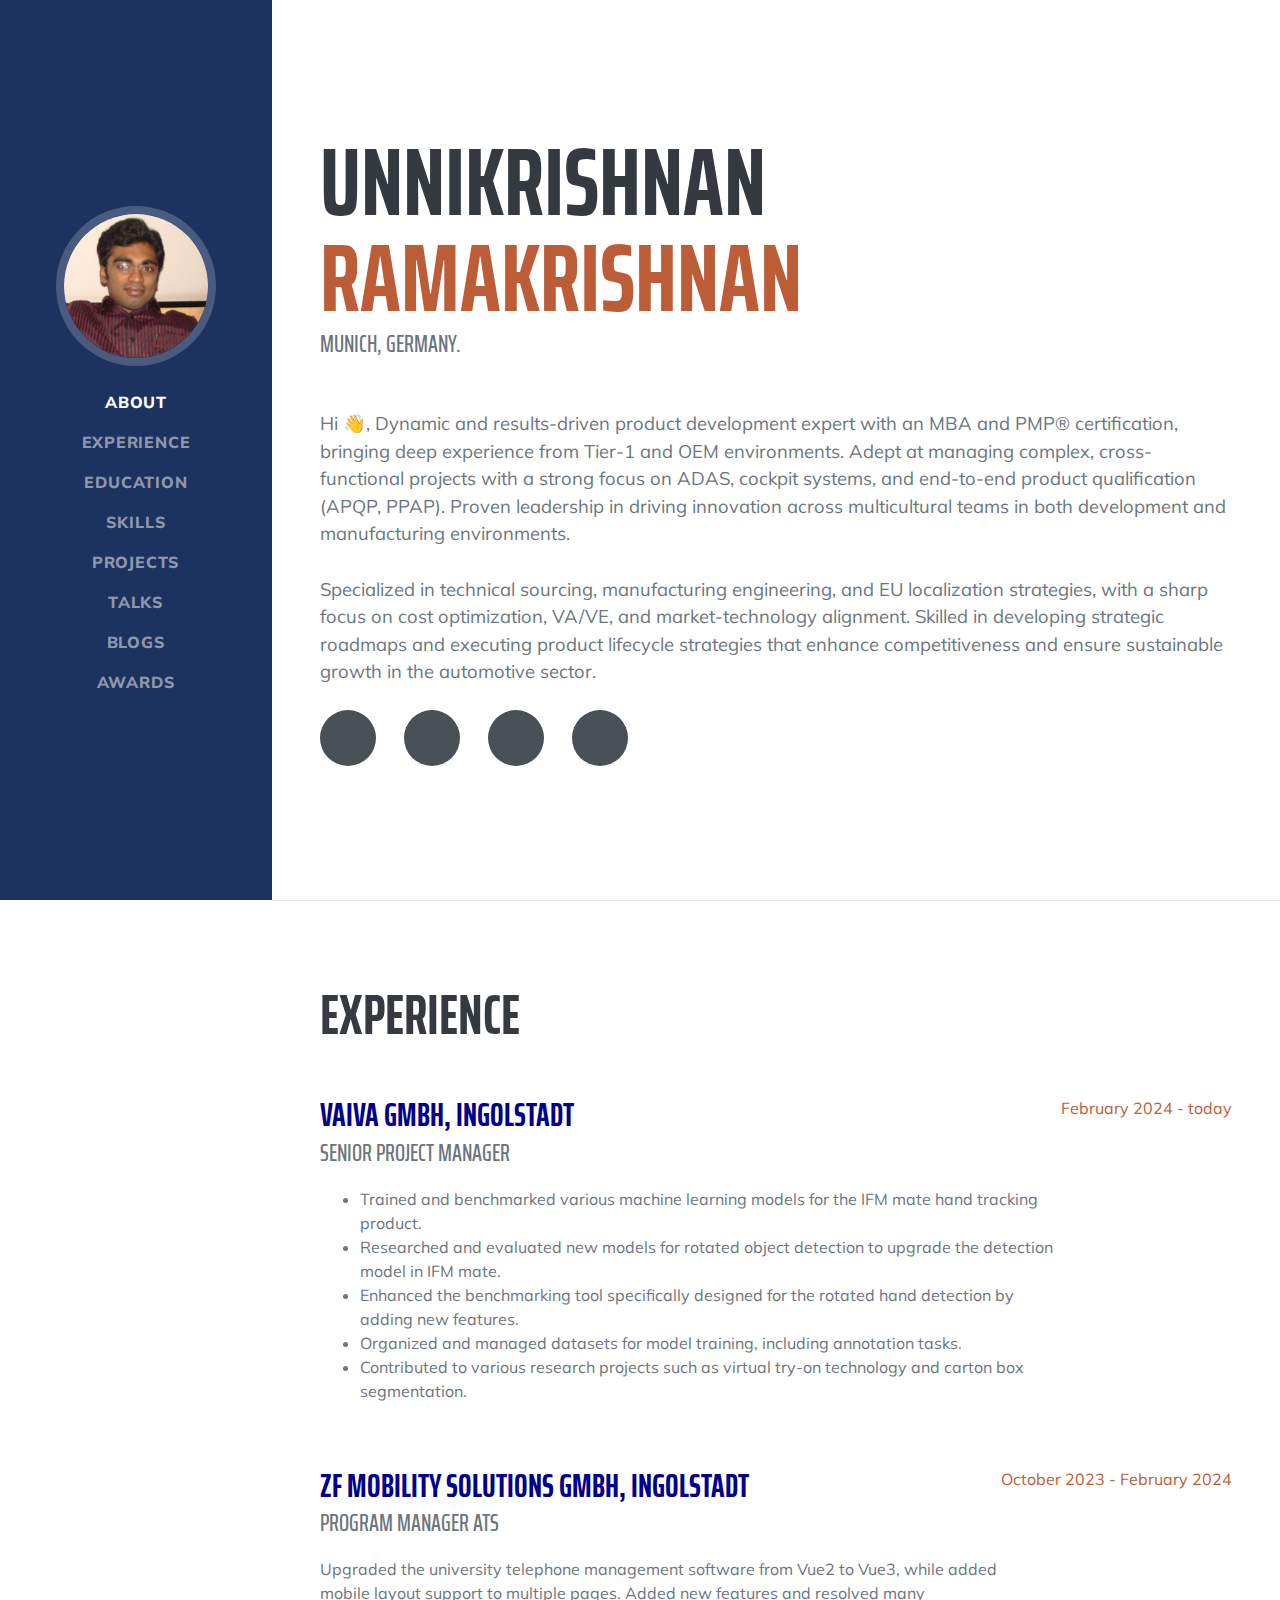
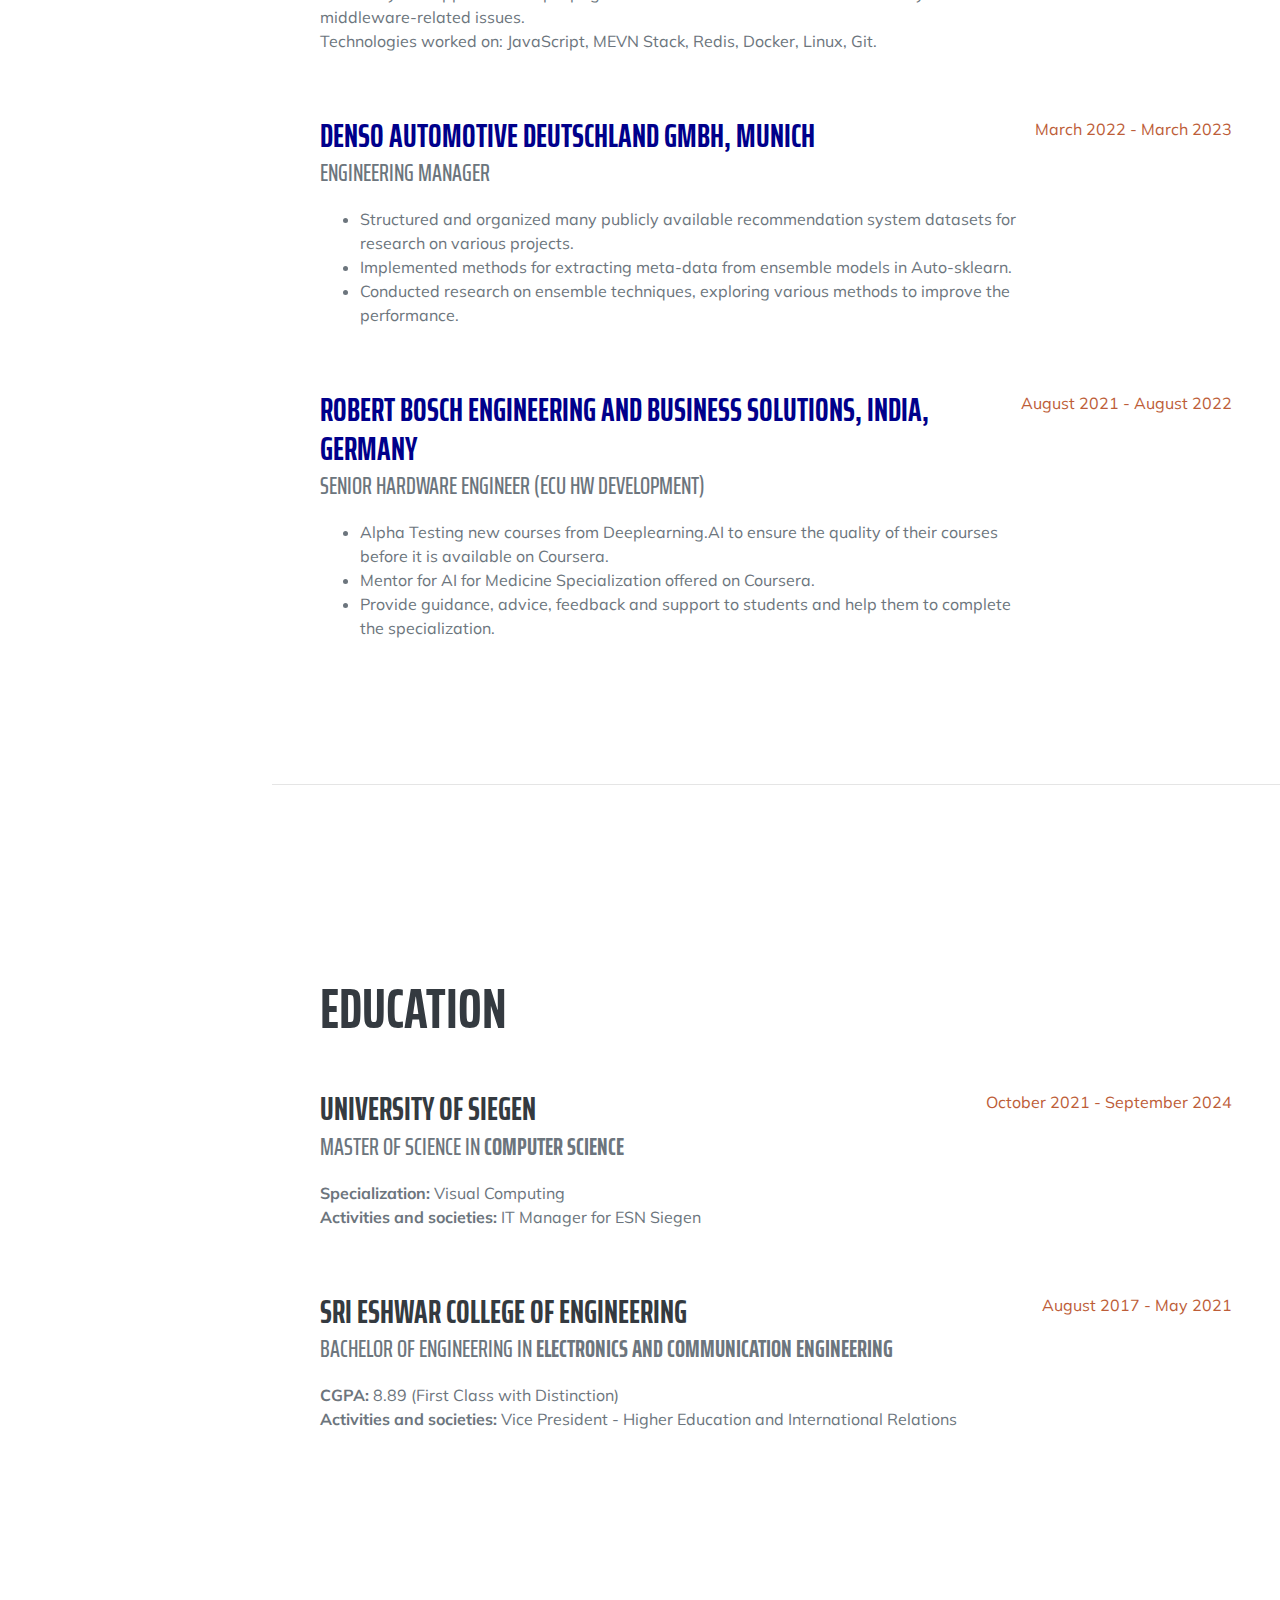
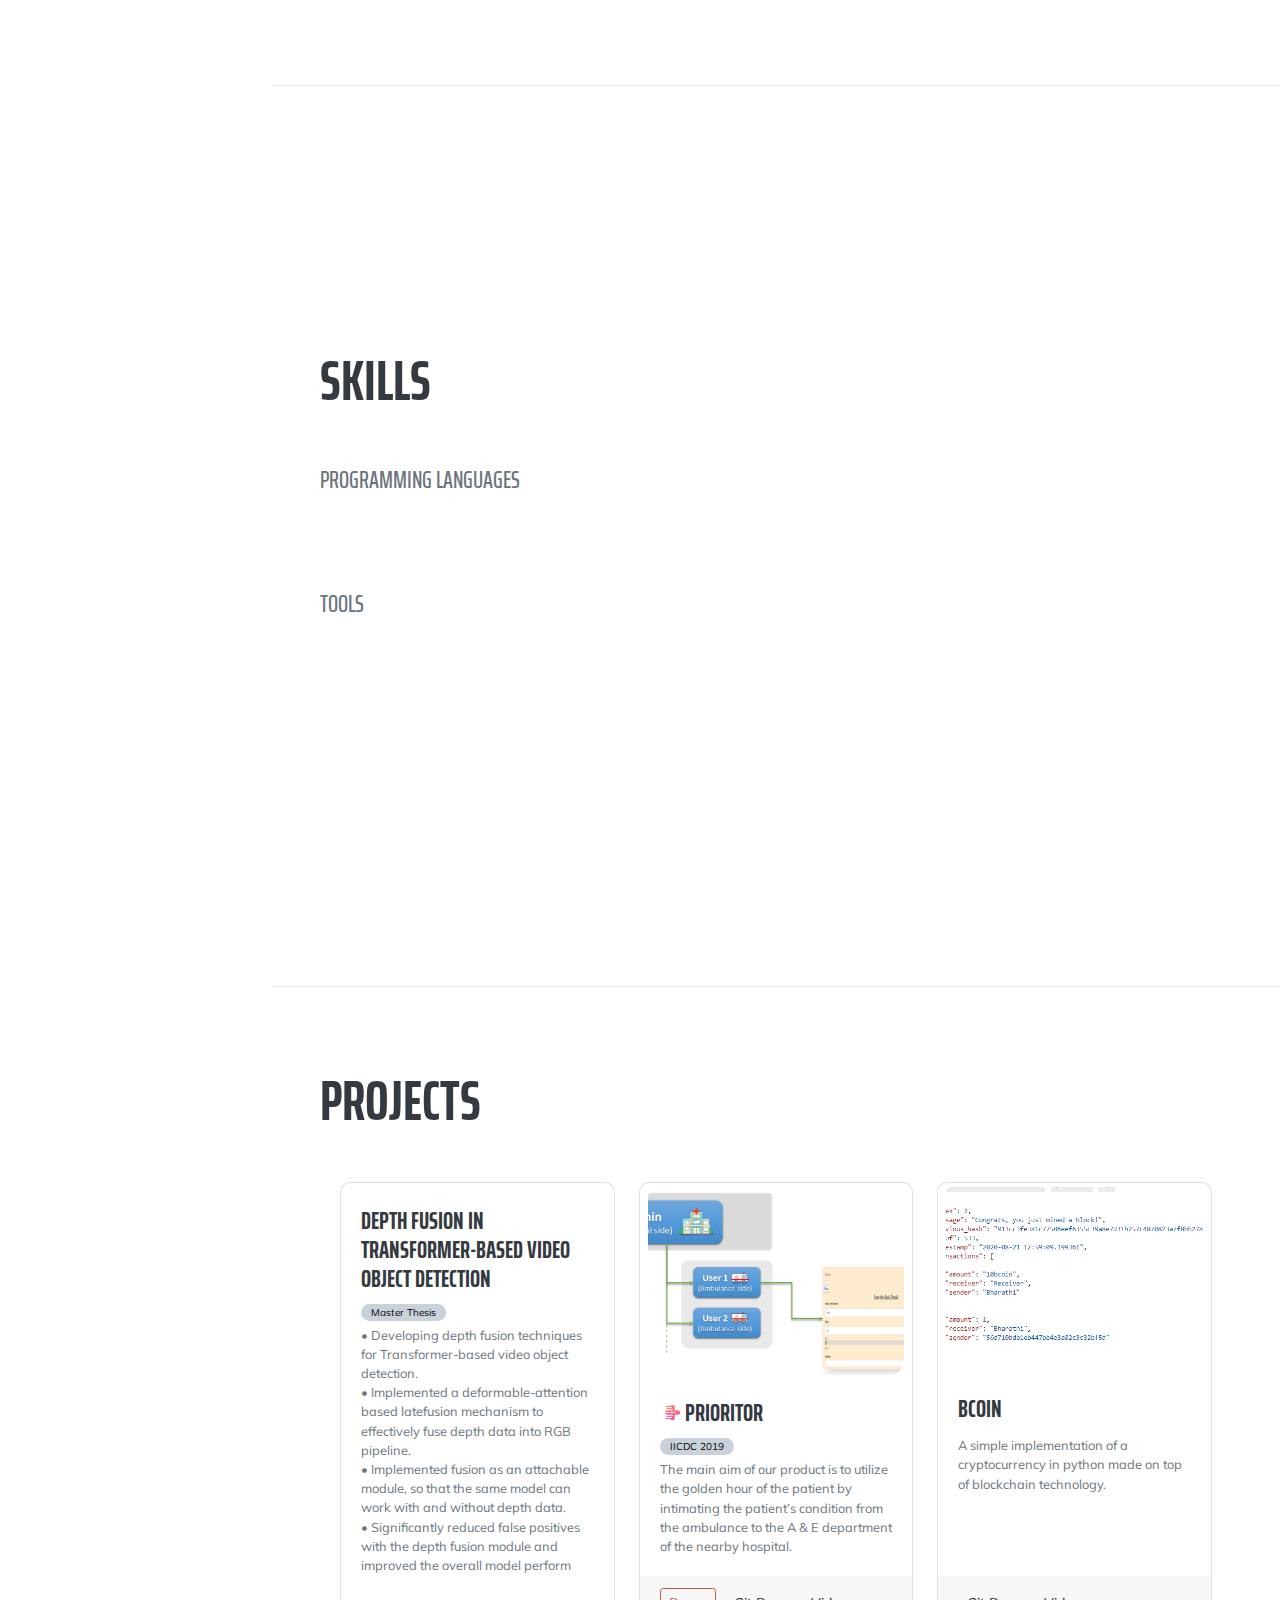
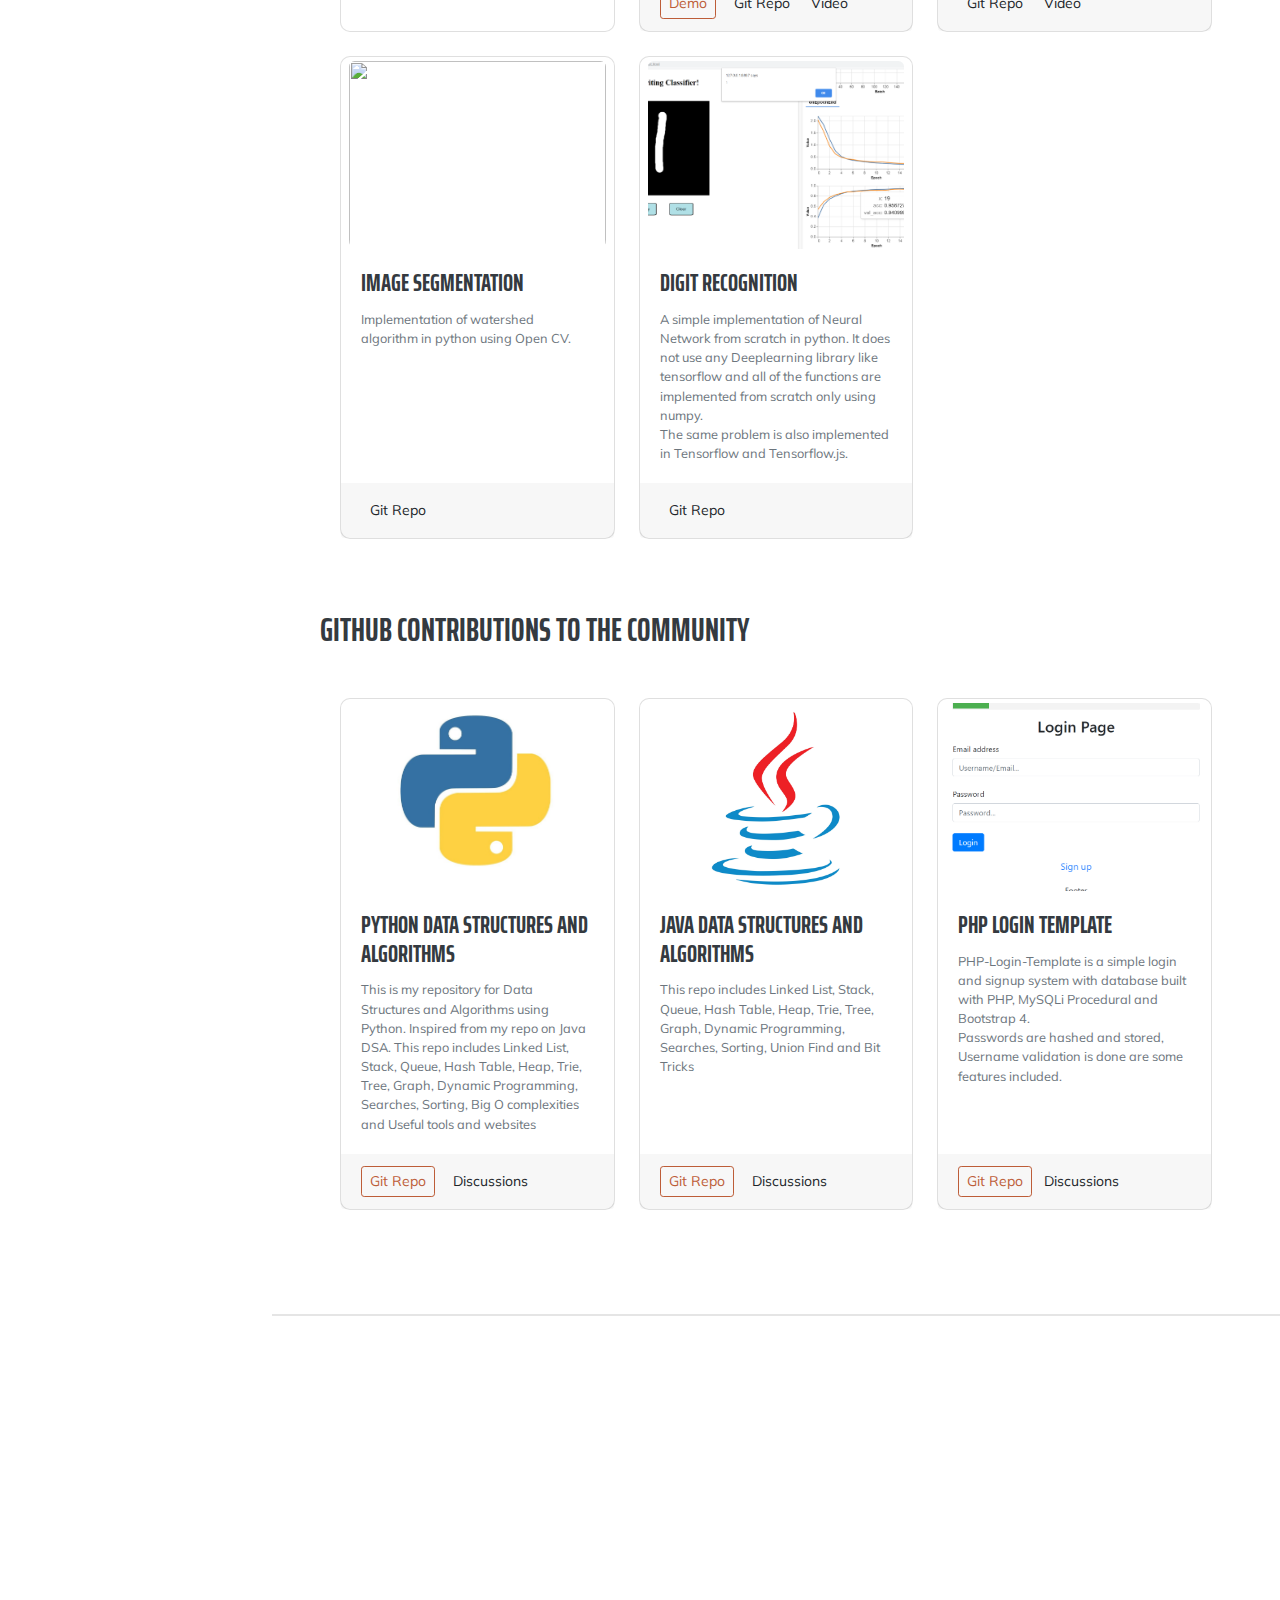
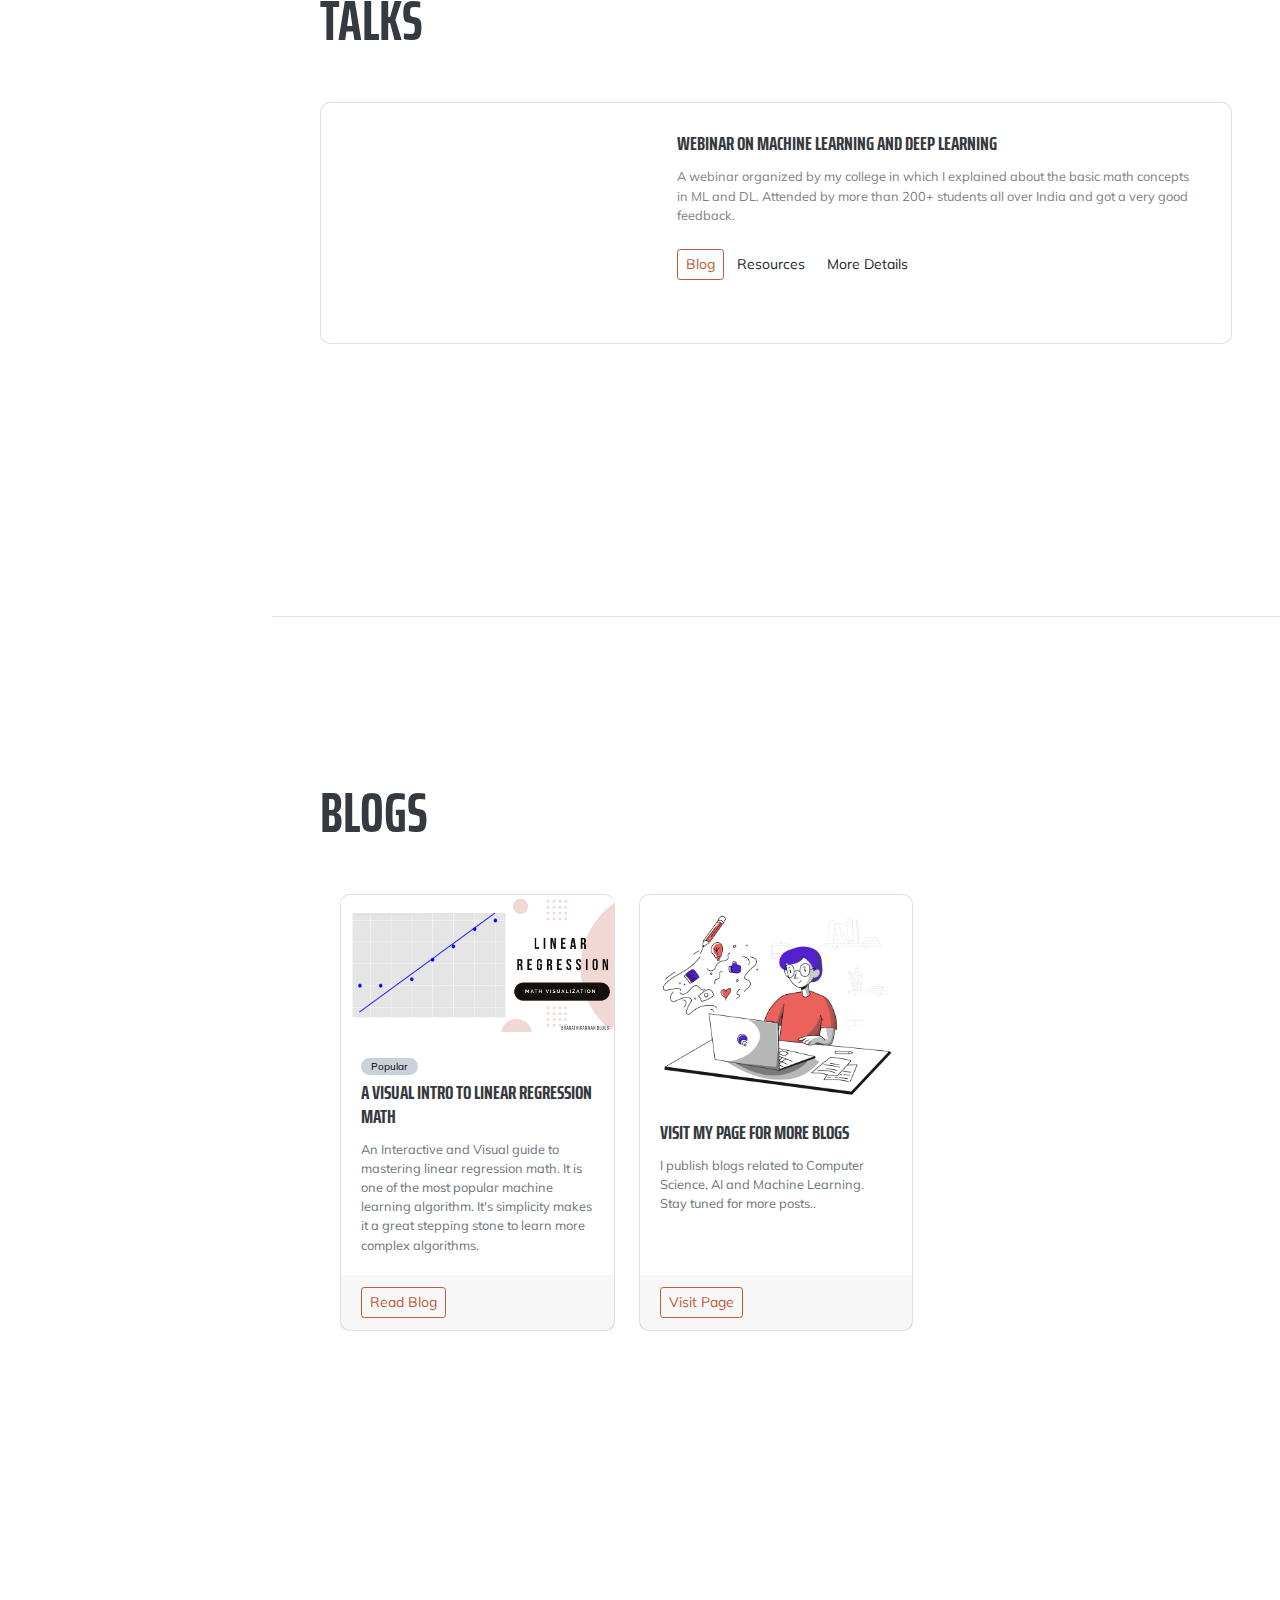
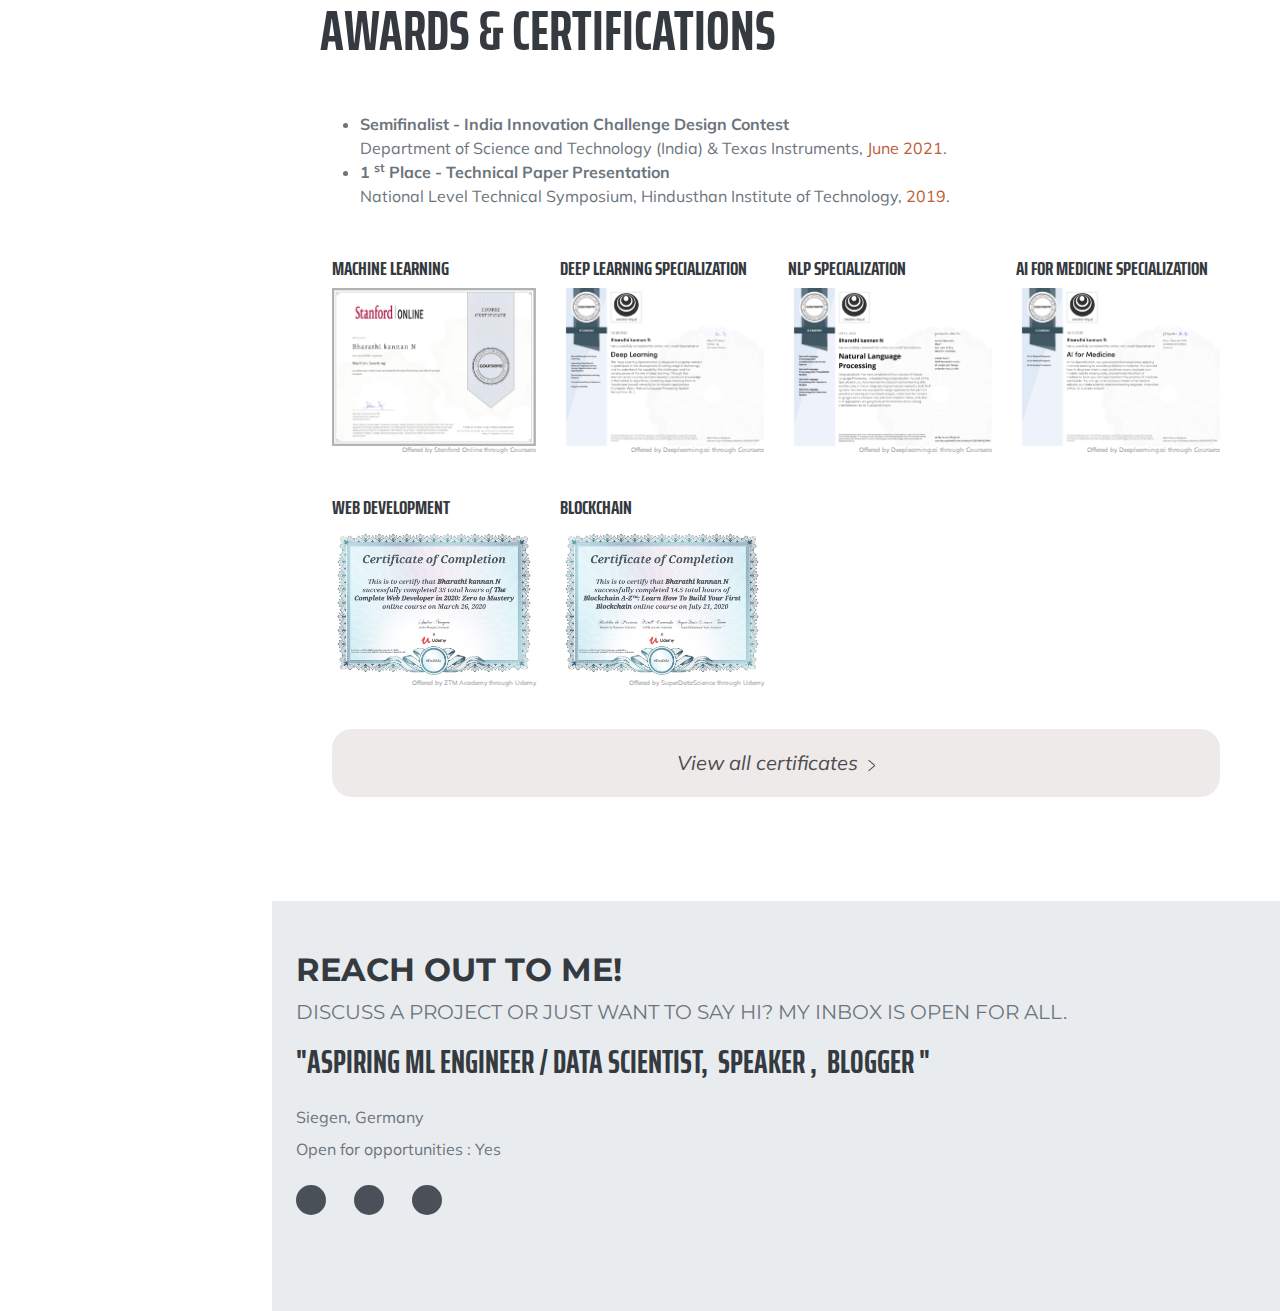
==== commit 0ef6e9e0: "14" ====
--- a/index.html
+++ b/index.html
@@ -429,11 +429,11 @@
             <hr class="m-0" />
 
             <!-- Talks -->
-            <section class="resume-section" id="Talks">
+            <section class="resume-section" id="talks">
                 <div class="resume-section-content">
                     <h2 class="mb-5">Talks</h2>
 
-                    <a href="https://www.udemy.com/course/product-development-and-sourcing/" target="_blank" style="text-decoration:none; color: grey;">
+                    <a href="https://www.youtube.com/watch?v=9wVjTK6Fv1k" target="_blank" style="text-decoration:none; color: grey;">
                     <div class="card shadowhover hover-pointer">
                         <div class="card-body">
                             <div class="container">
@@ -482,7 +482,7 @@
                                 </div>
                                 <div class="card-footer border-top-0">
                                     <small class="text-muted">
-                                        <a href="https://bharathikannann.github.io/blogs/a-visual-intro-to-linear-regression-math/" target="_blank"
+                                        <a href="blogs.html" target="_blank"
                                                 class="btn btn-outline-primary btn-sm">Read Blog</a>
                                     </small>
                                 </div>
